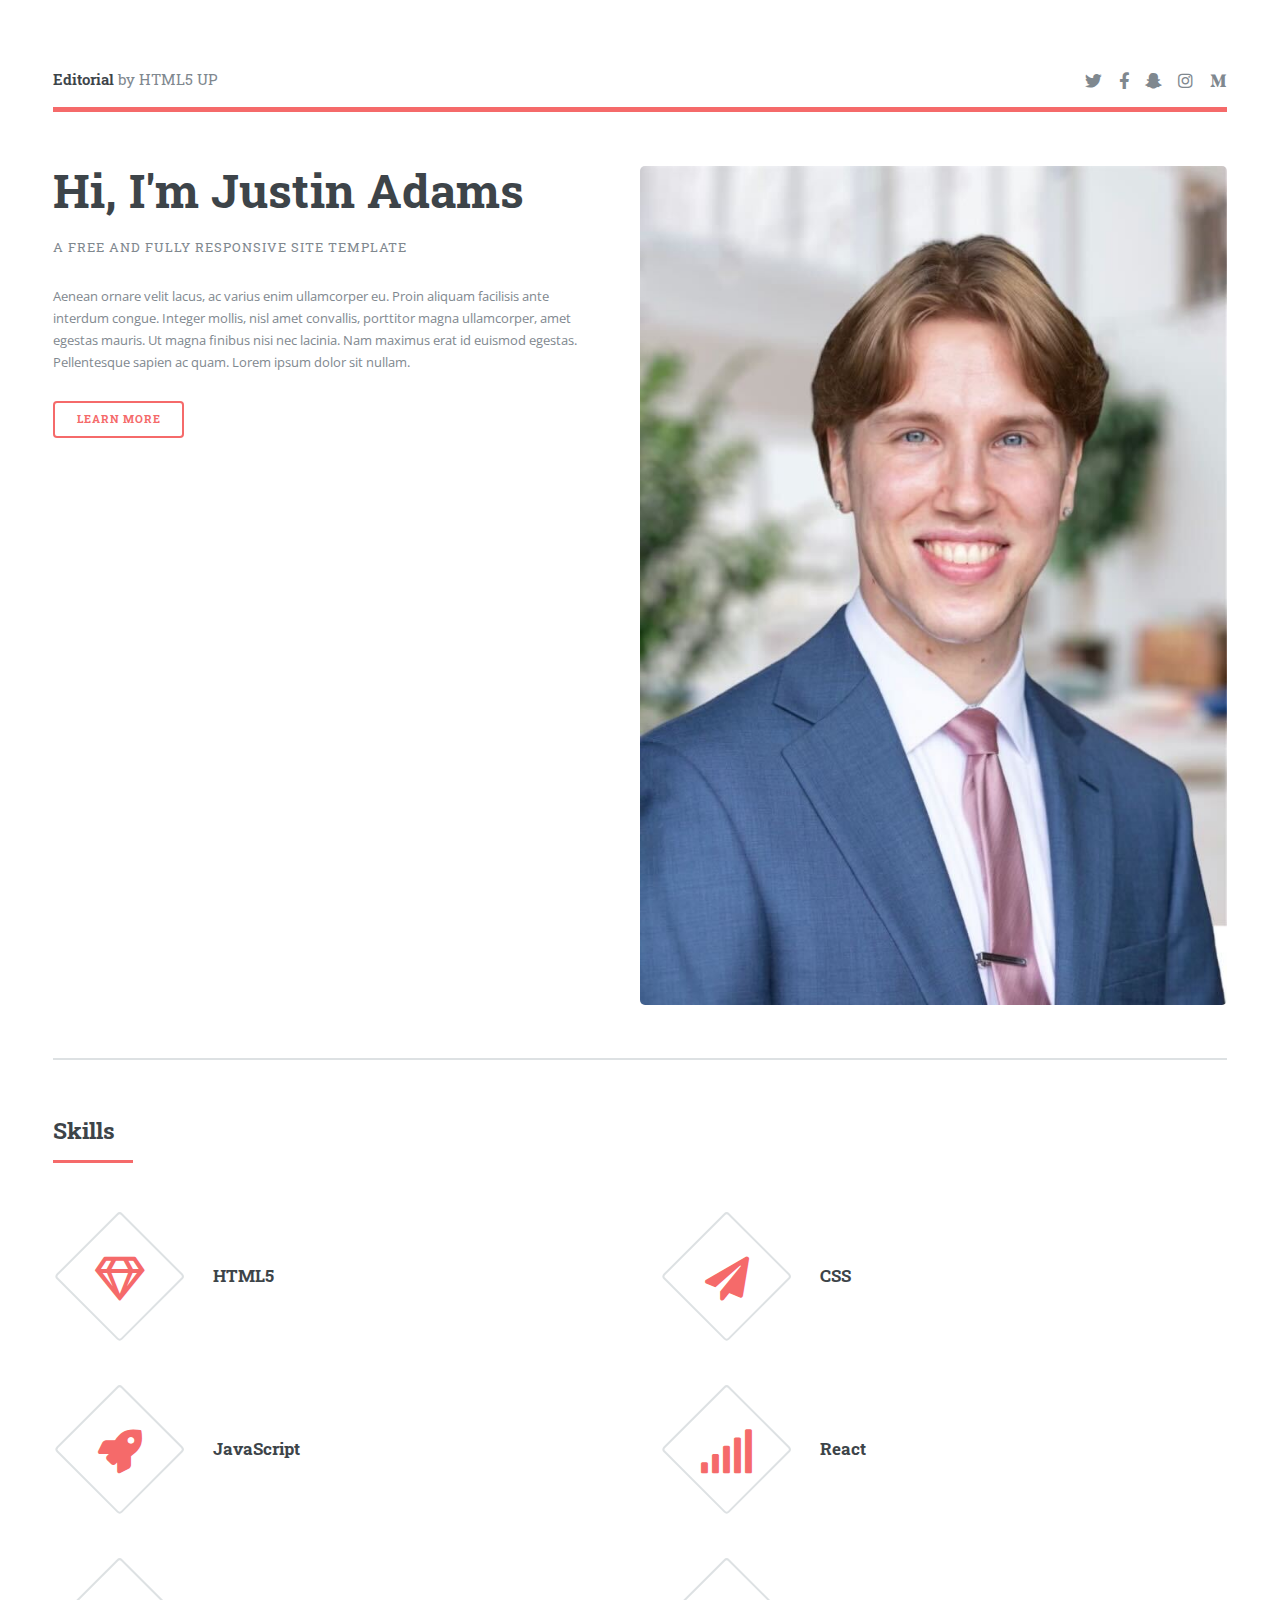
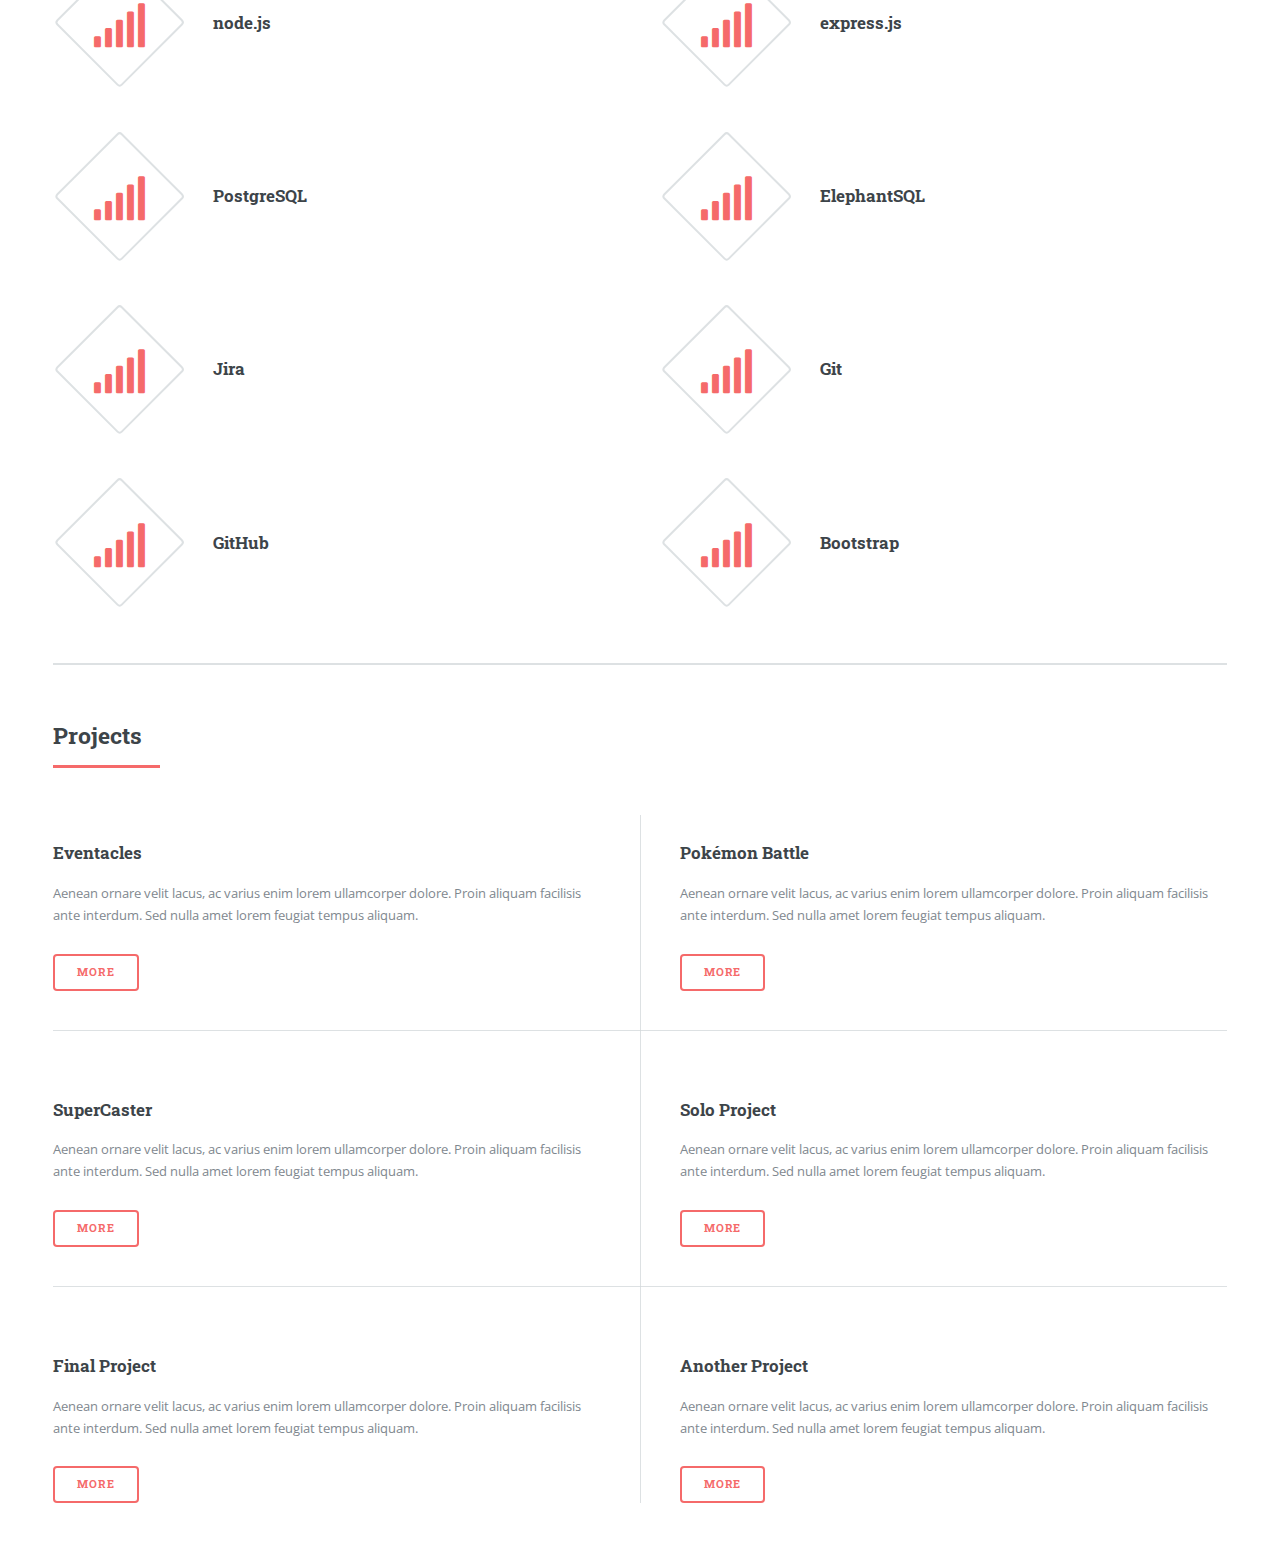
==== index.html @ b5b1ce2f "index location" ====
<!DOCTYPE HTML>
<!--
	Editorial by HTML5 UP
	html5up.net | @ajlkn
	Free for personal and commercial use under the CCA 3.0 license (html5up.net/license)
-->
<html>
	<head>
		<title>Editorial by HTML5 UP</title>
		<meta charset="utf-8" />
		<meta name="viewport" content="width=device-width, initial-scale=1, user-scalable=no" />
		<link rel="stylesheet" href="./html5up-editorial/assets/css/main.css" />
	</head>
	<body class="is-preload">

		<!-- Wrapper -->
			<div id="wrapper">

				<!-- Main -->
					<div id="main">
						<div class="inner">

							<!-- Header -->
								<header id="header">
									<a href="index.html" class="logo"><strong>Editorial</strong> by HTML5 UP</a>
									<ul class="icons">
										<li><a href="#" class="icon brands fa-twitter"><span class="label">Twitter</span></a></li>
										<li><a href="#" class="icon brands fa-facebook-f"><span class="label">Facebook</span></a></li>
										<li><a href="#" class="icon brands fa-snapchat-ghost"><span class="label">Snapchat</span></a></li>
										<li><a href="#" class="icon brands fa-instagram"><span class="label">Instagram</span></a></li>
										<li><a href="#" class="icon brands fa-medium-m"><span class="label">Medium</span></a></li>
									</ul>
								</header>

							<!-- Banner -->
								<section id="banner">
									<div class="content">
										<header>
											<h1>Hi, I'm Justin Adams<br />
											</h1>
											<p>A free and fully responsive site template</p>
										</header>
										<p>Aenean ornare velit lacus, ac varius enim ullamcorper eu. Proin aliquam facilisis ante interdum congue. Integer mollis, nisl amet convallis, porttitor magna ullamcorper, amet egestas mauris. Ut magna finibus nisi nec lacinia. Nam maximus erat id euismod egestas. Pellentesque sapien ac quam. Lorem ipsum dolor sit nullam.</p>
										<ul class="actions">
											<li><a href="#" class="button big">Learn More</a></li>
										</ul>
									</div>
									<span class="image object">
										<img class="profilePhoto" src="./html5up-editorial/images/profilePhoto.jpeg" alt="" />
									</span>
								</section>

							<!-- Section -->
								<section>
									<header class="major">
										<h2>Skills</h2>
									</header>
									<div class="features">
										<article>
											<span class="icon fa-gem"></span>
											<div class="content">
												<h3>HTML5</h3>
											</div>
										</article>
										<article>
											<span class="icon solid fa-paper-plane"></span>
											<div class="content">
												<h3>CSS</h3>
											</div>
										</article>
										<article>
											<span class="icon solid fa-rocket"></span>
											<div class="content">
												<h3>JavaScript</h3>
											</div>
										</article>
										<article>
											<span class="icon solid fa-signal"></span>
											<div class="content">
												<h3>React</h3>
											</div>
										</article>
										<article>
											<span class="icon solid fa-signal"></span>
											<div class="content">
												<h3>node.js</h3>
											</div>
										</article>
										<article>
											<span class="icon solid fa-signal"></span>
											<div class="content">
												<h3>express.js</h3>
											</div>
										</article>
										<article>
											<span class="icon solid fa-signal"></span>
											<div class="content">
												<h3>PostgreSQL</h3>
											</div>
										</article>
										<article>
											<span class="icon solid fa-signal"></span>
											<div class="content">
												<h3>ElephantSQL</h3>
											</div>
										</article>
										<article>
											<span class="icon solid fa-signal"></span>
											<div class="content">
												<h3>Jira</h3>
											</div>
										</article>
										<article>
											<span class="icon solid fa-signal"></span>
											<div class="content">
												<h3>Git</h3>
											</div>
										</article>
										<article>
											<span class="icon solid fa-signal"></span>
											<div class="content">
												<h3>GitHub</h3>
											</div>
										</article>
										<article>
											<span class="icon solid fa-signal"></span>
											<div class="content">
												<h3>Bootstrap</h3>
											</div>
										</article>
									</div>
								</section>

							<!-- Section -->
								<section>
									<header class="major">
										<h2>Projects</h2>
									</header>
									<div class="posts">
										<article>
											<a href="#" class="image"><img src="./images/eventacles.jpeg" alt="" /></a>
											<h3>Eventacles</h3>
											<p>Aenean ornare velit lacus, ac varius enim lorem ullamcorper dolore. Proin aliquam facilisis ante interdum. Sed nulla amet lorem feugiat tempus aliquam.</p>
											<ul class="actions">
												<li><a href="#" class="button">More</a></li>
											</ul>
										</article>
										<article>
											<a href="#" class="image"><img src="./images/pokemon.jpeg" alt="" /></a>
											<h3>Pokémon Battle</h3>
											<p>Aenean ornare velit lacus, ac varius enim lorem ullamcorper dolore. Proin aliquam facilisis ante interdum. Sed nulla amet lorem feugiat tempus aliquam.</p>
											<ul class="actions">
												<li><a href="#" class="button">More</a></li>
											</ul>
										</article>
										<article>
											<a href="#" class="image"><img src="./images/supercaster.jpeg" alt="" /></a>
											<h3>SuperCaster</h3>
											<p>Aenean ornare velit lacus, ac varius enim lorem ullamcorper dolore. Proin aliquam facilisis ante interdum. Sed nulla amet lorem feugiat tempus aliquam.</p>
											<ul class="actions">
												<li><a href="#" class="button">More</a></li>
											</ul>
										</article>
										<article>
											<a href="#" class="image"><img src="images/pic04.jpg" alt="" /></a>
											<h3>Solo Project</h3>
											<p>Aenean ornare velit lacus, ac varius enim lorem ullamcorper dolore. Proin aliquam facilisis ante interdum. Sed nulla amet lorem feugiat tempus aliquam.</p>
											<ul class="actions">
												<li><a href="#" class="button">More</a></li>
											</ul>
										</article>
										<article>
											<a href="#" class="image"><img src="images/pic05.jpg" alt="" /></a>
											<h3>Final Project</h3>
											<p>Aenean ornare velit lacus, ac varius enim lorem ullamcorper dolore. Proin aliquam facilisis ante interdum. Sed nulla amet lorem feugiat tempus aliquam.</p>
											<ul class="actions">
												<li><a href="#" class="button">More</a></li>
											</ul>
										</article>
										<article>
											<a href="#" class="image"><img src="images/pic06.jpg" alt="" /></a>
											<h3>Another Project</h3>
											<p>Aenean ornare velit lacus, ac varius enim lorem ullamcorper dolore. Proin aliquam facilisis ante interdum. Sed nulla amet lorem feugiat tempus aliquam.</p>
											<ul class="actions">
												<li><a href="#" class="button">More</a></li>
											</ul>
										</article>
									</div>
								</section>

						</div>
					</div>

				<!-- Sidebar -->
					<div id="sidebar">
						<div class="inner">

							<!-- Search -->
								<section id="search" class="alt">
									<form method="post" action="#">
										<input type="text" name="query" id="query" placeholder="Search" />
									</form>
								</section>

							<!-- Menu -->
								<nav id="menu">
									<header class="major">
										<h2>Menu</h2>
									</header>
									<ul>
										<li><a href="index.html">Homepage</a></li>
										<li><a href="generic.html">Generic</a></li>
										<li><a href="elements.html">Elements</a></li>
										<li>
											<span class="opener">Submenu</span>
											<ul>
												<li><a href="#">Lorem Dolor</a></li>
												<li><a href="#">Ipsum Adipiscing</a></li>
												<li><a href="#">Tempus Magna</a></li>
												<li><a href="#">Feugiat Veroeros</a></li>
											</ul>
										</li>
										<li><a href="#">Etiam Dolore</a></li>
										<li><a href="#">Adipiscing</a></li>
										<li>
											<span class="opener">Another Submenu</span>
											<ul>
												<li><a href="#">Lorem Dolor</a></li>
												<li><a href="#">Ipsum Adipiscing</a></li>
												<li><a href="#">Tempus Magna</a></li>
												<li><a href="#">Feugiat Veroeros</a></li>
											</ul>
										</li>
										<li><a href="#">Maximus Erat</a></li>
										<li><a href="#">Sapien Mauris</a></li>
										<li><a href="#">Amet Lacinia</a></li>
									</ul>
								</nav>

							<!-- Section -->
								<section>
									<header class="major">
										<h2>Ante interdum</h2>
									</header>
									<div class="mini-posts">
										<article>
											<a href="#" class="image"><img src="images/pic07.jpg" alt="" /></a>
											<p>Aenean ornare velit lacus, ac varius enim lorem ullamcorper dolore aliquam.</p>
										</article>
										<article>
											<a href="#" class="image"><img src="images/pic08.jpg" alt="" /></a>
											<p>Aenean ornare velit lacus, ac varius enim lorem ullamcorper dolore aliquam.</p>
										</article>
										<article>
											<a href="#" class="image"><img src="images/pic09.jpg" alt="" /></a>
											<p>Aenean ornare velit lacus, ac varius enim lorem ullamcorper dolore aliquam.</p>
										</article>
									</div>
									<ul class="actions">
										<li><a href="#" class="button">More</a></li>
									</ul>
								</section>

							<!-- Section -->
								<section>
									<header class="major">
										<h2>Get in touch</h2>
									</header>
									<p>Sed varius enim lorem ullamcorper dolore aliquam aenean ornare velit lacus, ac varius enim lorem ullamcorper dolore. Proin sed aliquam facilisis ante interdum. Sed nulla amet lorem feugiat tempus aliquam.</p>
									<ul class="contact">
										<li class="icon solid fa-envelope"><a href="#">information@untitled.tld</a></li>
										<li class="icon solid fa-phone">(000) 000-0000</li>
										<li class="icon solid fa-home">1234 Somewhere Road #8254<br />
										Nashville, TN 00000-0000</li>
									</ul>
								</section>

							<!-- Footer -->
								<footer id="footer">
									<p class="copyright">&copy; Untitled. All rights reserved. Demo Images: <a href="https://unsplash.com">Unsplash</a>. Design: <a href="https://html5up.net">HTML5 UP</a>.</p>
								</footer>

						</div>
					</div>

			</div>

		<!-- Scripts -->
			<script src="assets/js/jquery.min.js"></script>
			<script src="assets/js/browser.min.js"></script>
			<script src="assets/js/breakpoints.min.js"></script>
			<script src="assets/js/util.js"></script>
			<script src="assets/js/main.js"></script>

	</body>
</html>
---- html5up-editorial/assets/css/main.css ----
@import url(fontawesome-all.min.css);
@import url("https://fonts.googleapis.com/css?family=Open+Sans:400,600,400italic,600italic|Roboto+Slab:400,700");
/*
	Editorial by HTML5 UP
	html5up.net | @ajlkn
	Free for personal and commercial use under the CCA 3.0 license (html5up.net/license)
*/
html, body, div, span, applet, object,
iframe, h1, h2, h3, h4, h5, h6, p, blockquote,
pre, a, abbr, acronym, address, big, cite,
code, del, dfn, em, img, ins, kbd, q, s, samp,
small, strike, strong, sub, sup, tt, var, b,
u, i, center, dl, dt, dd, ol, ul, li, fieldset,
form, label, legend, table, caption, tbody,
tfoot, thead, tr, th, td, article, aside,
canvas, details, embed, figure, figcaption,
footer, header, hgroup, menu, nav, output, ruby,
section, summary, time, mark, audio, video {
  margin: 0;
  padding: 0;
  border: 0;
  font-size: 100%;
  font: inherit;
  vertical-align: baseline; }
  

article, aside, details, figcaption, figure,
footer, header, hgroup, menu, nav, section {
  display: block; }

body {
  line-height: 1; }

ol, ul {
  list-style: none; }

blockquote, q {
  quotes: none; }
  blockquote:before, blockquote:after, q:before, q:after {
    content: '';
    content: none; }

table {
  border-collapse: collapse;
  border-spacing: 0; }

body {
  -webkit-text-size-adjust: none; }

mark {
  background-color: transparent;
  color: inherit; }

input::-moz-focus-inner {
  border: 0;
  padding: 0; }

input, select, textarea {
  -moz-appearance: none;
  -webkit-appearance: none;
  -ms-appearance: none;
  appearance: none; }

/* Basic */
@-ms-viewport {
  width: device-width; }

body {
  -ms-overflow-style: scrollbar; }

@media screen and (max-width: 480px) {
  html, body {
    min-width: 320px; } }

html {
  box-sizing: border-box; }

*, *:before, *:after {
  box-sizing: inherit; }


body {
  background: #ffffff; }
  body.is-preload *, body.is-preload *:before, body.is-preload *:after, body.is-resizing *, body.is-resizing *:before, body.is-resizing *:after {
    -moz-animation: none !important;
    -webkit-animation: none !important;
    -ms-animation: none !important;
    animation: none !important;
    -moz-transition: none !important;
    -webkit-transition: none !important;
    -ms-transition: none !important;
    transition: none !important; }

/* Type */
body, input, select, textarea {
  color: #7f888f;
  font-family: "Open Sans", sans-serif;
  font-size: 13pt;
  font-weight: 400;
  line-height: 1.65; }
  @media screen and (max-width: 1680px) {
    body, input, select, textarea {
      font-size: 11pt; } }
  @media screen and (max-width: 1280px) {
    body, input, select, textarea {
      font-size: 10pt; } }
  @media screen and (max-width: 360px) {
    body, input, select, textarea {
      font-size: 9pt; } }

a {
  -moz-transition: color 0.2s ease-in-out, border-bottom-color 0.2s ease-in-out;
  -webkit-transition: color 0.2s ease-in-out, border-bottom-color 0.2s ease-in-out;
  -ms-transition: color 0.2s ease-in-out, border-bottom-color 0.2s ease-in-out;
  transition: color 0.2s ease-in-out, border-bottom-color 0.2s ease-in-out;
  border-bottom: dotted 1px;
  color: #f56a6a;
  text-decoration: none; }
  a:hover {
    border-bottom-color: #f56a6a;
    color: #f56a6a !important; }
    a:hover strong {
      color: inherit; }

strong, b {
  color: #3d4449;
  font-weight: 600; }

em, i {
  font-style: italic; }

p {
  margin: 0 0 2em 0; }

h1, h2, h3, h4, h5, h6 {
  color: #3d4449;
  font-family: "Roboto Slab", serif;
  font-weight: 700;
  line-height: 1.5;
  margin: 0 0 1em 0; }
  h1 a, h2 a, h3 a, h4 a, h5 a, h6 a {
    color: inherit;
    text-decoration: none;
    border-bottom: 0; }

h1 {
  font-size: 4em;
  margin: 0 0 0.5em 0;
  line-height: 1.3; }

h2 {
  font-size: 1.75em; }

h3 {
  font-size: 1.25em; }

h4 {
  font-size: 1.1em; }

h5 {
  font-size: 0.9em; }

h6 {
  font-size: 0.7em; }

@media screen and (max-width: 1680px) {
  h1 {
    font-size: 3.5em; } }

@media screen and (max-width: 980px) {
  h1 {
    font-size: 3.25em; } }

@media screen and (max-width: 736px) {
  h1 {
    font-size: 2em;
    line-height: 1.4; }
  h2 {
    font-size: 1.5em; } }

sub {
  font-size: 0.8em;
  position: relative;
  top: 0.5em; }

sup {
  font-size: 0.8em;
  position: relative;
  top: -0.5em; }

blockquote {
  border-left: solid 3px rgba(210, 215, 217, 0.75);
  font-style: italic;
  margin: 0 0 2em 0;
  padding: 0.5em 0 0.5em 2em; }

code {
  background: rgba(230, 235, 237, 0.25);
  border-radius: 0.375em;
  border: solid 1px rgba(210, 215, 217, 0.75);
  font-family: "Courier New", monospace;
  font-size: 0.9em;
  margin: 0 0.25em;
  padding: 0.25em 0.65em; }

pre {
  -webkit-overflow-scrolling: touch;
  font-family: "Courier New", monospace;
  font-size: 0.9em;
  margin: 0 0 2em 0; }
  pre code {
    display: block;
    line-height: 1.75;
    padding: 1em 1.5em;
    overflow-x: auto; }

hr {
  border: 0;
  border-bottom: solid 1px rgba(210, 215, 217, 0.75);
  margin: 2em 0; }
  hr.major {
    margin: 3em 0; }

.align-left {
  text-align: left; }

.align-center {
  text-align: center; }

.align-right {
  text-align: right; }

/* Row */
.row {
  display: flex;
  flex-wrap: wrap;
  box-sizing: border-box;
  align-items: stretch; }
  .row > * {
    box-sizing: border-box; }
  .row.gtr-uniform > * > :last-child {
    margin-bottom: 0; }
  .row.aln-left {
    justify-content: flex-start; }
  .row.aln-center {
    justify-content: center; }
  .row.aln-right {
    justify-content: flex-end; }
  .row.aln-top {
    align-items: flex-start; }
  .row.aln-middle {
    align-items: center; }
  .row.aln-bottom {
    align-items: flex-end; }
  .row > .imp {
    order: -1; }
  .row > .col-1 {
    width: 8.33333%; }
  .row > .off-1 {
    margin-left: 8.33333%; }
  .row > .col-2 {
    width: 16.66667%; }
  .row > .off-2 {
    margin-left: 16.66667%; }
  .row > .col-3 {
    width: 25%; }
  .row > .off-3 {
    margin-left: 25%; }
  .row > .col-4 {
    width: 33.33333%; }
  .row > .off-4 {
    margin-left: 33.33333%; }
  .row > .col-5 {
    width: 41.66667%; }
  .row > .off-5 {
    margin-left: 41.66667%; }
  .row > .col-6 {
    width: 50%; }
  .row > .off-6 {
    margin-left: 50%; }
  .row > .col-7 {
    width: 58.33333%; }
  .row > .off-7 {
    margin-left: 58.33333%; }
  .row > .col-8 {
    width: 66.66667%; }
  .row > .off-8 {
    margin-left: 66.66667%; }
  .row > .col-9 {
    width: 75%; }
  .row > .off-9 {
    margin-left: 75%; }
  .row > .col-10 {
    width: 83.33333%; }
  .row > .off-10 {
    margin-left: 83.33333%; }
  .row > .col-11 {
    width: 91.66667%; }
  .row > .off-11 {
    margin-left: 91.66667%; }
  .row > .col-12 {
    width: 100%; }
  .row > .off-12 {
    margin-left: 100%; }
  .row.gtr-0 {
    margin-top: 0;
    margin-left: 0em; }
    .row.gtr-0 > * {
      padding: 0 0 0 0em; }
    .row.gtr-0.gtr-uniform {
      margin-top: 0em; }
      .row.gtr-0.gtr-uniform > * {
        padding-top: 0em; }
  .row.gtr-25 {
    margin-top: 0;
    margin-left: -0.375em; }
    .row.gtr-25 > * {
      padding: 0 0 0 0.375em; }
    .row.gtr-25.gtr-uniform {
      margin-top: -0.375em; }
      .row.gtr-25.gtr-uniform > * {
        padding-top: 0.375em; }
  .row.gtr-50 {
    margin-top: 0;
    margin-left: -0.75em; }
    .row.gtr-50 > * {
      padding: 0 0 0 0.75em; }
    .row.gtr-50.gtr-uniform {
      margin-top: -0.75em; }
      .row.gtr-50.gtr-uniform > * {
        padding-top: 0.75em; }
  .row {
    margin-top: 0;
    margin-left: -1.5em; }
    .row > * {
      padding: 0 0 0 1.5em; }
    .row.gtr-uniform {
      margin-top: -1.5em; }
      .row.gtr-uniform > * {
        padding-top: 1.5em; }
  .row.gtr-150 {
    margin-top: 0;
    margin-left: -2.25em; }
    .row.gtr-150 > * {
      padding: 0 0 0 2.25em; }
    .row.gtr-150.gtr-uniform {
      margin-top: -2.25em; }
      .row.gtr-150.gtr-uniform > * {
        padding-top: 2.25em; }
  .row.gtr-200 {
    margin-top: 0;
    margin-left: -3em; }
    .row.gtr-200 > * {
      padding: 0 0 0 3em; }
    .row.gtr-200.gtr-uniform {
      margin-top: -3em; }
      .row.gtr-200.gtr-uniform > * {
        padding-top: 3em; }
  @media screen and (max-width: 1680px) {
    .row {
      display: flex;
      flex-wrap: wrap;
      box-sizing: border-box;
      align-items: stretch; }
      .row > * {
        box-sizing: border-box; }
      .row.gtr-uniform > * > :last-child {
        margin-bottom: 0; }
      .row.aln-left {
        justify-content: flex-start; }
      .row.aln-center {
        justify-content: center; }
      .row.aln-right {
        justify-content: flex-end; }
      .row.aln-top {
        align-items: flex-start; }
      .row.aln-middle {
        align-items: center; }
      .row.aln-bottom {
        align-items: flex-end; }
      .row > .imp-xlarge {
        order: -1; }
      .row > .col-1-xlarge {
        width: 8.33333%; }
      .row > .off-1-xlarge {
        margin-left: 8.33333%; }
      .row > .col-2-xlarge {
        width: 16.66667%; }
      .row > .off-2-xlarge {
        margin-left: 16.66667%; }
      .row > .col-3-xlarge {
        width: 25%; }
      .row > .off-3-xlarge {
        margin-left: 25%; }
      .row > .col-4-xlarge {
        width: 33.33333%; }
      .row > .off-4-xlarge {
        margin-left: 33.33333%; }
      .row > .col-5-xlarge {
        width: 41.66667%; }
      .row > .off-5-xlarge {
        margin-left: 41.66667%; }
      .row > .col-6-xlarge {
        width: 50%; }
      .row > .off-6-xlarge {
        margin-left: 50%; }
      .row > .col-7-xlarge {
        width: 58.33333%; }
      .row > .off-7-xlarge {
        margin-left: 58.33333%; }
      .row > .col-8-xlarge {
        width: 66.66667%; }
      .row > .off-8-xlarge {
        margin-left: 66.66667%; }
      .row > .col-9-xlarge {
        width: 75%; }
      .row > .off-9-xlarge {
        margin-left: 75%; }
      .row > .col-10-xlarge {
        width: 83.33333%; }
      .row > .off-10-xlarge {
        margin-left: 83.33333%; }
      .row > .col-11-xlarge {
        width: 91.66667%; }
      .row > .off-11-xlarge {
        margin-left: 91.66667%; }
      .row > .col-12-xlarge {
        width: 100%; }
      .row > .off-12-xlarge {
        margin-left: 100%; }
      .row.gtr-0 {
        margin-top: 0;
        margin-left: 0em; }
        .row.gtr-0 > * {
          padding: 0 0 0 0em; }
        .row.gtr-0.gtr-uniform {
          margin-top: 0em; }
          .row.gtr-0.gtr-uniform > * {
            padding-top: 0em; }
      .row.gtr-25 {
        margin-top: 0;
        margin-left: -0.375em; }
        .row.gtr-25 > * {
          padding: 0 0 0 0.375em; }
        .row.gtr-25.gtr-uniform {
          margin-top: -0.375em; }
          .row.gtr-25.gtr-uniform > * {
            padding-top: 0.375em; }
      .row.gtr-50 {
        margin-top: 0;
        margin-left: -0.75em; }
        .row.gtr-50 > * {
          padding: 0 0 0 0.75em; }
        .row.gtr-50.gtr-uniform {
          margin-top: -0.75em; }
          .row.gtr-50.gtr-uniform > * {
            padding-top: 0.75em; }
      .row {
        margin-top: 0;
        margin-left: -1.5em; }
        .row > * {
          padding: 0 0 0 1.5em; }
        .row.gtr-uniform {
          margin-top: -1.5em; }
          .row.gtr-uniform > * {
            padding-top: 1.5em; }
      .row.gtr-150 {
        margin-top: 0;
        margin-left: -2.25em; }
        .row.gtr-150 > * {
          padding: 0 0 0 2.25em; }
        .row.gtr-150.gtr-uniform {
          margin-top: -2.25em; }
          .row.gtr-150.gtr-uniform > * {
            padding-top: 2.25em; }
      .row.gtr-200 {
        margin-top: 0;
        margin-left: -3em; }
        .row.gtr-200 > * {
          padding: 0 0 0 3em; }
        .row.gtr-200.gtr-uniform {
          margin-top: -3em; }
          .row.gtr-200.gtr-uniform > * {
            padding-top: 3em; } }
  @media screen and (max-width: 1280px) {
    .row {
      display: flex;
      flex-wrap: wrap;
      box-sizing: border-box;
      align-items: stretch; }
      .row > * {
        box-sizing: border-box; }
      .row.gtr-uniform > * > :last-child {
        margin-bottom: 0; }
      .row.aln-left {
        justify-content: flex-start; }
      .row.aln-center {
        justify-content: center; }
      .row.aln-right {
        justify-content: flex-end; }
      .row.aln-top {
        align-items: flex-start; }
      .row.aln-middle {
        align-items: center; }
      .row.aln-bottom {
        align-items: flex-end; }
      .row > .imp-large {
        order: -1; }
      .row > .col-1-large {
        width: 8.33333%; }
      .row > .off-1-large {
        margin-left: 8.33333%; }
      .row > .col-2-large {
        width: 16.66667%; }
      .row > .off-2-large {
        margin-left: 16.66667%; }
      .row > .col-3-large {
        width: 25%; }
      .row > .off-3-large {
        margin-left: 25%; }
      .row > .col-4-large {
        width: 33.33333%; }
      .row > .off-4-large {
        margin-left: 33.33333%; }
      .row > .col-5-large {
        width: 41.66667%; }
      .row > .off-5-large {
        margin-left: 41.66667%; }
      .row > .col-6-large {
        width: 50%; }
      .row > .off-6-large {
        margin-left: 50%; }
      .row > .col-7-large {
        width: 58.33333%; }
      .row > .off-7-large {
        margin-left: 58.33333%; }
      .row > .col-8-large {
        width: 66.66667%; }
      .row > .off-8-large {
        margin-left: 66.66667%; }
      .row > .col-9-large {
        width: 75%; }
      .row > .off-9-large {
        margin-left: 75%; }
      .row > .col-10-large {
        width: 83.33333%; }
      .row > .off-10-large {
        margin-left: 83.33333%; }
      .row > .col-11-large {
        width: 91.66667%; }
      .row > .off-11-large {
        margin-left: 91.66667%; }
      .row > .col-12-large {
        width: 100%; }
      .row > .off-12-large {
        margin-left: 100%; }
      .row.gtr-0 {
        margin-top: 0;
        margin-left: 0em; }
        .row.gtr-0 > * {
          padding: 0 0 0 0em; }
        .row.gtr-0.gtr-uniform {
          margin-top: 0em; }
          .row.gtr-0.gtr-uniform > * {
            padding-top: 0em; }
      .row.gtr-25 {
        margin-top: 0;
        margin-left: -0.375em; }
        .row.gtr-25 > * {
          padding: 0 0 0 0.375em; }
        .row.gtr-25.gtr-uniform {
          margin-top: -0.375em; }
          .row.gtr-25.gtr-uniform > * {
            padding-top: 0.375em; }
      .row.gtr-50 {
        margin-top: 0;
        margin-left: -0.75em; }
        .row.gtr-50 > * {
          padding: 0 0 0 0.75em; }
        .row.gtr-50.gtr-uniform {
          margin-top: -0.75em; }
          .row.gtr-50.gtr-uniform > * {
            padding-top: 0.75em; }
      .row {
        margin-top: 0;
        margin-left: -1.5em; }
        .row > * {
          padding: 0 0 0 1.5em; }
        .row.gtr-uniform {
          margin-top: -1.5em; }
          .row.gtr-uniform > * {
            padding-top: 1.5em; }
      .row.gtr-150 {
        margin-top: 0;
        margin-left: -2.25em; }
        .row.gtr-150 > * {
          padding: 0 0 0 2.25em; }
        .row.gtr-150.gtr-uniform {
          margin-top: -2.25em; }
          .row.gtr-150.gtr-uniform > * {
            padding-top: 2.25em; }
      .row.gtr-200 {
        margin-top: 0;
        margin-left: -3em; }
        .row.gtr-200 > * {
          padding: 0 0 0 3em; }
        .row.gtr-200.gtr-uniform {
          margin-top: -3em; }
          .row.gtr-200.gtr-uniform > * {
            padding-top: 3em; } }
  @media screen and (max-width: 980px) {
    .row {
      display: flex;
      flex-wrap: wrap;
      box-sizing: border-box;
      align-items: stretch; }
      .row > * {
        box-sizing: border-box; }
      .row.gtr-uniform > * > :last-child {
        margin-bottom: 0; }
      .row.aln-left {
        justify-content: flex-start; }
      .row.aln-center {
        justify-content: center; }
      .row.aln-right {
        justify-content: flex-end; }
      .row.aln-top {
        align-items: flex-start; }
      .row.aln-middle {
        align-items: center; }
      .row.aln-bottom {
        align-items: flex-end; }
      .row > .imp-medium {
        order: -1; }
      .row > .col-1-medium {
        width: 8.33333%; }
      .row > .off-1-medium {
        margin-left: 8.33333%; }
      .row > .col-2-medium {
        width: 16.66667%; }
      .row > .off-2-medium {
        margin-left: 16.66667%; }
      .row > .col-3-medium {
        width: 25%; }
      .row > .off-3-medium {
        margin-left: 25%; }
      .row > .col-4-medium {
        width: 33.33333%; }
      .row > .off-4-medium {
        margin-left: 33.33333%; }
      .row > .col-5-medium {
        width: 41.66667%; }
      .row > .off-5-medium {
        margin-left: 41.66667%; }
      .row > .col-6-medium {
        width: 50%; }
      .row > .off-6-medium {
        margin-left: 50%; }
      .row > .col-7-medium {
        width: 58.33333%; }
      .row > .off-7-medium {
        margin-left: 58.33333%; }
      .row > .col-8-medium {
        width: 66.66667%; }
      .row > .off-8-medium {
        margin-left: 66.66667%; }
      .row > .col-9-medium {
        width: 75%; }
      .row > .off-9-medium {
        margin-left: 75%; }
      .row > .col-10-medium {
        width: 83.33333%; }
      .row > .off-10-medium {
        margin-left: 83.33333%; }
      .row > .col-11-medium {
        width: 91.66667%; }
      .row > .off-11-medium {
        margin-left: 91.66667%; }
      .row > .col-12-medium {
        width: 100%; }
      .row > .off-12-medium {
        margin-left: 100%; }
      .row.gtr-0 {
        margin-top: 0;
        margin-left: 0em; }
        .row.gtr-0 > * {
          padding: 0 0 0 0em; }
        .row.gtr-0.gtr-uniform {
          margin-top: 0em; }
          .row.gtr-0.gtr-uniform > * {
            padding-top: 0em; }
      .row.gtr-25 {
        margin-top: 0;
        margin-left: -0.375em; }
        .row.gtr-25 > * {
          padding: 0 0 0 0.375em; }
        .row.gtr-25.gtr-uniform {
          margin-top: -0.375em; }
          .row.gtr-25.gtr-uniform > * {
            padding-top: 0.375em; }
      .row.gtr-50 {
        margin-top: 0;
        margin-left: -0.75em; }
        .row.gtr-50 > * {
          padding: 0 0 0 0.75em; }
        .row.gtr-50.gtr-uniform {
          margin-top: -0.75em; }
          .row.gtr-50.gtr-uniform > * {
            padding-top: 0.75em; }
      .row {
        margin-top: 0;
        margin-left: -1.5em; }
        .row > * {
          padding: 0 0 0 1.5em; }
        .row.gtr-uniform {
          margin-top: -1.5em; }
          .row.gtr-uniform > * {
            padding-top: 1.5em; }
      .row.gtr-150 {
        margin-top: 0;
        margin-left: -2.25em; }
        .row.gtr-150 > * {
          padding: 0 0 0 2.25em; }
        .row.gtr-150.gtr-uniform {
          margin-top: -2.25em; }
          .row.gtr-150.gtr-uniform > * {
            padding-top: 2.25em; }
      .row.gtr-200 {
        margin-top: 0;
        margin-left: -3em; }
        .row.gtr-200 > * {
          padding: 0 0 0 3em; }
        .row.gtr-200.gtr-uniform {
          margin-top: -3em; }
          .row.gtr-200.gtr-uniform > * {
            padding-top: 3em; } }
  @media screen and (max-width: 736px) {
    .row {
      display: flex;
      flex-wrap: wrap;
      box-sizing: border-box;
      align-items: stretch; }
      .row > * {
        box-sizing: border-box; }
      .row.gtr-uniform > * > :last-child {
        margin-bottom: 0; }
      .row.aln-left {
        justify-content: flex-start; }
      .row.aln-center {
        justify-content: center; }
      .row.aln-right {
        justify-content: flex-end; }
      .row.aln-top {
        align-items: flex-start; }
      .row.aln-middle {
        align-items: center; }
      .row.aln-bottom {
        align-items: flex-end; }
      .row > .imp-small {
        order: -1; }
      .row > .col-1-small {
        width: 8.33333%; }
      .row > .off-1-small {
        margin-left: 8.33333%; }
      .row > .col-2-small {
        width: 16.66667%; }
      .row > .off-2-small {
        margin-left: 16.66667%; }
      .row > .col-3-small {
        width: 25%; }
      .row > .off-3-small {
        margin-left: 25%; }
      .row > .col-4-small {
        width: 33.33333%; }
      .row > .off-4-small {
        margin-left: 33.33333%; }
      .row > .col-5-small {
        width: 41.66667%; }
      .row > .off-5-small {
        margin-left: 41.66667%; }
      .row > .col-6-small {
        width: 50%; }
      .row > .off-6-small {
        margin-left: 50%; }
      .row > .col-7-small {
        width: 58.33333%; }
      .row > .off-7-small {
        margin-left: 58.33333%; }
      .row > .col-8-small {
        width: 66.66667%; }
      .row > .off-8-small {
        margin-left: 66.66667%; }
      .row > .col-9-small {
        width: 75%; }
      .row > .off-9-small {
        margin-left: 75%; }
      .row > .col-10-small {
        width: 83.33333%; }
      .row > .off-10-small {
        margin-left: 83.33333%; }
      .row > .col-11-small {
        width: 91.66667%; }
      .row > .off-11-small {
        margin-left: 91.66667%; }
      .row > .col-12-small {
        width: 100%; }
      .row > .off-12-small {
        margin-left: 100%; }
      .row.gtr-0 {
        margin-top: 0;
        margin-left: 0em; }
        .row.gtr-0 > * {
          padding: 0 0 0 0em; }
        .row.gtr-0.gtr-uniform {
          margin-top: 0em; }
          .row.gtr-0.gtr-uniform > * {
            padding-top: 0em; }
      .row.gtr-25 {
        margin-top: 0;
        margin-left: -0.375em; }
        .row.gtr-25 > * {
          padding: 0 0 0 0.375em; }
        .row.gtr-25.gtr-uniform {
          margin-top: -0.375em; }
          .row.gtr-25.gtr-uniform > * {
            padding-top: 0.375em; }
      .row.gtr-50 {
        margin-top: 0;
        margin-left: -0.75em; }
        .row.gtr-50 > * {
          padding: 0 0 0 0.75em; }
        .row.gtr-50.gtr-uniform {
          margin-top: -0.75em; }
          .row.gtr-50.gtr-uniform > * {
            padding-top: 0.75em; }
      .row {
        margin-top: 0;
        margin-left: -1.5em; }
        .row > * {
          padding: 0 0 0 1.5em; }
        .row.gtr-uniform {
          margin-top: -1.5em; }
          .row.gtr-uniform > * {
            padding-top: 1.5em; }
      .row.gtr-150 {
        margin-top: 0;
        margin-left: -2.25em; }
        .row.gtr-150 > * {
          padding: 0 0 0 2.25em; }
        .row.gtr-150.gtr-uniform {
          margin-top: -2.25em; }
          .row.gtr-150.gtr-uniform > * {
            padding-top: 2.25em; }
      .row.gtr-200 {
        margin-top: 0;
        margin-left: -3em; }
        .row.gtr-200 > * {
          padding: 0 0 0 3em; }
        .row.gtr-200.gtr-uniform {
          margin-top: -3em; }
          .row.gtr-200.gtr-uniform > * {
            padding-top: 3em; } }
  @media screen and (max-width: 480px) {
    .row {
      display: flex;
      flex-wrap: wrap;
      box-sizing: border-box;
      align-items: stretch; }
      .row > * {
        box-sizing: border-box; }
      .row.gtr-uniform > * > :last-child {
        margin-bottom: 0; }
      .row.aln-left {
        justify-content: flex-start; }
      .row.aln-center {
        justify-content: center; }
      .row.aln-right {
        justify-content: flex-end; }
      .row.aln-top {
        align-items: flex-start; }
      .row.aln-middle {
        align-items: center; }
      .row.aln-bottom {
        align-items: flex-end; }
      .row > .imp-xsmall {
        order: -1; }
      .row > .col-1-xsmall {
        width: 8.33333%; }
      .row > .off-1-xsmall {
        margin-left: 8.33333%; }
      .row > .col-2-xsmall {
        width: 16.66667%; }
      .row > .off-2-xsmall {
        margin-left: 16.66667%; }
      .row > .col-3-xsmall {
        width: 25%; }
      .row > .off-3-xsmall {
        margin-left: 25%; }
      .row > .col-4-xsmall {
        width: 33.33333%; }
      .row > .off-4-xsmall {
        margin-left: 33.33333%; }
      .row > .col-5-xsmall {
        width: 41.66667%; }
      .row > .off-5-xsmall {
        margin-left: 41.66667%; }
      .row > .col-6-xsmall {
        width: 50%; }
      .row > .off-6-xsmall {
        margin-left: 50%; }
      .row > .col-7-xsmall {
        width: 58.33333%; }
      .row > .off-7-xsmall {
        margin-left: 58.33333%; }
      .row > .col-8-xsmall {
        width: 66.66667%; }
      .row > .off-8-xsmall {
        margin-left: 66.66667%; }
      .row > .col-9-xsmall {
        width: 75%; }
      .row > .off-9-xsmall {
        margin-left: 75%; }
      .row > .col-10-xsmall {
        width: 83.33333%; }
      .row > .off-10-xsmall {
        margin-left: 83.33333%; }
      .row > .col-11-xsmall {
        width: 91.66667%; }
      .row > .off-11-xsmall {
        margin-left: 91.66667%; }
      .row > .col-12-xsmall {
        width: 100%; }
      .row > .off-12-xsmall {
        margin-left: 100%; }
      .row.gtr-0 {
        margin-top: 0;
        margin-left: 0em; }
        .row.gtr-0 > * {
          padding: 0 0 0 0em; }
        .row.gtr-0.gtr-uniform {
          margin-top: 0em; }
          .row.gtr-0.gtr-uniform > * {
            padding-top: 0em; }
      .row.gtr-25 {
        margin-top: 0;
        margin-left: -0.375em; }
        .row.gtr-25 > * {
          padding: 0 0 0 0.375em; }
        .row.gtr-25.gtr-uniform {
          margin-top: -0.375em; }
          .row.gtr-25.gtr-uniform > * {
            padding-top: 0.375em; }
      .row.gtr-50 {
        margin-top: 0;
        margin-left: -0.75em; }
        .row.gtr-50 > * {
          padding: 0 0 0 0.75em; }
        .row.gtr-50.gtr-uniform {
          margin-top: -0.75em; }
          .row.gtr-50.gtr-uniform > * {
            padding-top: 0.75em; }
      .row {
        margin-top: 0;
        margin-left: -1.5em; }
        .row > * {
          padding: 0 0 0 1.5em; }
        .row.gtr-uniform {
          margin-top: -1.5em; }
          .row.gtr-uniform > * {
            padding-top: 1.5em; }
      .row.gtr-150 {
        margin-top: 0;
        margin-left: -2.25em; }
        .row.gtr-150 > * {
          padding: 0 0 0 2.25em; }
        .row.gtr-150.gtr-uniform {
          margin-top: -2.25em; }
          .row.gtr-150.gtr-uniform > * {
            padding-top: 2.25em; }
      .row.gtr-200 {
        margin-top: 0;
        margin-left: -3em; }
        .row.gtr-200 > * {
          padding: 0 0 0 3em; }
        .row.gtr-200.gtr-uniform {
          margin-top: -3em; }
          .row.gtr-200.gtr-uniform > * {
            padding-top: 3em; } }

/* Section/Article */
section.special, article.special {
  text-align: center; }

header p {
  font-family: "Roboto Slab", serif;
  font-size: 1em;
  font-weight: 400;
  letter-spacing: 0.075em;
  margin-top: -0.5em;
  text-transform: uppercase; }

header.major > :last-child {
  border-bottom: solid 3px #f56a6a;
  display: inline-block;
  margin: 0 0 2em 0;
  padding: 0 0.75em 0.5em 0; }

header.main > :last-child {
  margin: 0 0 1em 0; }

/* Form */
form {
  margin: 0 0 2em 0; }

label {
  color: #3d4449;
  display: block;
  font-size: 0.9em;
  font-weight: 600;
  margin: 0 0 1em 0; }

input[type="text"],
input[type="password"],
input[type="email"],
input[type="tel"],
input[type="search"],
input[type="url"],
select,
textarea {
  -moz-appearance: none;
  -webkit-appearance: none;
  -ms-appearance: none;
  appearance: none;
  background: #ffffff;
  border-radius: 0.375em;
  border: none;
  border: solid 1px rgba(210, 215, 217, 0.75);
  color: inherit;
  display: block;
  outline: 0;
  padding: 0 1em;
  text-decoration: none;
  width: 100%; }
  input[type="text"]:invalid,
  input[type="password"]:invalid,
  input[type="email"]:invalid,
  input[type="tel"]:invalid,
  input[type="search"]:invalid,
  input[type="url"]:invalid,
  select:invalid,
  textarea:invalid {
    box-shadow: none; }
  input[type="text"]:focus,
  input[type="password"]:focus,
  input[type="email"]:focus,
  input[type="tel"]:focus,
  input[type="search"]:focus,
  input[type="url"]:focus,
  select:focus,
  textarea:focus {
    border-color: #f56a6a;
    box-shadow: 0 0 0 1px #f56a6a; }

select {
  background-image: url("data:image/svg+xml;charset=utf8,%3Csvg xmlns='http://www.w3.org/2000/svg' width='40' height='40' preserveAspectRatio='none' viewBox='0 0 40 40'%3E%3Cpath d='M9.4,12.3l10.4,10.4l10.4-10.4c0.2-0.2,0.5-0.4,0.9-0.4c0.3,0,0.6,0.1,0.9,0.4l3.3,3.3c0.2,0.2,0.4,0.5,0.4,0.9 c0,0.4-0.1,0.6-0.4,0.9L20.7,31.9c-0.2,0.2-0.5,0.4-0.9,0.4c-0.3,0-0.6-0.1-0.9-0.4L4.3,17.3c-0.2-0.2-0.4-0.5-0.4-0.9 c0-0.4,0.1-0.6,0.4-0.9l3.3-3.3c0.2-0.2,0.5-0.4,0.9-0.4S9.1,12.1,9.4,12.3z' fill='rgba(210, 215, 217, 0.75)' /%3E%3C/svg%3E");
  background-size: 1.25em;
  background-repeat: no-repeat;
  background-position: calc(100% - 1em) center;
  height: 2.75em;
  padding-right: 2.75em;
  text-overflow: ellipsis; }
  select option {
    color: #3d4449;
    background: #ffffff; }
  select:focus::-ms-value {
    background-color: transparent; }
  select::-ms-expand {
    display: none; }

input[type="text"],
input[type="password"],
input[type="email"],
input[type="tel"],
input[type="search"],
input[type="url"],
select {
  height: 2.75em; }

textarea {
  padding: 0.75em 1em; }

input[type="checkbox"],
input[type="radio"] {
  -moz-appearance: none;
  -webkit-appearance: none;
  -ms-appearance: none;
  appearance: none;
  display: block;
  float: left;
  margin-right: -2em;
  opacity: 0;
  width: 1em;
  z-index: -1; }
  input[type="checkbox"] + label,
  input[type="radio"] + label {
    text-decoration: none;
    color: #7f888f;
    cursor: pointer;
    display: inline-block;
    font-size: 1em;
    font-weight: 400;
    padding-left: 2.4em;
    padding-right: 0.75em;
    position: relative; }
    input[type="checkbox"] + label:before,
    input[type="radio"] + label:before {
      -moz-osx-font-smoothing: grayscale;
      -webkit-font-smoothing: antialiased;
      display: inline-block;
      font-style: normal;
      font-variant: normal;
      text-rendering: auto;
      line-height: 1;
      text-transform: none !important;
      font-family: 'Font Awesome 5 Free';
      font-weight: 900; }
    input[type="checkbox"] + label:before,
    input[type="radio"] + label:before {
      background: #ffffff;
      border-radius: 0.375em;
      border: solid 1px rgba(210, 215, 217, 0.75);
      content: '';
      display: inline-block;
      font-size: 0.8em;
      height: 2.0625em;
      left: 0;
      line-height: 2.0625em;
      position: absolute;
      text-align: center;
      top: 0;
      width: 2.0625em; }
  input[type="checkbox"]:checked + label:before,
  input[type="radio"]:checked + label:before {
    background: #3d4449;
    border-color: #3d4449;
    color: #ffffff;
    content: '\f00c'; }
  input[type="checkbox"]:focus + label:before,
  input[type="radio"]:focus + label:before {
    border-color: #f56a6a;
    box-shadow: 0 0 0 1px #f56a6a; }

input[type="checkbox"] + label:before {
  border-radius: 0.375em; }

input[type="radio"] + label:before {
  border-radius: 100%; }

::-webkit-input-placeholder {
  color: #9fa3a6 !important;
  opacity: 1.0; }

:-moz-placeholder {
  color: #9fa3a6 !important;
  opacity: 1.0; }

::-moz-placeholder {
  color: #9fa3a6 !important;
  opacity: 1.0; }

:-ms-input-placeholder {
  color: #9fa3a6 !important;
  opacity: 1.0; }

/* Box */
.box {
  border-radius: 0.375em;
  border: solid 1px rgba(210, 215, 217, 0.75);
  margin-bottom: 2em;
  padding: 1.5em; }
  .box > :last-child,
  .box > :last-child > :last-child,
  .box > :last-child > :last-child > :last-child {
    margin-bottom: 0; }
  .box.alt {
    border: 0;
    border-radius: 0;
    padding: 0; }

/* Icon */
.icon {
  text-decoration: none;
  border-bottom: none;
  position: relative; }
  .icon:before {
    -moz-osx-font-smoothing: grayscale;
    -webkit-font-smoothing: antialiased;
    display: inline-block;
    font-style: normal;
    font-variant: normal;
    text-rendering: auto;
    line-height: 1;
    text-transform: none !important;
    font-family: 'Font Awesome 5 Free';
    font-weight: 400; }
  .icon > .label {
    display: none; }
  .icon:before {
    line-height: inherit; }
  .icon.solid:before {
    font-weight: 900; }
  .icon.brands:before {
    font-family: 'Font Awesome 5 Brands'; }

/* Image */
.image {
  border-radius: 0.375em;
  border: 0;
  display: inline-block;
  position: relative; }
  .image img {
    border-radius: 0.375em;
    display: block; }
  .image.left, .image.right {
    max-width: 40%; }
    .image.left img, .image.right img {
      width: 100%; }
  .image.left {
    float: left;
    padding: 0 1.5em 1em 0;
    top: 0.25em; }
  .image.right {
    float: right;
    padding: 0 0 1em 1.5em;
    top: 0.25em; }
  .image.fit {
    display: block;
    margin: 0 0 2em 0;
    width: 100%; }
    .image.fit img {
      width: 100%; }
  .image.main {
    display: block;
    margin: 0 0 3em 0;
    width: 100%; }
    .image.main img {
      width: 100%; }

a.image {
  overflow: hidden; }
  a.image img {
    -moz-transition: -moz-transform 0.2s ease;
    -webkit-transition: -webkit-transform 0.2s ease;
    -ms-transition: -ms-transform 0.2s ease;
    transition: transform 0.2s ease; }
  a.image:hover img {
    -moz-transform: scale(1.075);
    -webkit-transform: scale(1.075);
    -ms-transform: scale(1.075);
    transform: scale(1.075); }

/* List */
ol {
  list-style: decimal;
  margin: 0 0 2em 0;
  padding-left: 1.25em; }
  ol li {
    padding-left: 0.25em; }

ul {
  list-style: disc;
  margin: 0 0 2em 0;
  padding-left: 1em; }
  ul li {
    padding-left: 0.5em; }
  ul.alt {
    list-style: none;
    padding-left: 0; }
    ul.alt li {
      border-top: solid 1px rgba(210, 215, 217, 0.75);
      padding: 0.5em 0; }
      ul.alt li:first-child {
        border-top: 0;
        padding-top: 0; }

dl {
  margin: 0 0 2em 0; }
  dl dt {
    display: block;
    font-weight: 600;
    margin: 0 0 1em 0; }
  dl dd {
    margin-left: 2em; }

/* Actions */
ul.actions {
  display: -moz-flex;
  display: -webkit-flex;
  display: -ms-flex;
  display: flex;
  cursor: default;
  list-style: none;
  margin-left: -1em;
  padding-left: 0; }
  ul.actions li {
    padding: 0 0 0 1em;
    vertical-align: middle; }
  ul.actions.special {
    -moz-justify-content: center;
    -webkit-justify-content: center;
    -ms-justify-content: center;
    justify-content: center;
    width: 100%;
    margin-left: 0; }
    ul.actions.special li:first-child {
      padding-left: 0; }
  ul.actions.stacked {
    -moz-flex-direction: column;
    -webkit-flex-direction: column;
    -ms-flex-direction: column;
    flex-direction: column;
    margin-left: 0; }
    ul.actions.stacked li {
      padding: 1.3em 0 0 0; }
      ul.actions.stacked li:first-child {
        padding-top: 0; }
  ul.actions.fit {
    width: calc(100% + 1em); }
    ul.actions.fit li {
      -moz-flex-grow: 1;
      -webkit-flex-grow: 1;
      -ms-flex-grow: 1;
      flex-grow: 1;
      -moz-flex-shrink: 1;
      -webkit-flex-shrink: 1;
      -ms-flex-shrink: 1;
      flex-shrink: 1;
      width: 100%; }
      ul.actions.fit li > * {
        width: 100%; }
    ul.actions.fit.stacked {
      width: 100%; }

/* Icons */
ul.icons {
  cursor: default;
  list-style: none;
  padding-left: 0; }
  ul.icons li {
    display: inline-block;
    padding: 0 1em 0 0; }
    ul.icons li:last-child {
      padding-right: 0; }
    ul.icons li .icon {
      color: inherit; }
      ul.icons li .icon:before {
        font-size: 1.25em; }

/* Contact */
ul.contact {
  list-style: none;
  padding: 0; }
  ul.contact li {
    text-decoration: none;
    border-top: solid 1px rgba(210, 215, 217, 0.75);
    margin: 1.5em 0 0 0;
    padding: 1.5em 0 0 3em;
    position: relative; }
    ul.contact li:before {
      -moz-osx-font-smoothing: grayscale;
      -webkit-font-smoothing: antialiased;
      display: inline-block;
      font-style: normal;
      font-variant: normal;
      text-rendering: auto;
      line-height: 1;
      text-transform: none !important;
      font-family: 'Font Awesome 5 Free';
      font-weight: 400; }
    ul.contact li:before {
      color: #f56a6a;
      display: inline-block;
      font-size: 1.5em;
      height: 1.125em;
      left: 0;
      line-height: 1.125em;
      position: absolute;
      text-align: center;
      top: 1em;
      width: 1.5em; }
    ul.contact li:first-child {
      border-top: 0;
      margin-top: 0;
      padding-top: 0; }
      ul.contact li:first-child:before {
        top: 0; }
    ul.contact li a {
      color: inherit; }

/* Pagination */
ul.pagination {
  cursor: default;
  list-style: none;
  padding-left: 0; }
  ul.pagination li {
    display: inline-block;
    padding-left: 0;
    vertical-align: middle; }
    ul.pagination li > .page {
      -moz-transition: background-color 0.2s ease-in-out, color 0.2s ease-in-out;
      -webkit-transition: background-color 0.2s ease-in-out, color 0.2s ease-in-out;
      -ms-transition: background-color 0.2s ease-in-out, color 0.2s ease-in-out;
      transition: background-color 0.2s ease-in-out, color 0.2s ease-in-out;
      border-bottom: 0;
      border-radius: 0.375em;
      display: inline-block;
      font-size: 0.8em;
      font-weight: 600;
      height: 2em;
      line-height: 2em;
      margin: 0 0.125em;
      min-width: 2em;
      padding: 0 0.5em;
      text-align: center; }
      ul.pagination li > .page.active {
        background-color: #f56a6a;
        color: #ffffff !important; }
        ul.pagination li > .page.active:hover {
          background-color: #f67878; }
        ul.pagination li > .page.active:active {
          background-color: #f45c5c; }
    ul.pagination li:first-child {
      padding-right: 0.75em; }
    ul.pagination li:last-child {
      padding-left: 0.75em; }
  @media screen and (max-width: 480px) {
    ul.pagination li:nth-child(n+2):nth-last-child(n+2) {
      display: none; }
    ul.pagination li:first-child {
      padding-right: 0; } }

/* Table */
.table-wrapper {
  -webkit-overflow-scrolling: touch;
  overflow-x: auto; }

table {
  margin: 0 0 2em 0;
  width: 100%; }
  table tbody tr {
    border: solid 1px rgba(210, 215, 217, 0.75);
    border-left: 0;
    border-right: 0; }
    table tbody tr:nth-child(2n + 1) {
      background-color: rgba(230, 235, 237, 0.25); }
  table td {
    padding: 0.75em 0.75em; }
  table th {
    color: #3d4449;
    font-size: 0.9em;
    font-weight: 600;
    padding: 0 0.75em 0.75em 0.75em;
    text-align: left; }
  table thead {
    border-bottom: solid 2px rgba(210, 215, 217, 0.75); }
  table tfoot {
    border-top: solid 2px rgba(210, 215, 217, 0.75); }
  table.alt {
    border-collapse: separate; }
    table.alt tbody tr td {
      border: solid 1px rgba(210, 215, 217, 0.75);
      border-left-width: 0;
      border-top-width: 0; }
      table.alt tbody tr td:first-child {
        border-left-width: 1px; }
    table.alt tbody tr:first-child td {
      border-top-width: 1px; }
    table.alt thead {
      border-bottom: 0; }
    table.alt tfoot {
      border-top: 0; }

/* Button */
input[type="submit"],
input[type="reset"],
input[type="button"],
button,
.button {
  -moz-appearance: none;
  -webkit-appearance: none;
  -ms-appearance: none;
  appearance: none;
  -moz-transition: background-color 0.2s ease-in-out, color 0.2s ease-in-out;
  -webkit-transition: background-color 0.2s ease-in-out, color 0.2s ease-in-out;
  -ms-transition: background-color 0.2s ease-in-out, color 0.2s ease-in-out;
  transition: background-color 0.2s ease-in-out, color 0.2s ease-in-out;
  background-color: transparent;
  border-radius: 0.375em;
  border: 0;
  box-shadow: inset 0 0 0 2px #f56a6a;
  color: #f56a6a !important;
  cursor: pointer;
  display: inline-block;
  font-family: "Roboto Slab", serif;
  font-size: 0.8em;
  font-weight: 700;
  height: 3.5em;
  letter-spacing: 0.075em;
  line-height: 3.5em;
  padding: 0 2.25em;
  text-align: center;
  text-decoration: none;
  text-transform: uppercase;
  white-space: nowrap; }
  input[type="submit"]:hover,
  input[type="reset"]:hover,
  input[type="button"]:hover,
  button:hover,
  .button:hover {
    background-color: rgba(245, 106, 106, 0.05); }
  input[type="submit"]:active,
  input[type="reset"]:active,
  input[type="button"]:active,
  button:active,
  .button:active {
    background-color: rgba(245, 106, 106, 0.15); }
  input[type="submit"].icon:before,
  input[type="reset"].icon:before,
  input[type="button"].icon:before,
  button.icon:before,
  .button.icon:before {
    margin-right: 0.5em; }
  input[type="submit"].fit,
  input[type="reset"].fit,
  input[type="button"].fit,
  button.fit,
  .button.fit {
    width: 100%; }
  input[type="submit"].small,
  input[type="reset"].small,
  input[type="button"].small,
  button.small,
  .button.small {
    font-size: 0.6em; }
  input[type="submit"].large,
  input[type="reset"].large,
  input[type="button"].large,
  button.large,
  .button.large {
    font-size: 1em;
    height: 3.65em;
    line-height: 3.65em; }
  input[type="submit"].primary,
  input[type="reset"].primary,
  input[type="button"].primary,
  button.primary,
  .button.primary {
    background-color: #f56a6a;
    box-shadow: none;
    color: #ffffff !important; }
    input[type="submit"].primary:hover,
    input[type="reset"].primary:hover,
    input[type="button"].primary:hover,
    button.primary:hover,
    .button.primary:hover {
      background-color: #f67878; }
    input[type="submit"].primary:active,
    input[type="reset"].primary:active,
    input[type="button"].primary:active,
    button.primary:active,
    .button.primary:active {
      background-color: #f45c5c; }
  input[type="submit"].disabled, input[type="submit"]:disabled,
  input[type="reset"].disabled,
  input[type="reset"]:disabled,
  input[type="button"].disabled,
  input[type="button"]:disabled,
  button.disabled,
  button:disabled,
  .button.disabled,
  .button:disabled {
    pointer-events: none;
    opacity: 0.25; }

/* Mini Posts */
.mini-posts article {
  border-top: solid 1px rgba(210, 215, 217, 0.75);
  margin-top: 2em;
  padding-top: 2em; }
  .mini-posts article .image {
    display: block;
    margin: 0 0 1.5em 0; }
    .mini-posts article .image img {
      display: block;
      width: 100%; }
  .mini-posts article:first-child {
    border-top: 0;
    margin-top: 0;
    padding-top: 0; }

/* Features */
.features {
  display: -moz-flex;
  display: -webkit-flex;
  display: -ms-flex;
  display: flex;
  -moz-flex-wrap: wrap;
  -webkit-flex-wrap: wrap;
  -ms-flex-wrap: wrap;
  flex-wrap: wrap;
  margin: 0 0 2em -3em;
  width: calc(100% + 3em); }
  .features article {
    -moz-align-items: center;
    -webkit-align-items: center;
    -ms-align-items: center;
    align-items: center;
    display: -moz-flex;
    display: -webkit-flex;
    display: -ms-flex;
    display: flex;
    margin: 0 0 3em 3em;
    position: relative;
    width: calc(50% - 3em); }
    .features article:nth-child(2n - 1) {
      margin-right: 1.5em; }
    .features article:nth-child(2n) {
      margin-left: 1.5em; }
    .features article:nth-last-child(1), .features article:nth-last-child(2) {
      margin-bottom: 0; }
    .features article .icon {
      -moz-flex-grow: 0;
      -webkit-flex-grow: 0;
      -ms-flex-grow: 0;
      flex-grow: 0;
      -moz-flex-shrink: 0;
      -webkit-flex-shrink: 0;
      -ms-flex-shrink: 0;
      flex-shrink: 0;
      display: block;
      height: 10em;
      line-height: 10em;
      margin: 0 2em 0 0;
      text-align: center;
      width: 10em; }
      .features article .icon:before {
        color: #f56a6a;
        font-size: 2.75rem;
        position: relative;
        top: 0.05em; }
      .features article .icon:after {
        -moz-transform: rotate(45deg);
        -webkit-transform: rotate(45deg);
        -ms-transform: rotate(45deg);
        transform: rotate(45deg);
        border-radius: 0.25rem;
        border: solid 2px rgba(210, 215, 217, 0.75);
        content: '';
        display: block;
        height: 7em;
        left: 50%;
        margin: -3.5em 0 0 -3.5em;
        position: absolute;
        top: 50%;
        width: 7em; }
    .features article .content {
      -moz-flex-grow: 1;
      -webkit-flex-grow: 1;
      -ms-flex-grow: 1;
      flex-grow: 1;
      -moz-flex-shrink: 1;
      -webkit-flex-shrink: 1;
      -ms-flex-shrink: 1;
      flex-shrink: 1;
      width: 100%; }
      .features article .content > :last-child {
        margin-bottom: 0; }
  @media screen and (max-width: 980px) {
    .features {
      margin: 0 0 2em 0;
      width: 100%; }
      .features article {
        margin: 0 0 3em 0;
        width: 100%; }
        .features article:nth-child(2n - 1) {
          margin-right: 0; }
        .features article:nth-child(2n) {
          margin-left: 0; }
        .features article:nth-last-child(1), .features article:nth-last-child(2) {
          margin-bottom: 3em; }
        .features article:last-child {
          margin-bottom: 0; }
        .features article .icon {
          height: 8em;
          line-height: 8em;
          width: 8em; }
          .features article .icon:before {
            font-size: 2.25rem; }
          .features article .icon:after {
            height: 6em;
            margin: -3em 0 0 -3em;
            width: 6em; } }
  @media screen and (max-width: 480px) {
    .features article {
      -moz-flex-direction: column;
      -webkit-flex-direction: column;
      -ms-flex-direction: column;
      flex-direction: column;
      -moz-align-items: -moz-flex-start;
      -webkit-align-items: -webkit-flex-start;
      -ms-align-items: -ms-flex-start;
      align-items: flex-start; }
      .features article .icon {
        height: 6em;
        line-height: 6em;
        margin: 0 0 1.5em 0;
        width: 6em; }
        .features article .icon:before {
          font-size: 1.5rem; }
        .features article .icon:after {
          height: 4em;
          margin: -2em 0 0 -2em;
          width: 4em; } }
  @media screen and (max-width: 480px) {
    .features article .icon:before {
      font-size: 1.25rem; } }

/* Posts */
.posts {
  display: -moz-flex;
  display: -webkit-flex;
  display: -ms-flex;
  display: flex;
  -moz-flex-wrap: wrap;
  -webkit-flex-wrap: wrap;
  -ms-flex-wrap: wrap;
  flex-wrap: wrap;
  margin: 0 0 2em -6em;
  width: calc(100% + 6em); }
  .posts article {
    -moz-flex-grow: 0;
    -webkit-flex-grow: 0;
    -ms-flex-grow: 0;
    flex-grow: 0;
    -moz-flex-shrink: 1;
    -webkit-flex-shrink: 1;
    -ms-flex-shrink: 1;
    flex-shrink: 1;
    margin: 0 0 6em 6em;
    position: relative;
    width: calc(33.33333% - 6em); }
    .posts article:before {
      background: rgba(210, 215, 217, 0.75);
      content: '';
      display: block;
      height: calc(100% + 6em);
      left: -3em;
      position: absolute;
      top: 0;
      width: 1px; }
    .posts article:after {
      background: rgba(210, 215, 217, 0.75);
      bottom: -3em;
      content: '';
      display: block;
      height: 1px;
      position: absolute;
      right: 0;
      width: calc(100% + 6em); }
    .posts article > :last-child {
      margin-bottom: 0; }
    .posts article .image {
      display: block;
      margin: 0 0 2em 0; }
      .posts article .image img {
        display: block;
        width: 100%; }
  @media screen and (min-width: 1681px) {
    .posts article:nth-child(3n + 1):before {
      display: none; }
    .posts article:nth-child(3n + 1):after {
      width: 100%; }
    .posts article:nth-last-child(1), .posts article:nth-last-child(2), .posts article:nth-last-child(3) {
      margin-bottom: 0; }
      .posts article:nth-last-child(1):before, .posts article:nth-last-child(2):before, .posts article:nth-last-child(3):before {
        height: 100%; }
      .posts article:nth-last-child(1):after, .posts article:nth-last-child(2):after, .posts article:nth-last-child(3):after {
        display: none; } }
  @media screen and (max-width: 1680px) {
    .posts article {
      width: calc(50% - 6em); }
      .posts article:nth-last-child(3) {
        margin-bottom: 6em; } }
  @media screen and (min-width: 481px) and (max-width: 1680px) {
    .posts article:nth-child(2n + 1):before {
      display: none; }
    .posts article:nth-child(2n + 1):after {
      width: 100%; }
    .posts article:nth-last-child(1), .posts article:nth-last-child(2) {
      margin-bottom: 0; }
      .posts article:nth-last-child(1):before, .posts article:nth-last-child(2):before {
        height: 100%; }
      .posts article:nth-last-child(1):after, .posts article:nth-last-child(2):after {
        display: none; } }
  @media screen and (max-width: 736px) {
    .posts {
      margin: 0 0 2em -4.5em;
      width: calc(100% + 4.5em); }
      .posts article {
        margin: 0 0 4.5em 4.5em;
        width: calc(50% - 4.5em); }
        .posts article:before {
          height: calc(100% + 4.5em);
          left: -2.25em; }
        .posts article:after {
          bottom: -2.25em;
          width: calc(100% + 4.5em); }
        .posts article:nth-last-child(3) {
          margin-bottom: 4.5em; } }
  @media screen and (max-width: 480px) {
    .posts {
      margin: 0 0 2em 0;
      width: 100%; }
      .posts article {
        margin: 0 0 4.5em 0;
        width: 100%; }
        .posts article:before {
          display: none; }
        .posts article:after {
          width: 100%; }
        .posts article:last-child {
          margin-bottom: 0; }
          .posts article:last-child:after {
            display: none; } }

/* Wrapper */
#wrapper {
  display: -moz-flex;
  display: -webkit-flex;
  display: -ms-flex;
  display: flex;
  -moz-flex-direction: row-reverse;
  -webkit-flex-direction: row-reverse;
  -ms-flex-direction: row-reverse;
  flex-direction: row-reverse;
  min-height: 100vh; }

/* Main */
#main {
  -moz-flex-grow: 1;
  -webkit-flex-grow: 1;
  -ms-flex-grow: 1;
  flex-grow: 1;
  -moz-flex-shrink: 1;
  -webkit-flex-shrink: 1;
  -ms-flex-shrink: 1;
  flex-shrink: 1;
  width: 100%; }
  #main > .inner {
    padding: 0 6em 0.1em 6em ;
    margin: 0 auto;
    max-width: 110em; }
    #main > .inner > section {
      padding: 6em 0 4em 0 ;
      border-top: solid 2px rgba(210, 215, 217, 0.75); }
      #main > .inner > section:first-of-type {
        border-top: 0 !important; }
  @media screen and (max-width: 1680px) {
    #main > .inner {
      padding: 0 5em 0.1em 5em ; }
      #main > .inner > section {
        padding: 5em 0 3em 0 ; } }
  @media screen and (max-width: 1280px) {
    #main > .inner {
      padding: 0 4em 0.1em 4em ; }
      #main > .inner > section {
        padding: 4em 0 2em 0 ; } }
  @media screen and (max-width: 736px) {
    #main > .inner {
      padding: 0 2em 0.1em 2em ; }
      #main > .inner > section {
        padding: 3em 0 1em 0 ; } }

/* Sidebar */
#search form {
  text-decoration: none;
  position: relative; }
  #search form:before {
    -moz-osx-font-smoothing: grayscale;
    -webkit-font-smoothing: antialiased;
    display: inline-block;
    font-style: normal;
    font-variant: normal;
    text-rendering: auto;
    line-height: 1;
    text-transform: none !important;
    font-family: 'Font Awesome 5 Free';
    font-weight: 900; }
  #search form:before {
    -moz-transform: scaleX(-1);
    -webkit-transform: scaleX(-1);
    -ms-transform: scaleX(-1);
    transform: scaleX(-1);
    color: #7f888f;
    content: '\f002';
    cursor: default;
    display: block;
    font-size: 1.5em;
    height: 2em;
    line-height: 2em;
    opacity: 0.325;
    position: absolute;
    right: 0;
    text-align: center;
    top: 0;
    width: 2em; }
  #search form input[type="text"] {
    padding-right: 2.75em; }

#sidebar {
  -moz-flex-grow: 0;
  -webkit-flex-grow: 0;
  -ms-flex-grow: 0;
  flex-grow: 0;
  -moz-flex-shrink: 0;
  -webkit-flex-shrink: 0;
  -ms-flex-shrink: 0;
  flex-shrink: 0;
  -moz-transition: margin-left 0.5s ease, box-shadow 0.5s ease;
  -webkit-transition: margin-left 0.5s ease, box-shadow 0.5s ease;
  -ms-transition: margin-left 0.5s ease, box-shadow 0.5s ease;
  transition: margin-left 0.5s ease, box-shadow 0.5s ease;
  background-color: #f5f6f7;
  font-size: 0.9em;
  position: relative;
  width: 26em; }
  #sidebar h2 {
    font-size: 1.38889em; }
  #sidebar > .inner {
    padding: 2.22222em 2.22222em 2.44444em 2.22222em ;
    position: relative;
    width: 26em; }
    #sidebar > .inner > * {
      border-bottom: solid 2px rgba(210, 215, 217, 0.75);
      margin: 0 0 3.5em 0;
      padding: 0 0 3.5em 0; }
      #sidebar > .inner > * > :last-child {
        margin-bottom: 0; }
      #sidebar > .inner > *:last-child {
        border-bottom: 0;
        margin-bottom: 0;
        padding-bottom: 0; }
    #sidebar > .inner > .alt {
      background-color: #eff1f2;
      border-bottom: 0;
      margin: -2.22222em 0 4.44444em -2.22222em;
      padding: 2.22222em;
      width: calc(100% + 4.44444em); }
  #sidebar .toggle {
    text-decoration: none;
    -moz-transition: left 0.5s ease;
    -webkit-transition: left 0.5s ease;
    -ms-transition: left 0.5s ease;
    transition: left 0.5s ease;
    -webkit-tap-highlight-color: rgba(255, 255, 255, 0);
    border: 0;
    display: block;
    height: 7.5em;
    left: 26em;
    line-height: 7.5em;
    outline: 0;
    overflow: hidden;
    position: absolute;
    text-align: center;
    text-indent: -15em;
    white-space: nowrap;
    top: 0;
    width: 6em;
    z-index: 10000; }
    #sidebar .toggle:before {
      -moz-osx-font-smoothing: grayscale;
      -webkit-font-smoothing: antialiased;
      display: inline-block;
      font-style: normal;
      font-variant: normal;
      text-rendering: auto;
      line-height: 1;
      text-transform: none !important;
      font-family: 'Font Awesome 5 Free';
      font-weight: 900; }
    #sidebar .toggle:before {
      content: '\f0c9';
      font-size: 2rem;
      height: inherit;
      left: 0;
      line-height: inherit;
      position: absolute;
      text-indent: 0;
      top: 0;
      width: inherit; }
  #sidebar.inactive {
    margin-left: -26em; }
  @media screen and (max-width: 1680px) {
    #sidebar {
      width: 24em; }
      #sidebar > .inner {
        padding: 1.66667em 1.66667em 1.33333em 1.66667em ;
        width: 24em; }
        #sidebar > .inner > .alt {
          margin: -1.66667em 0 3.33333em -1.66667em;
          padding: 1.66667em;
          width: calc(100% + 3.33333em); }
      #sidebar .toggle {
        height: 6.25em;
        left: 24em;
        line-height: 6.25em;
        text-indent: 5em;
        width: 5em; }
        #sidebar .toggle:before {
          font-size: 1.5rem; }
      #sidebar.inactive {
        margin-left: -24em; } }
  @media screen and (max-width: 1280px) {
    #sidebar {
      box-shadow: 0 0 5em 0 rgba(0, 0, 0, 0.175);
      height: 100%;
      left: 0;
      position: fixed;
      top: 0;
      z-index: 10000; }
      #sidebar.inactive {
        box-shadow: none; }
      #sidebar > .inner {
        -webkit-overflow-scrolling: touch;
        height: 100%;
        left: 0;
        overflow-x: hidden;
        overflow-y: auto;
        position: absolute;
        top: 0; }
        #sidebar > .inner:after {
          content: '';
          display: block;
          height: 4em;
          width: 100%; }
      #sidebar .toggle {
        text-indent: 6em;
        width: 6em; }
        #sidebar .toggle:before {
          font-size: 1.5rem;
          margin-left: -0.4375em; }
      body.is-preload #sidebar {
        display: none; } }
  @media screen and (max-width: 736px) {
    #sidebar .toggle {
      text-indent: 7.25em;
      width: 7.25em; }
      #sidebar .toggle:before {
        color: #7f888f;
        margin-left: -0.0625em;
        margin-top: -0.25em;
        font-size: 1.1rem;
        z-index: 1; }
      #sidebar .toggle:after {
        background: rgba(222, 225, 226, 0.75);
        border-radius: 0.375em;
        content: '';
        height: 3.5em;
        left: 1em;
        position: absolute;
        top: 1em;
        width: 5em; } }

/* Header */
#header {
  display: -moz-flex;
  display: -webkit-flex;
  display: -ms-flex;
  display: flex;
  border-bottom: solid 5px #f56a6a;
  padding: 6em 0 1em 0;
  position: relative; }
  #header > * {
    -moz-flex: 1;
    -webkit-flex: 1;
    -ms-flex: 1;
    flex: 1;
    margin-bottom: 0; }
  #header .logo {
    border-bottom: 0;
    color: inherit;
    font-family: "Roboto Slab", serif;
    font-size: 1.125em; }
  #header .icons {
    text-align: right; }
  @media screen and (max-width: 1680px) {
    #header {
      padding-top: 5em; } }
  @media screen and (max-width: 736px) {
    #header {
      padding-top: 6.5em; }
      #header .logo {
        font-size: 1.25em;
        margin: 0; }
      #header .icons {
        height: 5em;
        line-height: 5em;
        position: absolute;
        right: -0.5em;
        top: 0; } }

/* Banner */
#banner {
  padding: 6em 0 4em 0 ;
  display: -moz-flex;
  display: -webkit-flex;
  display: -ms-flex;
  display: flex; }
  #banner h1 {
    margin-top: -0.125em; }
  #banner .content {
    -moz-flex-grow: 1;
    -webkit-flex-grow: 1;
    -ms-flex-grow: 1;
    flex-grow: 1;
    -moz-flex-shrink: 1;
    -webkit-flex-shrink: 1;
    -ms-flex-shrink: 1;
    flex-shrink: 1;
    width: 50%; }
  #banner .image {
    -moz-flex-grow: 0;
    -webkit-flex-grow: 0;
    -ms-flex-grow: 0;
    flex-grow: 0;
    -moz-flex-shrink: 0;
    -webkit-flex-shrink: 0;
    -ms-flex-shrink: 0;
    flex-shrink: 0;
    display: block;
    margin: 0 0 2em 4em;
    width: 50%; }
    #banner .image img {
      height: 100%;
      -moz-object-fit: cover;
      -webkit-object-fit: cover;
      -ms-object-fit: cover;
      object-fit: cover;
      -moz-object-position: center;
      -webkit-object-position: center;
      -ms-object-position: center;
      object-position: center;
      width: 100%; }
  @media screen and (orientation: portrait) {
    #banner {
      -moz-flex-direction: column-reverse;
      -webkit-flex-direction: column-reverse;
      -ms-flex-direction: column-reverse;
      flex-direction: column-reverse; }
      #banner h1 br {
        display: none; }
      #banner .content {
        -moz-flex-grow: 0;
        -webkit-flex-grow: 0;
        -ms-flex-grow: 0;
        flex-grow: 0;
        -moz-flex-shrink: 0;
        -webkit-flex-shrink: 0;
        -ms-flex-shrink: 0;
        flex-shrink: 0;
        width: 100%; }
      #banner .image {
        -moz-flex-grow: 0;
        -webkit-flex-grow: 0;
        -ms-flex-grow: 0;
        flex-grow: 0;
        -moz-flex-shrink: 0;
        -webkit-flex-shrink: 0;
        -ms-flex-shrink: 0;
        flex-shrink: 0;
        margin: 0 0 4em 0;
        height: 25em;
        max-height: 50vh;
        min-height: 18em;
        width: 100%; } }
  @media screen and (orientation: portrait) and (max-width: 480px) {
    #banner .image {
      max-height: 35vh; } }

/* Footer */
#footer .copyright {
  color: #9fa3a6;
  font-size: 0.9em; }
  #footer .copyright a {
    color: inherit; }

/* Menu */
#menu ul {
  -moz-user-select: none;
  -webkit-user-select: none;
  -ms-user-select: none;
  user-select: none;
  color: #3d4449;
  font-family: "Roboto Slab", serif;
  font-weight: 400;
  letter-spacing: 0.075em;
  list-style: none;
  margin-bottom: 0;
  padding: 0;
  text-transform: uppercase; }
  #menu ul a, #menu ul span {
    border-bottom: 0;
    color: inherit;
    cursor: pointer;
    display: block;
    font-size: 0.9em;
    padding: 0.625em 0; }
    #menu ul a:hover, #menu ul span:hover {
      color: #f56a6a; }
    #menu ul a.opener, #menu ul span.opener {
      -moz-transition: color 0.2s ease-in-out;
      -webkit-transition: color 0.2s ease-in-out;
      -ms-transition: color 0.2s ease-in-out;
      transition: color 0.2s ease-in-out;
      text-decoration: none;
      -webkit-tap-highlight-color: rgba(255, 255, 255, 0);
      position: relative; }
      #menu ul a.opener:before, #menu ul span.opener:before {
        -moz-osx-font-smoothing: grayscale;
        -webkit-font-smoothing: antialiased;
        display: inline-block;
        font-style: normal;
        font-variant: normal;
        text-rendering: auto;
        line-height: 1;
        text-transform: none !important;
        font-family: 'Font Awesome 5 Free';
        font-weight: 900; }
      #menu ul a.opener:before, #menu ul span.opener:before {
        -moz-transition: color 0.2s ease-in-out, -moz-transform 0.2s ease-in-out;
        -webkit-transition: color 0.2s ease-in-out, -webkit-transform 0.2s ease-in-out;
        -ms-transition: color 0.2s ease-in-out, -ms-transform 0.2s ease-in-out;
        transition: color 0.2s ease-in-out, transform 0.2s ease-in-out;
        color: #9fa3a6;
        content: '\f078';
        position: absolute;
        right: 0; }
      #menu ul a.opener:hover:before, #menu ul span.opener:hover:before {
        color: #f56a6a; }
      #menu ul a.opener.active + ul, #menu ul span.opener.active + ul {
        display: block; }
      #menu ul a.opener.active:before, #menu ul span.opener.active:before {
        -moz-transform: rotate(-180deg);
        -webkit-transform: rotate(-180deg);
        -ms-transform: rotate(-180deg);
        transform: rotate(-180deg); }

#menu > ul > li {
  border-top: solid 1px rgba(210, 215, 217, 0.75);
  margin: 0.5em 0 0 0;
  padding: 0.5em 0 0 0; }
  #menu > ul > li > ul {
    color: #9fa3a6;
    display: none;
    margin: 0.5em 0 1.5em 0;
    padding-left: 1em; }
    #menu > ul > li > ul a, #menu > ul > li > ul span {
      font-size: 0.8em; }
    #menu > ul > li > ul > li {
      margin: 0.125em 0 0 0;
      padding: 0.125em 0 0 0; }
  #menu > ul > li:first-child {
    border-top: 0;
    margin-top: 0;
    padding-top: 0; }
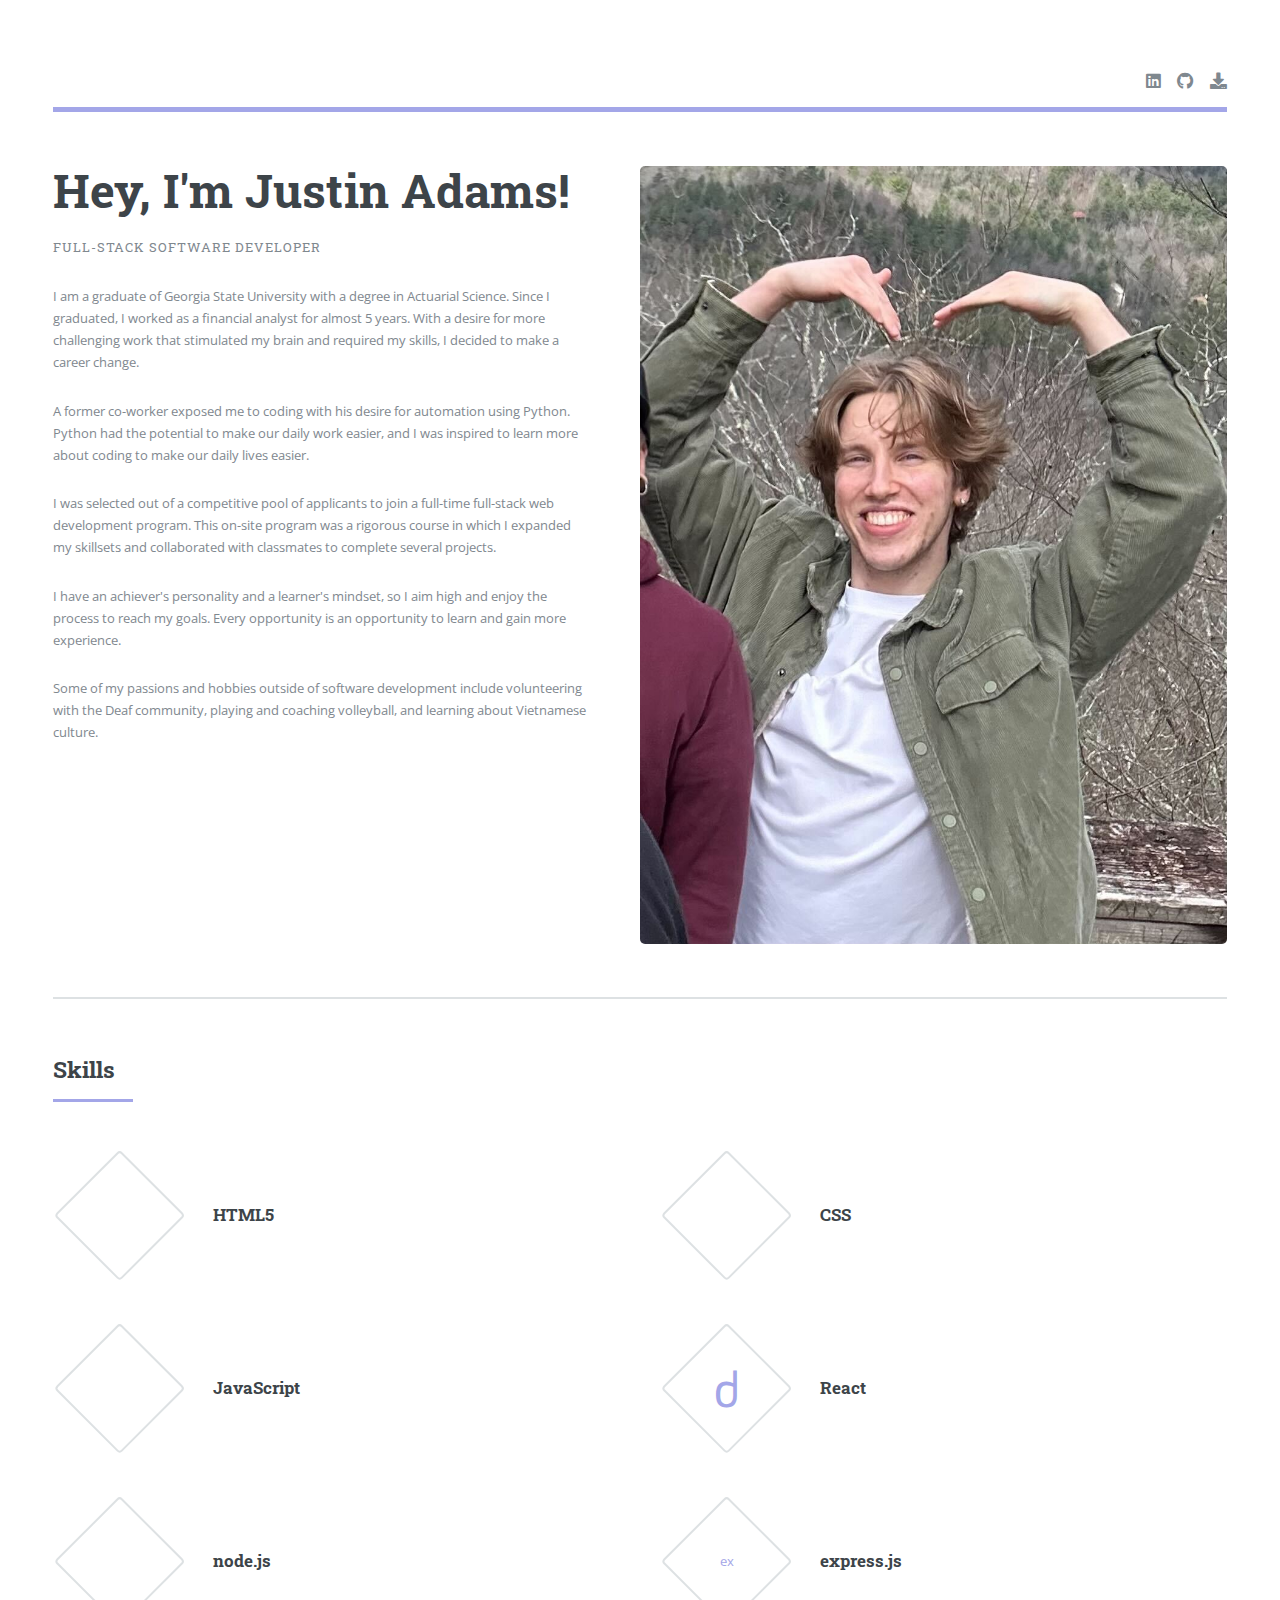
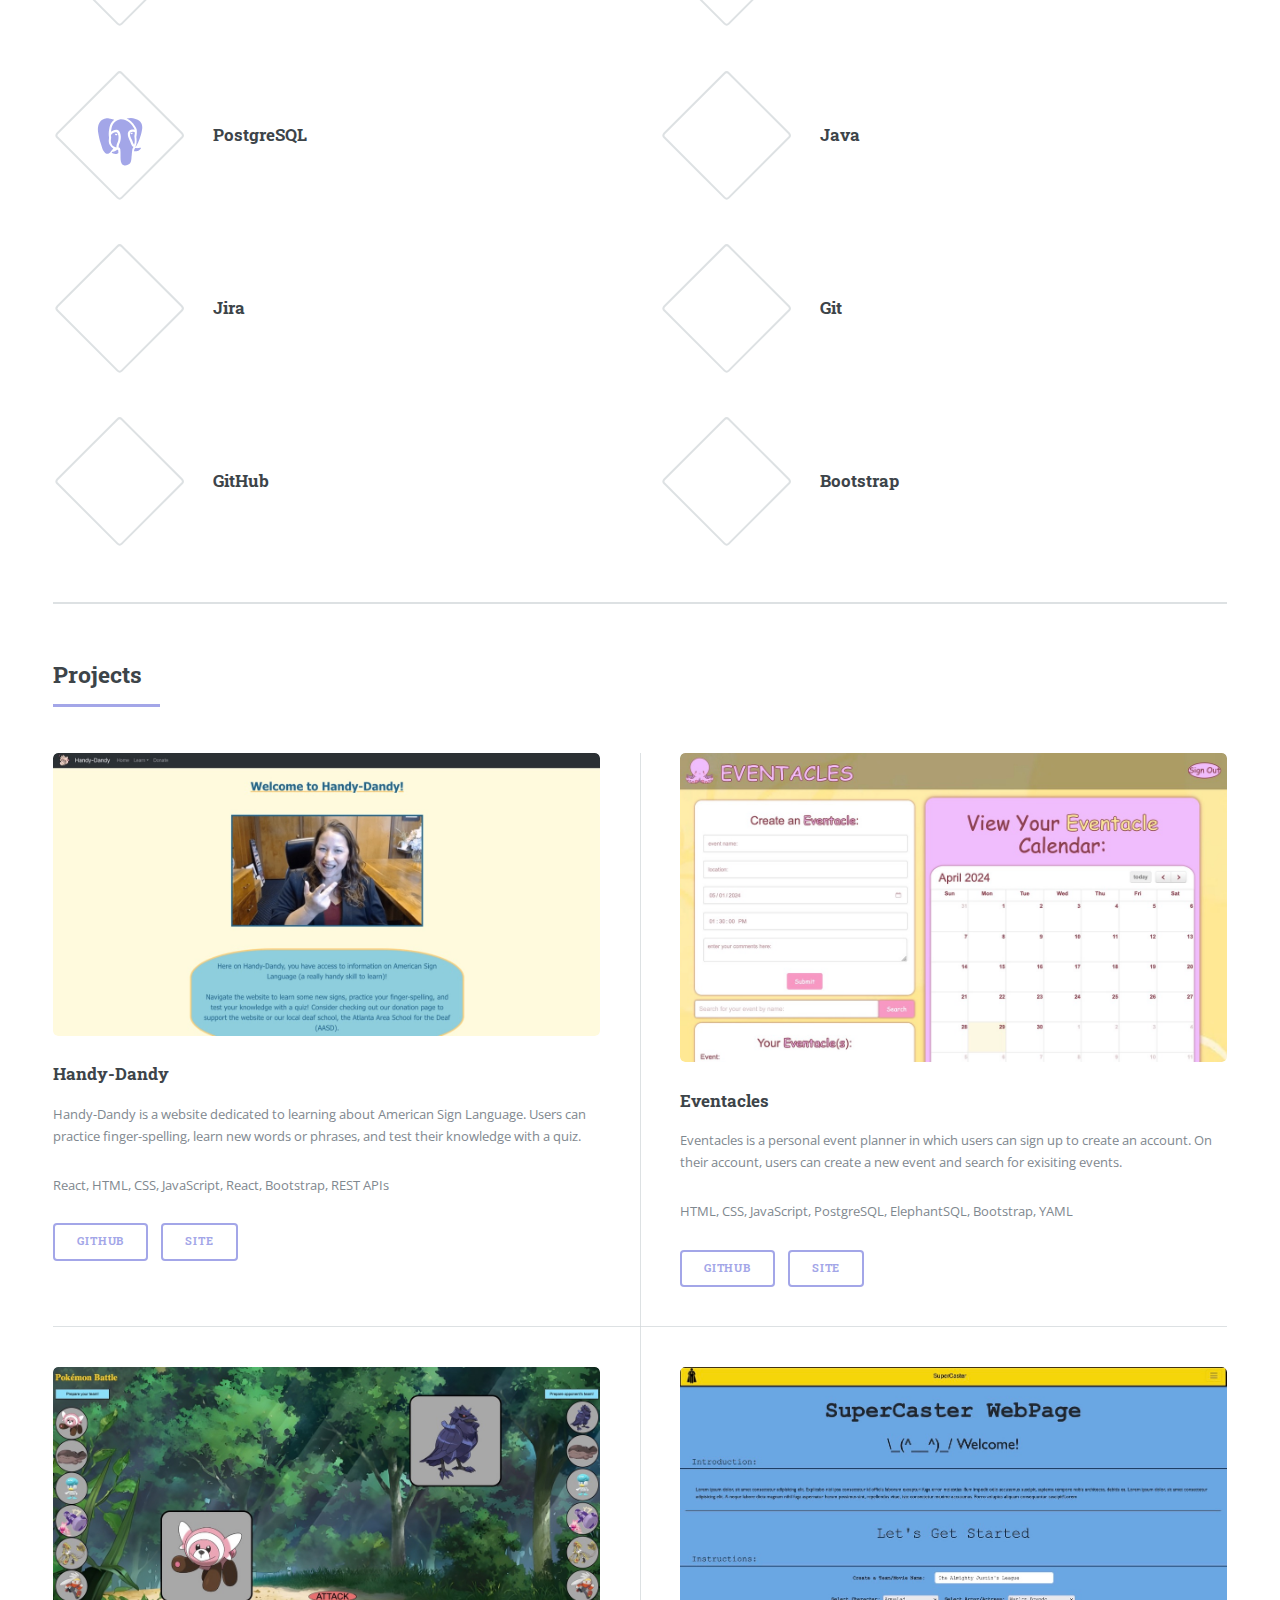
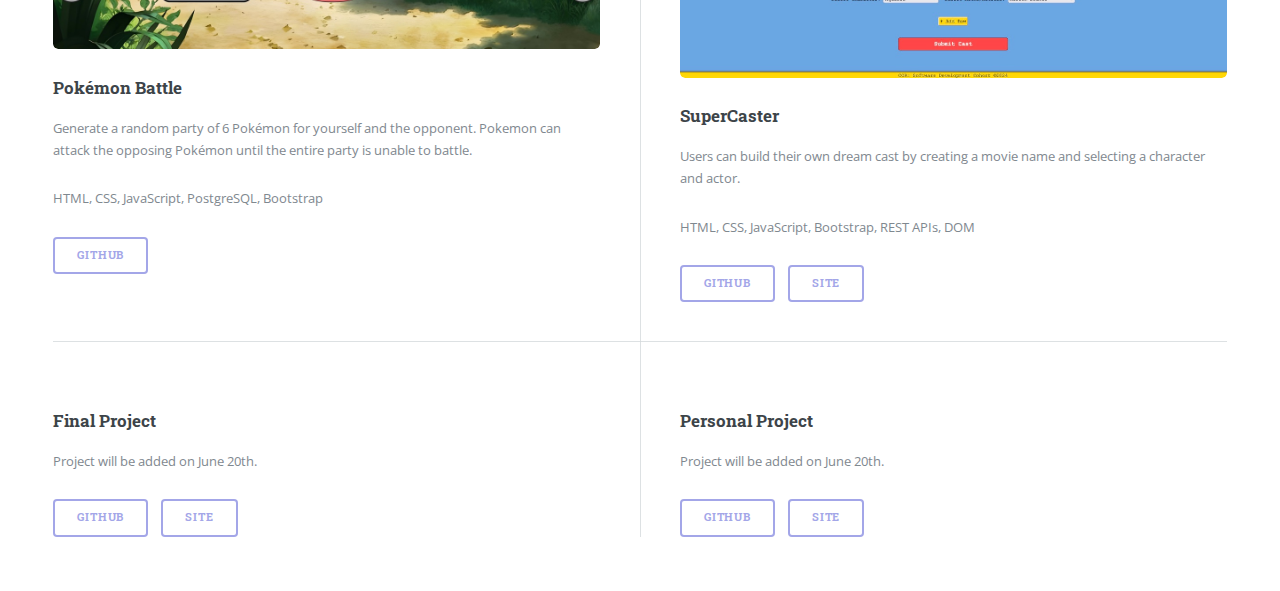
==== commit 9d4b9856: "portfolio tentative" ====
--- a/index.html
+++ b/index.html
@@ -10,6 +10,8 @@
 		<meta charset="utf-8" />
 		<meta name="viewport" content="width=device-width, initial-scale=1, user-scalable=no" />
 		<link rel="stylesheet" href="./html5up-editorial/assets/css/main.css" />
+		
+		<script src="https://kit.fontawesome.com/40a7b19699.js" crossorigin="anonymous"></script>
 	</head>
 	<body class="is-preload">
 
@@ -22,13 +24,14 @@
 
 							<!-- Header -->
 								<header id="header">
-									<a href="index.html" class="logo"><strong>Editorial</strong> by HTML5 UP</a>
+									<!-- <a href="index.html" class="logo"><strong>Editorial</strong> by HTML5 UP</a> -->
 									<ul class="icons">
-										<li><a href="#" class="icon brands fa-twitter"><span class="label">Twitter</span></a></li>
-										<li><a href="#" class="icon brands fa-facebook-f"><span class="label">Facebook</span></a></li>
-										<li><a href="#" class="icon brands fa-snapchat-ghost"><span class="label">Snapchat</span></a></li>
-										<li><a href="#" class="icon brands fa-instagram"><span class="label">Instagram</span></a></li>
-										<li><a href="#" class="icon brands fa-medium-m"><span class="label">Medium</span></a></li>
+										
+										<li><a href="https://www.linkedin.com/in/justinlayneadams/" class="icon brands fa-linkedin"><span class="label">LinkedIn</span></a></li>
+										<li><a href="https://github.com/itsGoodJuJu" class="icon brands fa-github"><span class="label">Github</span></a></li>
+										<li><a href="./html5up-editorial/assets/pdfs/resume.pdf" class="download icon solid fa-download"><span class="label">Resumé</span></a></li>
+										<!-- <li><a href="#" class="icon brands fa-snapchat-ghost"><span class="label">Snapchat</span></a></li> -->
+										<!-- <li><a href="#" class="icon brands fa-instagram"><span class="label">Instagram</span></a></li> -->
 									</ul>
 								</header>
 
@@ -36,17 +39,21 @@
 								<section id="banner">
 									<div class="content">
 										<header>
-											<h1>Hi, I'm Justin Adams<br />
+											<h1>Hey, I'm Justin Adams!<br />
 											</h1>
-											<p>A free and fully responsive site template</p>
+											<p>Full-Stack Software Developer</p>
 										</header>
-										<p>Aenean ornare velit lacus, ac varius enim ullamcorper eu. Proin aliquam facilisis ante interdum congue. Integer mollis, nisl amet convallis, porttitor magna ullamcorper, amet egestas mauris. Ut magna finibus nisi nec lacinia. Nam maximus erat id euismod egestas. Pellentesque sapien ac quam. Lorem ipsum dolor sit nullam.</p>
-										<ul class="actions">
+										<p>I am a graduate of Georgia State University with a degree in Actuarial Science. Since I graduated, I worked as a financial analyst for almost 5 years. With a desire for more challenging work that stimulated my brain and required my skills, I decided to make a career change. </p>
+										<p>A former co-worker exposed me to coding with his desire for automation using Python. Python had the potential to make our daily work easier, and I was inspired to learn more about coding to make our daily lives easier. </p>
+										<p>I was selected out of a competitive pool of applicants to join a full-time full-stack web development program. This on-site program was a rigorous course in which I expanded my skillsets and collaborated with classmates to complete several projects.</p>
+										<p>I have an achiever's personality and a learner's mindset, so I aim high and enjoy the process to reach my goals. Every opportunity is an opportunity to learn and gain more experience. </p>
+										<p>Some of my passions and hobbies outside of software development include volunteering with the Deaf community, playing and coaching volleyball, and learning about Vietnamese culture. </p>
+										<!-- <ul class="actions">
 											<li><a href="#" class="button big">Learn More</a></li>
-										</ul>
+										</ul> -->
 									</div>
 									<span class="image object">
-										<img class="profilePhoto" src="./html5up-editorial/images/profilePhoto.jpeg" alt="" />
+										<img class="profilePhoto" src="./html5up-editorial/images/me.jpeg" alt="" />
 									</span>
 								</section>
 
@@ -57,73 +64,89 @@
 									</header>
 									<div class="features">
 										<article>
-											<span class="icon fa-gem"></span>
+											<span class="icon fa-brands fa-html5"></span>
+											<!-- <i class="fa-brands fa-html5"></i> -->
+											
 											<div class="content">
 												<h3>HTML5</h3>
 											</div>
 										</article>
 										<article>
-											<span class="icon solid fa-paper-plane"></span>
+											<span class="icon fa-brands fa-css3-alt"></span>
+											<!-- <i class="fa-brands fa-css3-alt"></i> -->
 											<div class="content">
 												<h3>CSS</h3>
 											</div>
 										</article>
 										<article>
-											<span class="icon solid fa-rocket"></span>
+											<span class="icon fa-brands fa-js"></span>
+											<!-- <i class="fa-brands fa-js"></i> -->
 											<div class="content">
 												<h3>JavaScript</h3>
 											</div>
 										</article>
 										<article>
-											<span class="icon solid fa-signal"></span>
+											<span class="icon fa-brands fa-react"></span>
+											<!-- <i class="fa-brands fa-react"></i> -->
 											<div class="content">
 												<h3>React</h3>
 											</div>
 										</article>
 										<article>
-											<span class="icon solid fa-signal"></span>
+											<span class="icon fa-brands fa-node-js"></span>
+											<!-- <i class="fa-brands fa-node-js"></i> -->
 											<div class="content">
 												<h3>node.js</h3>
 											</div>
 										</article>
 										<article>
-											<span class="icon solid fa-signal"></span>
+											<span class="icon solid" style="color: #a3a6e8" width="2.75rem">ex</span>
 											<div class="content">
 												<h3>express.js</h3>
 											</div>
 										</article>
 										<article>
-											<span class="icon solid fa-signal"></span>
+											<span class="icon solid ">
+												<svg xmlns="http://www.w3.org/2000/svg" x="0px" y="0px" width="100" height="100" viewBox="0 0 256 256" style="padding-top: 35%">
+													<g fill="#a3a6e8" fill-rule="nonzero" stroke="none" stroke-width="1" stroke-linecap="butt" stroke-linejoin="miter" stroke-miterlimit="10" stroke-dasharray="" stroke-dashoffset="0" font-family="none" font-weight="none" font-size="none" text-anchor="none" style="mix-blend-mode: normal"><g transform="scale(5.12,5.12)"><path d="M35.19922,2.10156c-1.5,0 -2.80078,0.29688 -4,0.59766c2.10156,0.89844 3.40234,2 4.10156,2.5c1.60156,1.39844 2.5,2.80078 4.10156,5.10156c0.29688,0.5 0.79688,1.19922 1.09766,2.29688c0.30078,1 0.30078,1.80078 0.30078,2.60156c0,1.10156 -0.10156,2 -0.20312,2.89844c-0.09766,0.70313 -0.09766,1.00391 -0.19531,1.20313c0,0.10156 0,0.19922 -0.10156,0.39844c0,0.5 0,0.70313 0.10156,1.10156c0,0.39844 0.09766,0.80078 0.09766,1.5c0.10156,1.30078 0.10156,2.19922 -0.09766,3.29688v0.40234c-0.20312,0.89844 -0.40234,1.80078 -0.90234,2.59766c0.10156,0.20313 0.19922,0.30078 0.30078,0.5c0.5,-0.69922 0.89844,-1.39844 1.29688,-2.19531c1.20313,-2.20312 1.90234,-4.10156 2.40234,-5.5c0.89844,-2.60156 1.39844,-4.50391 1.69922,-5.90234c0.69922,-3 0.80078,-4.39844 0.5,-6c0,-0.5 -0.19922,-1.40234 -0.69922,-2.30078c-1.10156,-2 -2.80078,-2.89844 -4,-3.5c-0.80078,-0.39844 -2.90234,-1.5 -5.80078,-1.59766zM13.53516,2.54297c-1.15234,-0.02344 -2.55859,0.10547 -4.13672,0.85547c-0.5,0.20313 -2,0.90234 -3.19922,2.5c-0.80078,1 -1.39844,2.5 -1.69922,4.19922c-0.30078,1.5 -0.40234,3.30469 0.19922,6.70313c0.39844,2.39844 0.80078,4 1.60156,7.29688c0.10156,0.40234 0.69922,2.20313 2,6.20313l0.09766,0.19922c0.20313,0.69922 0.80078,2.19922 2.10156,3.69922c0.89844,1 1.69922,1.60156 2.40234,1.60156h0.19531c1.30078,0 2.20313,-1 3,-1.80078c0,-0.10156 1.90234,-2.39844 2.60156,-3.19922c-0.10156,-0.10156 -0.29687,-0.10156 -0.39844,-0.20312c-1.19922,-0.69922 -2.10156,-1.79687 -2.80078,-3c-1.19922,-2.19922 -1.10156,-4.39844 -0.90234,-5.5l0.10156,-1.69531c-0.39844,-2.70312 -0.29687,-5.30078 0.20313,-7.90234c0.39844,-2.19922 0.89844,-4.39844 2.69531,-6.69922c0.60156,-0.80078 1.30078,-1.5 2,-2c-1.59766,-0.69922 -3.29687,-1.10156 -5,-1.19922c-0.32422,-0.02734 -0.67969,-0.05078 -1.0625,-0.05859zM26.09766,3.39844c-0.5,0 -1,0 -1.5,0.10156c-2,0.39844 -3.89844,1.5 -5.39844,3.39844c-1.5,1.90234 -1.89844,3.69922 -2.29687,5.80078c-0.20312,0.80078 -0.20312,1.5 -0.30469,2.30078c0.60156,-0.5 1.40234,-1.10156 2.60156,-1.40234c0.69922,-0.19922 2.5,-0.79687 4,0.10156c0.5,0.30078 1.19922,0.90234 1.89844,2.60156c1.5,4.19922 0.00391,8.5 -0.19531,8.89844c-0.10156,0.39844 -0.30078,0.69922 -0.40234,0.89844c-0.19922,0.5 -0.39844,0.90234 -0.59766,1.70313c-0.10156,0.69922 -0.20312,1.30078 -0.20312,2c0.30078,0 0.60156,0.09766 0.89844,0.29688c0.5,0.5 0.60156,1.20313 0.70313,1.5c0.19922,1.60156 0.19922,3.60156 0.19922,5.60156c0,1.60156 0,3.10156 0.09766,4.10156c0.20313,2.30078 0.90234,3.89844 1.90234,4.69922c0.69922,0.60156 1.59766,0.59766 2.09766,0.69922h0.20313c1.5,0 3.89844,-1 4.79688,-2.39844c0.5,-0.80078 0.70313,-1.5 0.90234,-2.5c0.10156,-0.60156 0.09766,-0.89844 0.19922,-1.5c0,-0.30078 0.10156,-0.80078 0.10156,-1.39844c0,-0.5 0.09766,-1.10156 0.19922,-1.80469c0.10156,-1.69922 0.39844,-3.69531 0.5,-4.79687c0.10156,-1.30078 0.69922,-2.40234 1.19922,-3.10156c-0.69922,-0.10156 -1.39844,-0.69922 -1.79687,-1.69922c-0.60156,-1.10156 -0.70312,-1.40234 -0.80469,-1.90234c-0.09766,-0.39844 -0.29687,-0.89844 -1,-2.39844c-1.5,-3.39844 -1.69531,-4.39844 -1.69531,-5.19922c-0.10156,-1.10156 -0.20312,-2.59766 1,-3.59766c1.79688,-1.60156 4.09766,-1.5 5.29688,-1.10156v-0.20312c-0.19922,-0.79687 -0.59766,-1.39844 -0.89844,-1.79687c-1.5,-2.30078 -2.30078,-3.5 -3.70312,-4.69922c-0.59766,-0.5 -2.09766,-1.70312 -4.29687,-2.5c-1,-0.30078 -2.20312,-0.70312 -3.70312,-0.70312zM37.15234,15.125c-0.72656,-0.05078 -1.65234,0.07422 -2.45312,0.77734c-0.39844,0.39844 -0.39844,1.19922 -0.29687,1.89844c0,0.5 0.09766,1.19922 1.59766,4.60156c0.69922,1.59766 0.89844,2.09766 1,2.5c0.10156,0.39844 0.19922,0.59766 0.80078,1.69531c0.10156,0.20313 0.19922,0.40234 0.39844,0.60156c0.19922,-0.30078 0.30078,-0.80078 0.39844,-1.60156l0.10156,-0.29687c0.19922,-0.89844 0.10156,-1.60156 0.10156,-2.80078c0,-0.60156 -0.10156,-1 -0.10156,-1.30078c-0.10156,-0.5 -0.10156,-0.89844 -0.10156,-1.5c-0.19922,-0.30078 -0.19922,-0.39844 -0.09766,-0.60156c0,-0.19922 0.09766,-0.49609 0.19922,-1.09766c0.10156,-0.80078 0.20313,-1.5 0.20313,-2.30078c-0.20312,-0.10156 -0.30078,-0.19922 -0.5,-0.29687c0,0 -0.52734,-0.22656 -1.25,-0.27734zM21.51563,15.51953c-0.63672,-0.07422 -1.36719,0.13281 -1.81641,0.28125c-1.10156,0.30078 -1.79687,1 -2.29687,1.39844c-0.30078,0.30078 -0.60156,0.60156 -0.90234,1c0,0.69922 0.09766,1.40234 0.19922,2.10156v0.10156l-0.19922,2c-0.19922,0.89844 -0.30078,2.59766 0.69922,4.29688c0.5,1 1.20313,1.80078 2.10156,2.30078c0.60156,0.39844 1.39844,0.69922 2.29688,0.90234c0,-0.70312 0.10156,-1.50391 0.20313,-2.20312c0.19922,-1 0.39844,-1.5 0.69922,-2.10156c0.10156,-0.29687 0.19922,-0.49609 0.40234,-0.79687c0.09766,-0.30078 1.49609,-4.10156 0.19531,-7.60156c-0.29687,-0.80078 -0.59766,-1.30078 -1,-1.5c-0.17187,-0.10156 -0.375,-0.15625 -0.58203,-0.17969zM36.1875,16.08984c0.26172,-0.01562 0.51172,0.00781 0.61328,0.10938c0.30078,0.19922 -0.10156,0.69922 -0.20312,0.80078c-0.09766,0.10156 -0.29687,0.30078 -0.59766,0.40234c-0.39844,0.09766 -0.69922,-0.20312 -0.80078,-0.20312c-0.10156,-0.10156 -0.39844,-0.39844 -0.29687,-0.69922c0.09766,-0.19922 0.19922,-0.19922 0.59766,-0.30078c0.14844,-0.05078 0.42578,-0.09766 0.6875,-0.10937zM21.15625,16.91797c0.33594,-0.02344 0.61719,0.10547 0.84375,0.17969c0.30078,0.10156 0.59766,0.20313 0.59766,0.40234c0.10156,0.30078 -0.19531,0.5 -0.29687,0.59766c-0.30078,0.30078 -0.80078,0.30469 -0.80078,0.30469c-0.5,0 -0.80078,-0.30078 -1,-0.60156c-0.10156,-0.10156 -0.19922,-0.30078 -0.09766,-0.5c0.09766,-0.19922 0.29688,-0.30078 0.39844,-0.30078c0.125,-0.05078 0.24219,-0.07422 0.35547,-0.08203zM39.5,30c-0.5,0.69922 -1.19922,1.60156 -1.30078,2.80078c0,0.19922 0,0.30078 -0.10156,0.5c0.80078,0.19922 1.50391,0.19922 2.20313,0.10156c1.60156,-0.20312 2.69922,-1.00391 2.89844,-1.20312c0.69922,-0.5 1.60156,-1.5 1.39844,-1.89844c-0.09766,-0.19922 -0.39844,-0.10156 -2,0c-0.39844,0 -1.59766,0.30078 -2.39844,0.10156h-0.19922c-0.19922,-0.10156 -0.39844,-0.20312 -0.5,-0.40234zM22.09766,32c-0.19922,0.30078 -0.49609,0.5 -0.69531,0.69922c-0.80078,0.5 -1.80469,0.90234 -2.80469,1.10156c-0.89844,0.30078 -1.39844,0.30078 -1.39844,0.60156c-0.10156,0.39844 0.89844,0.89844 1.39844,1.09766c1.70313,0.69922 3.40234,0.30078 3.70313,0.19922c0.19922,-0.10156 0.69922,-0.30078 1.19922,-0.60156c0,-1.09766 -0.09766,-2.09766 -0.19922,-2.89844v-0.10156h-0.10156c-0.30078,0 -0.69922,0.00391 -1.10156,-0.09766z"></path></g></g>
+												</svg>
+											</span>
+											
 											<div class="content">
 												<h3>PostgreSQL</h3>
 											</div>
 										</article>
 										<article>
-											<span class="icon solid fa-signal"></span>
-											<div class="content">
-												<h3>ElephantSQL</h3>
-											</div>
-										</article>
-										<article>
-											<span class="icon solid fa-signal"></span>
+											<span class="icon fa-brands fa-java"></span>
+											<!-- <i class="skill fa-brands fa-java"></i> -->
+											<div class="content">
+												<h3>Java</h3>
+											</div>
+										</article>
+										<article>
+											<span class="icon fa-brands fa-jira"></span>
+											<!-- <i class="fa-brands fa-jira"></i> -->
 											<div class="content">
 												<h3>Jira</h3>
 											</div>
 										</article>
 										<article>
-											<span class="icon solid fa-signal"></span>
+											<span class="icon fa-brands fa-git"></span>
+											<!-- <i class="fa-brands fa-git"></i> -->
 											<div class="content">
 												<h3>Git</h3>
 											</div>
 										</article>
 										<article>
-											<span class="icon solid fa-signal"></span>
+											<span class="icon fa-brands fa-github"></span>
+											<!-- <i class="fa-brands fa-github"></i> -->
 											<div class="content">
 												<h3>GitHub</h3>
 											</div>
 										</article>
 										<article>
-											<span class="icon solid fa-signal"></span>
+											<span class="icon fa-brands fa-bootstrap"></span>
+											<!-- <i class="fa-brands fa-bootstrap"></i> -->
 											<div class="content">
 												<h3>Bootstrap</h3>
 											</div>
@@ -138,51 +161,65 @@
 									</header>
 									<div class="posts">
 										<article>
-											<a href="#" class="image"><img src="./images/eventacles.jpeg" alt="" /></a>
+											<a href="https://handy-dandy.vercel.app/home" class="image"><img src="./html5up-editorial/images/handy-dandy.jpeg" alt="" /></a>
+											<h3>Handy-Dandy</h3>
+											<p>Handy-Dandy is a website dedicated to learning about American Sign Language. Users can practice finger-spelling, learn new words or phrases, and test their knowledge with a quiz.</p>
+											<p>React, HTML, CSS, JavaScript, React, Bootstrap, REST APIs </p>
+											<ul class="actions">
+												<!-- <li><a href="#" class="button">More</a></li> -->
+												<li><a href="https://github.com/itsGoodJuJu/soloProject" class="button">GitHub</a></li>
+												<li><a href="https://solo-project-ewtrf2q28-justin-adams-projects-13fdbe88.vercel.app/home" class="button">Site</a></li>
+											</ul>
+										</article>
+										<article>
+											<a href="https://itsgoodjuju.github.io./" class="image"><img src="./html5up-editorial/images/eventacles.jpeg" alt="" /></a>
 											<h3>Eventacles</h3>
-											<p>Aenean ornare velit lacus, ac varius enim lorem ullamcorper dolore. Proin aliquam facilisis ante interdum. Sed nulla amet lorem feugiat tempus aliquam.</p>
-											<ul class="actions">
-												<li><a href="#" class="button">More</a></li>
-											</ul>
-										</article>
-										<article>
-											<a href="#" class="image"><img src="./images/pokemon.jpeg" alt="" /></a>
+											<p>Eventacles is a personal event planner in which users can sign up to create an account. On their account, users can create a new event and search for exisiting events.</p>
+											<p>HTML, CSS, JavaScript, PostgreSQL, ElephantSQL, Bootstrap, YAML</p>
+											<ul class="actions">
+												<!-- <li><a href="#" class="button">More</a></li> -->
+												<li><a href="https://github.com/itsGoodJuJu/projectTwo" class="button">GitHub</a></li>
+												<li><a href="https://itsgoodjuju.github.io./" class="button">Site</a></li>
+											</ul>
+										</article>
+										<article>
+											<a href="./html5up-editorial/images/pokemon.jpeg" class="image"><img src="./html5up-editorial/images/pokemon.jpeg" alt="" /></a>
 											<h3>Pokémon Battle</h3>
-											<p>Aenean ornare velit lacus, ac varius enim lorem ullamcorper dolore. Proin aliquam facilisis ante interdum. Sed nulla amet lorem feugiat tempus aliquam.</p>
-											<ul class="actions">
-												<li><a href="#" class="button">More</a></li>
-											</ul>
-										</article>
-										<article>
-											<a href="#" class="image"><img src="./images/supercaster.jpeg" alt="" /></a>
+											<p>Generate a random party of 6 Pokémon for yourself and the opponent. Pokemon can attack the opposing Pokémon until the entire party is unable to battle.</p>
+											<p>HTML, CSS, JavaScript, PostgreSQL, Bootstrap</p>
+											<ul class="actions">
+												<!-- <li><a href="#" class="button">More</a></li> -->
+												<li><a href="https://github.com/itsGoodJuJu/pokedexProject" class="button">GitHub</a></li>
+												<!-- <li><a href="#" class="button">Site</a></li> -->
+											</ul>
+										</article>
+										<article>
+											<a href="https://supercaster.vercel.app/" class="image"><img src="./html5up-editorial/images/supercaster.jpeg" alt="" /></a>
 											<h3>SuperCaster</h3>
-											<p>Aenean ornare velit lacus, ac varius enim lorem ullamcorper dolore. Proin aliquam facilisis ante interdum. Sed nulla amet lorem feugiat tempus aliquam.</p>
-											<ul class="actions">
-												<li><a href="#" class="button">More</a></li>
-											</ul>
-										</article>
-										<article>
-											<a href="#" class="image"><img src="images/pic04.jpg" alt="" /></a>
-											<h3>Solo Project</h3>
-											<p>Aenean ornare velit lacus, ac varius enim lorem ullamcorper dolore. Proin aliquam facilisis ante interdum. Sed nulla amet lorem feugiat tempus aliquam.</p>
-											<ul class="actions">
-												<li><a href="#" class="button">More</a></li>
+											<p>Users can build their own dream cast by creating a movie name and selecting a character and actor.</p>
+											<p>HTML, CSS, JavaScript, Bootstrap, REST APIs, DOM</p>
+											<ul class="actions">
+												<!-- <li><a href="#" class="button">More</a></li> -->
+												<li><a href="https://github.com/itsGoodJuJu/projectOne" class="button">GitHub</a></li>
+												<li><a href="https://supercaster.vercel.app/" class="button">Site</a></li>
 											</ul>
 										</article>
 										<article>
 											<a href="#" class="image"><img src="images/pic05.jpg" alt="" /></a>
 											<h3>Final Project</h3>
-											<p>Aenean ornare velit lacus, ac varius enim lorem ullamcorper dolore. Proin aliquam facilisis ante interdum. Sed nulla amet lorem feugiat tempus aliquam.</p>
-											<ul class="actions">
-												<li><a href="#" class="button">More</a></li>
+											<p>Project will be added on June 20th.</p>
+											<ul class="actions">
+												<li><a href="https://github.com/itsGoodJuJu/projectOne" class="button">GitHub</a></li>
+												<li><a href="#" class="button">Site</a></li>
 											</ul>
 										</article>
 										<article>
 											<a href="#" class="image"><img src="images/pic06.jpg" alt="" /></a>
-											<h3>Another Project</h3>
-											<p>Aenean ornare velit lacus, ac varius enim lorem ullamcorper dolore. Proin aliquam facilisis ante interdum. Sed nulla amet lorem feugiat tempus aliquam.</p>
-											<ul class="actions">
-												<li><a href="#" class="button">More</a></li>
+											<h3>Personal Project</h3>
+											<p>Project will be added on June 20th.</p>
+											<ul class="actions">
+												<li><a href="https://github.com/itsGoodJuJu/projectOne" class="button">GitHub</a></li>
+												<li><a href="#" class="button">Site</a></li>
 											</ul>
 										</article>
 									</div>
@@ -196,11 +233,11 @@
 						<div class="inner">
 
 							<!-- Search -->
-								<section id="search" class="alt">
+								<!-- <section id="search" class="alt">
 									<form method="post" action="#">
 										<input type="text" name="query" id="query" placeholder="Search" />
 									</form>
-								</section>
+								</section> -->
 
 							<!-- Menu -->
 								<nav id="menu">
@@ -208,21 +245,22 @@
 										<h2>Menu</h2>
 									</header>
 									<ul>
-										<li><a href="index.html">Homepage</a></li>
-										<li><a href="generic.html">Generic</a></li>
-										<li><a href="elements.html">Elements</a></li>
+										<li><a href="./index.html">Homepage</a></li>
+										<li><a href="./html5up-editorial/generic.html">About Me</a></li>
 										<li>
-											<span class="opener">Submenu</span>
-											<ul>
-												<li><a href="#">Lorem Dolor</a></li>
-												<li><a href="#">Ipsum Adipiscing</a></li>
-												<li><a href="#">Tempus Magna</a></li>
-												<li><a href="#">Feugiat Veroeros</a></li>
-											</ul>
+											<span class="opener">Projects</span>
+											<!-- <ul>
+												<li><a href="#">Handy-Dandy</a></li>
+												<li><a href="#">Eventacles</a></li>
+												<li><a href="#">SuperCaster</a></li>
+												<li><a href="#">Pokemon Battle</a></li>
+											</ul> -->
 										</li>
-										<li><a href="#">Etiam Dolore</a></li>
-										<li><a href="#">Adipiscing</a></li>
-										<li>
+										<!-- <li><a href="./html5up-editorial/elements.html">Contact</a></li> -->
+										
+										<!-- <li><a href="#">Etiam Dolore</a></li> -->
+										<!-- <li><a href="#">Adipiscing</a></li> -->
+										<!-- <li>
 											<span class="opener">Another Submenu</span>
 											<ul>
 												<li><a href="#">Lorem Dolor</a></li>
@@ -230,35 +268,36 @@
 												<li><a href="#">Tempus Magna</a></li>
 												<li><a href="#">Feugiat Veroeros</a></li>
 											</ul>
-										</li>
-										<li><a href="#">Maximus Erat</a></li>
+										</li> -->
+										<!-- <li><a href="#">Maximus Erat</a></li>
 										<li><a href="#">Sapien Mauris</a></li>
-										<li><a href="#">Amet Lacinia</a></li>
+										<li><a href="#">Amet Lacinia</a></li> -->
+										
 									</ul>
 								</nav>
 
 							<!-- Section -->
 								<section>
 									<header class="major">
-										<h2>Ante interdum</h2>
+										<h2>Interests</h2>
 									</header>
 									<div class="mini-posts">
 										<article>
-											<a href="#" class="image"><img src="images/pic07.jpg" alt="" /></a>
-											<p>Aenean ornare velit lacus, ac varius enim lorem ullamcorper dolore aliquam.</p>
-										</article>
-										<article>
-											<a href="#" class="image"><img src="images/pic08.jpg" alt="" /></a>
-											<p>Aenean ornare velit lacus, ac varius enim lorem ullamcorper dolore aliquam.</p>
-										</article>
-										<article>
-											<a href="#" class="image"><img src="images/pic09.jpg" alt="" /></a>
-											<p>Aenean ornare velit lacus, ac varius enim lorem ullamcorper dolore aliquam.</p>
+											<a href="#" class="image"><img src="./html5up-editorial/images/OD_AASD.jpeg" alt="" /></a>
+											<p>Improving Deaf education is a passion of mine. I led the fundraising efforts at OneDigital to raise $15,000 for the Atlanta Area School for the Deaf.</p>
+										</article>
+										<article>
+											<a href="#" class="image"><img src="./html5up-editorial/images/volleyTucker.jpeg" alt="" /></a>
+											<p>I have coached several teams in volleyball. Most recently, I coached Tucker High School's first boys' volleyball team. We finished 3rd place at the state tournament!</p>
+										</article>
+										<article>
+											<a href="#" class="image"><img src="./html5up-editorial/images/viet.jpeg" alt="" /></a>
+											<p>I was fortunate enough to travel through Vietnam for a month. I practiced my Vietnamese speaking skills and learned first-hand about the Vietnamese culture.</p>
 										</article>
 									</div>
-									<ul class="actions">
+									<!-- <ul class="actions">
 										<li><a href="#" class="button">More</a></li>
-									</ul>
+									</ul> -->
 								</section>
 
 							<!-- Section -->
@@ -266,20 +305,21 @@
 									<header class="major">
 										<h2>Get in touch</h2>
 									</header>
-									<p>Sed varius enim lorem ullamcorper dolore aliquam aenean ornare velit lacus, ac varius enim lorem ullamcorper dolore. Proin sed aliquam facilisis ante interdum. Sed nulla amet lorem feugiat tempus aliquam.</p>
+									<p>Contact me by email, and I will respond within the day!</p>
 									<ul class="contact">
-										<li class="icon solid fa-envelope"><a href="#">information@untitled.tld</a></li>
-										<li class="icon solid fa-phone">(000) 000-0000</li>
-										<li class="icon solid fa-home">1234 Somewhere Road #8254<br />
-										Nashville, TN 00000-0000</li>
+										<li class="icon solid fa-envelope"><a href="#">justinladams88@gmail.com</a></li>
+										<li class="icon solid fa-phone">(770) 823-5063</li>
+										<li class="icon solid fa-home">Atlanta, GA</li>
+										<li class="icon brands fa-linkedin"><a href="https://www.linkedin.com/in/justinlayneadams/">LinkedIn</a></li>
+										<li class="icon brands fa-github"><a href="https://github.com/itsGoodJuJu">GitHub</a></li>
+										<li class="icon solid fa-download"><a href="./html5up-editorial/assets/pdfs/resume.pdf">Resumé</a></li>
 									</ul>
 								</section>
 
 							<!-- Footer -->
 								<footer id="footer">
-									<p class="copyright">&copy; Untitled. All rights reserved. Demo Images: <a href="https://unsplash.com">Unsplash</a>. Design: <a href="https://html5up.net">HTML5 UP</a>.</p>
+									<p class="copyright">&copy; Design: <a href="https://html5up.net">HTML5 UP</a> and Justin Adams</p>
 								</footer>
-
 						</div>
 					</div>
 
@@ -292,5 +332,6 @@
 			<script src="assets/js/util.js"></script>
 			<script src="assets/js/main.js"></script>
 
+
 	</body>
 </html>--- a/html5up-editorial/assets/css/main.css
+++ b/html5up-editorial/assets/css/main.css
@@ -114,11 +114,11 @@
   -ms-transition: color 0.2s ease-in-out, border-bottom-color 0.2s ease-in-out;
   transition: color 0.2s ease-in-out, border-bottom-color 0.2s ease-in-out;
   border-bottom: dotted 1px;
-  color: #f56a6a;
+  color: #a3a6e8;
   text-decoration: none; }
   a:hover {
-    border-bottom-color: #f56a6a;
-    color: #f56a6a !important; }
+    border-bottom-color: #a3a6e8;
+    color: #a3a6e8 !important; }
     a:hover strong {
       color: inherit; }
 
@@ -1000,7 +1000,7 @@
   text-transform: uppercase; }
 
 header.major > :last-child {
-  border-bottom: solid 3px #f56a6a;
+  border-bottom: solid 3px #a3a6e8;
   display: inline-block;
   margin: 0 0 2em 0;
   padding: 0 0.75em 0.5em 0; }
@@ -1058,8 +1058,8 @@
   input[type="url"]:focus,
   select:focus,
   textarea:focus {
-    border-color: #f56a6a;
-    box-shadow: 0 0 0 1px #f56a6a; }
+    border-color: #a3a6e8;
+    box-shadow: 0 0 0 1px #a3a6e8; }
 
 select {
   background-image: url("data:image/svg+xml;charset=utf8,%3Csvg xmlns='http://www.w3.org/2000/svg' width='40' height='40' preserveAspectRatio='none' viewBox='0 0 40 40'%3E%3Cpath d='M9.4,12.3l10.4,10.4l10.4-10.4c0.2-0.2,0.5-0.4,0.9-0.4c0.3,0,0.6,0.1,0.9,0.4l3.3,3.3c0.2,0.2,0.4,0.5,0.4,0.9 c0,0.4-0.1,0.6-0.4,0.9L20.7,31.9c-0.2,0.2-0.5,0.4-0.9,0.4c-0.3,0-0.6-0.1-0.9-0.4L4.3,17.3c-0.2-0.2-0.4-0.5-0.4-0.9 c0-0.4,0.1-0.6,0.4-0.9l3.3-3.3c0.2-0.2,0.5-0.4,0.9-0.4S9.1,12.1,9.4,12.3z' fill='rgba(210, 215, 217, 0.75)' /%3E%3C/svg%3E");
@@ -1147,8 +1147,8 @@
     content: '\f00c'; }
   input[type="checkbox"]:focus + label:before,
   input[type="radio"]:focus + label:before {
-    border-color: #f56a6a;
-    box-shadow: 0 0 0 1px #f56a6a; }
+    border-color: #a3a6e8;
+    box-shadow: 0 0 0 1px #a3a6e8; }
 
 input[type="checkbox"] + label:before {
   border-radius: 0.375em; }
@@ -1201,16 +1201,22 @@
     text-rendering: auto;
     line-height: 1;
     text-transform: none !important;
-    font-family: 'Font Awesome 5 Free';
+    /* font-family: 'Font Awesome 5 Free'; */
     font-weight: 400; }
   .icon > .label {
-    display: none; }
+    display: none; 
+  }
   .icon:before {
-    line-height: inherit; }
+    line-height: inherit; 
+  }
   .icon.solid:before {
     font-weight: 900; }
   .icon.brands:before {
     font-family: 'Font Awesome 5 Brands'; }
+
+.download {
+  font-family: 'Font Awesome 5 Free';
+}
 
 /* Image */
 .image {
@@ -1352,7 +1358,8 @@
     ul.icons li:last-child {
       padding-right: 0; }
     ul.icons li .icon {
-      color: inherit; }
+      color: inherit; 
+    }
       ul.icons li .icon:before {
         font-size: 1.25em; }
 
@@ -1378,7 +1385,7 @@
       font-family: 'Font Awesome 5 Free';
       font-weight: 400; }
     ul.contact li:before {
-      color: #f56a6a;
+      color: #a3a6e8;
       display: inline-block;
       font-size: 1.5em;
       height: 1.125em;
@@ -1423,7 +1430,7 @@
       padding: 0 0.5em;
       text-align: center; }
       ul.pagination li > .page.active {
-        background-color: #f56a6a;
+        background-color: #a3a6e8;
         color: #ffffff !important; }
         ul.pagination li > .page.active:hover {
           background-color: #f67878; }
@@ -1497,8 +1504,8 @@
   background-color: transparent;
   border-radius: 0.375em;
   border: 0;
-  box-shadow: inset 0 0 0 2px #f56a6a;
-  color: #f56a6a !important;
+  box-shadow: inset 0 0 0 2px #a3a6e8;
+  color: #a3a6e8 !important;
   cursor: pointer;
   display: inline-block;
   font-family: "Roboto Slab", serif;
@@ -1555,7 +1562,7 @@
   input[type="button"].primary,
   button.primary,
   .button.primary {
-    background-color: #f56a6a;
+    background-color: #a3a6e8;
     box-shadow: none;
     color: #ffffff !important; }
     input[type="submit"].primary:hover,
@@ -1644,7 +1651,7 @@
       text-align: center;
       width: 10em; }
       .features article .icon:before {
-        color: #f56a6a;
+        color: #a3a6e8;
         font-size: 2.75rem;
         position: relative;
         top: 0.05em; }
@@ -2077,7 +2084,7 @@
   display: -webkit-flex;
   display: -ms-flex;
   display: flex;
-  border-bottom: solid 5px #f56a6a;
+  border-bottom: solid 5px #a3a6e8;
   padding: 6em 0 1em 0;
   position: relative; }
   #header > * {
@@ -2216,7 +2223,7 @@
     font-size: 0.9em;
     padding: 0.625em 0; }
     #menu ul a:hover, #menu ul span:hover {
-      color: #f56a6a; }
+      color: #a3a6e8; }
     #menu ul a.opener, #menu ul span.opener {
       -moz-transition: color 0.2s ease-in-out;
       -webkit-transition: color 0.2s ease-in-out;
@@ -2246,7 +2253,7 @@
         position: absolute;
         right: 0; }
       #menu ul a.opener:hover:before, #menu ul span.opener:hover:before {
-        color: #f56a6a; }
+        color: #a3a6e8; }
       #menu ul a.opener.active + ul, #menu ul span.opener.active + ul {
         display: block; }
       #menu ul a.opener.active:before, #menu ul span.opener.active:before {
@@ -2274,3 +2281,10 @@
     margin-top: 0;
     padding-top: 0; }
 
+
+.skill {
+  color: #a3a6e8;
+  /* line-height: 1; */
+  /* font-family: 'Font Awesome 5 Free'; */
+  font-weight: 400;
+}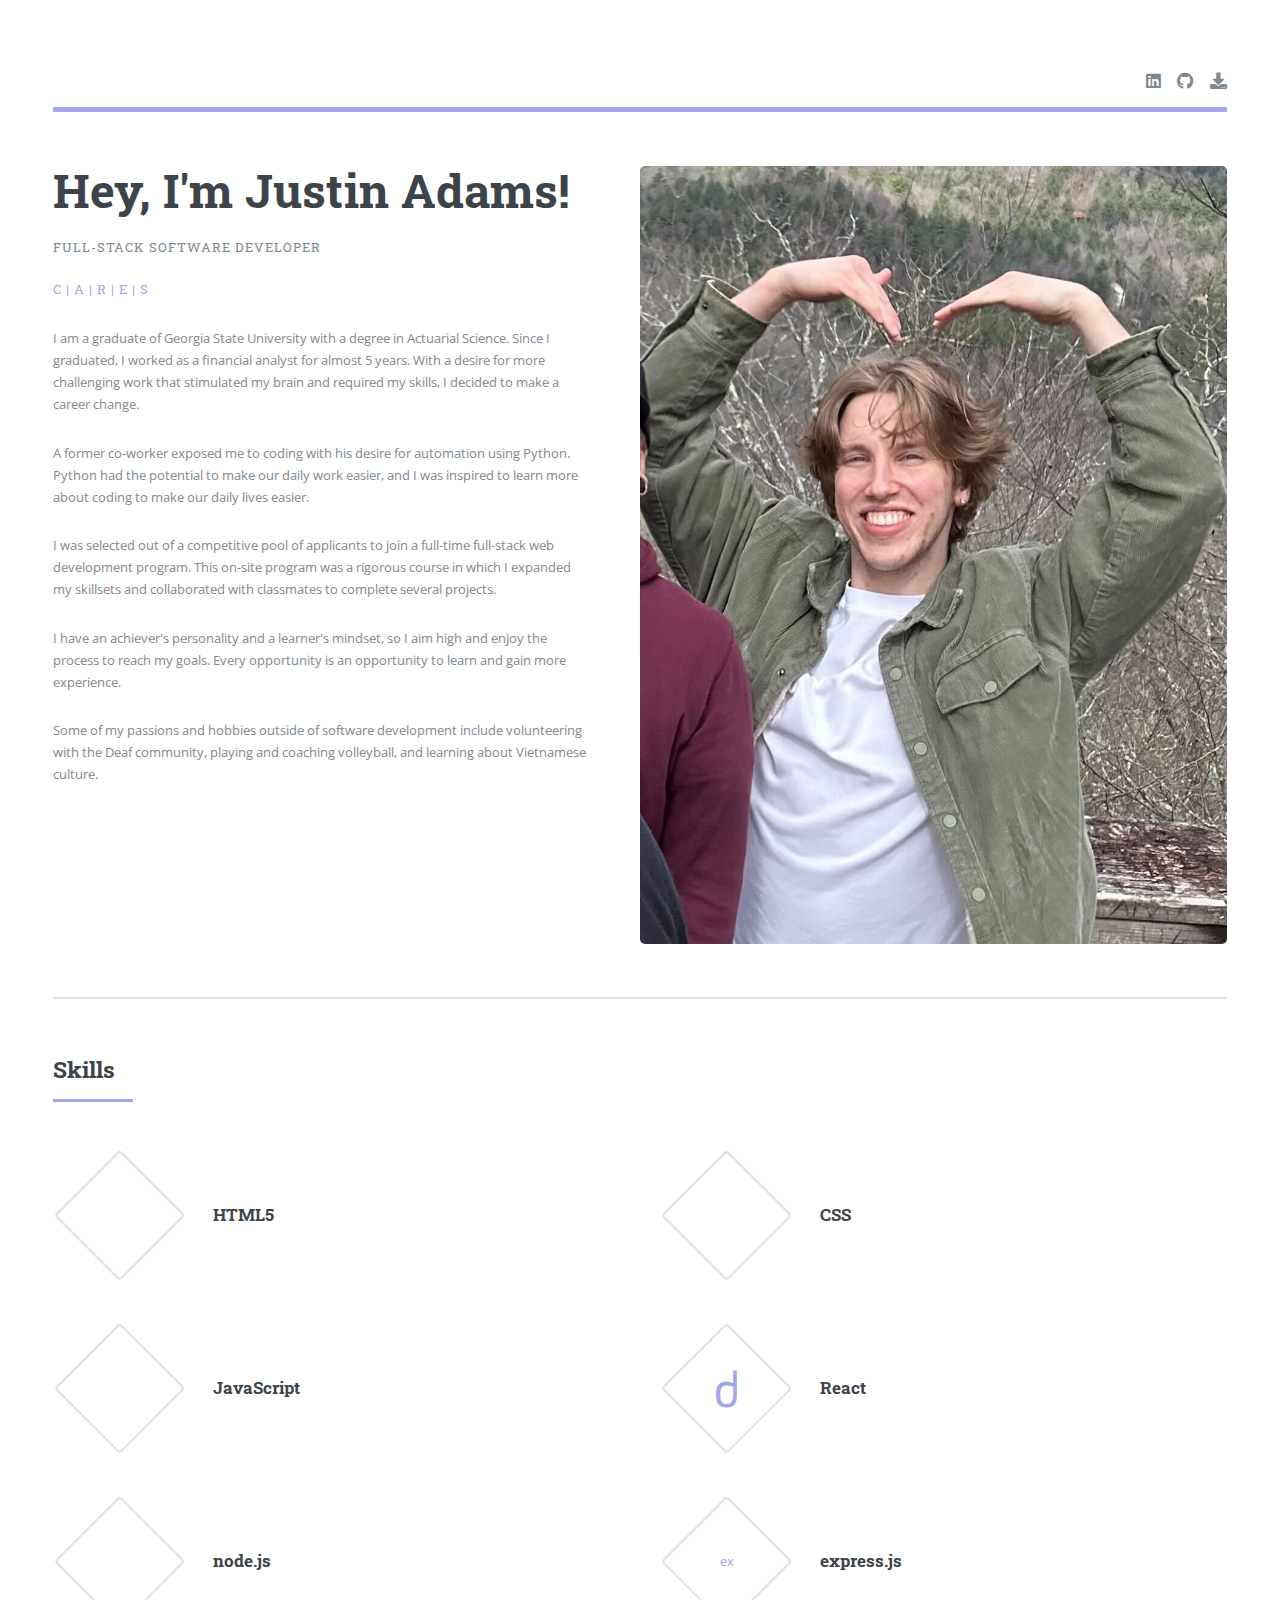
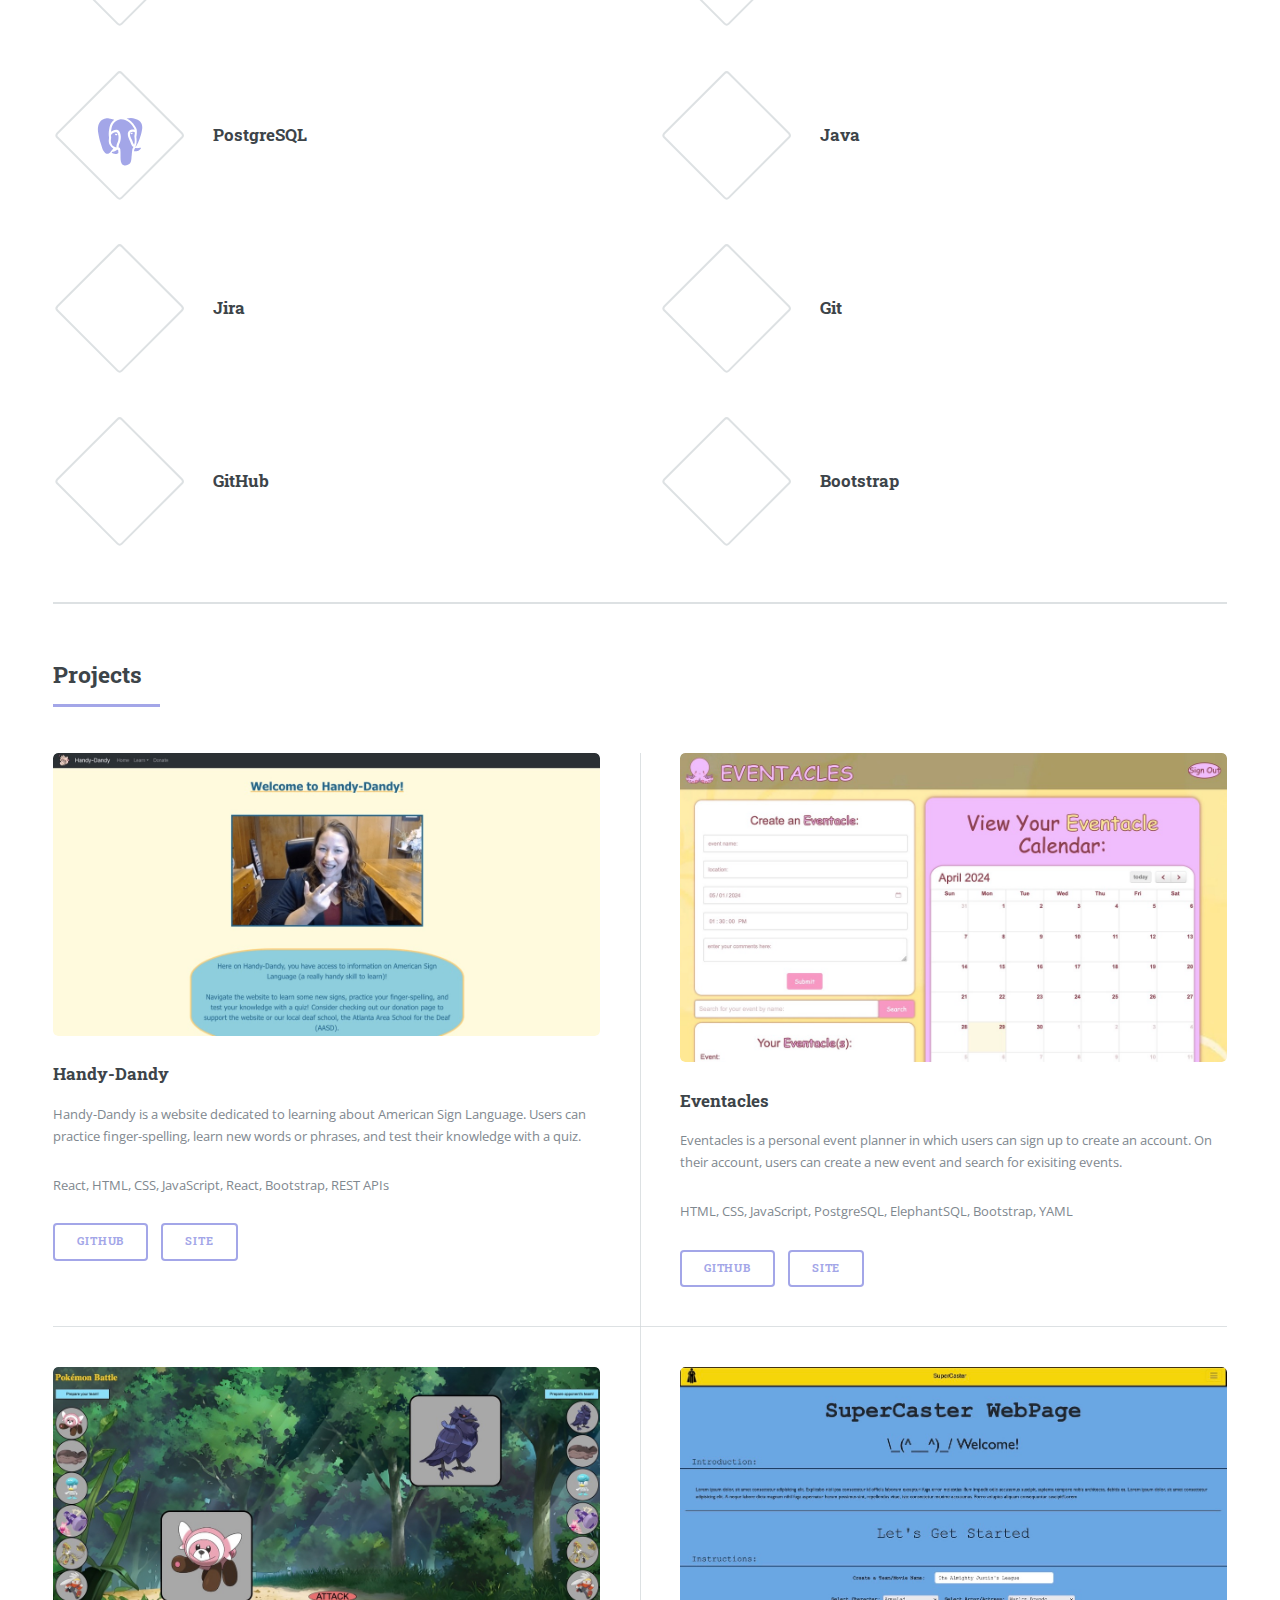
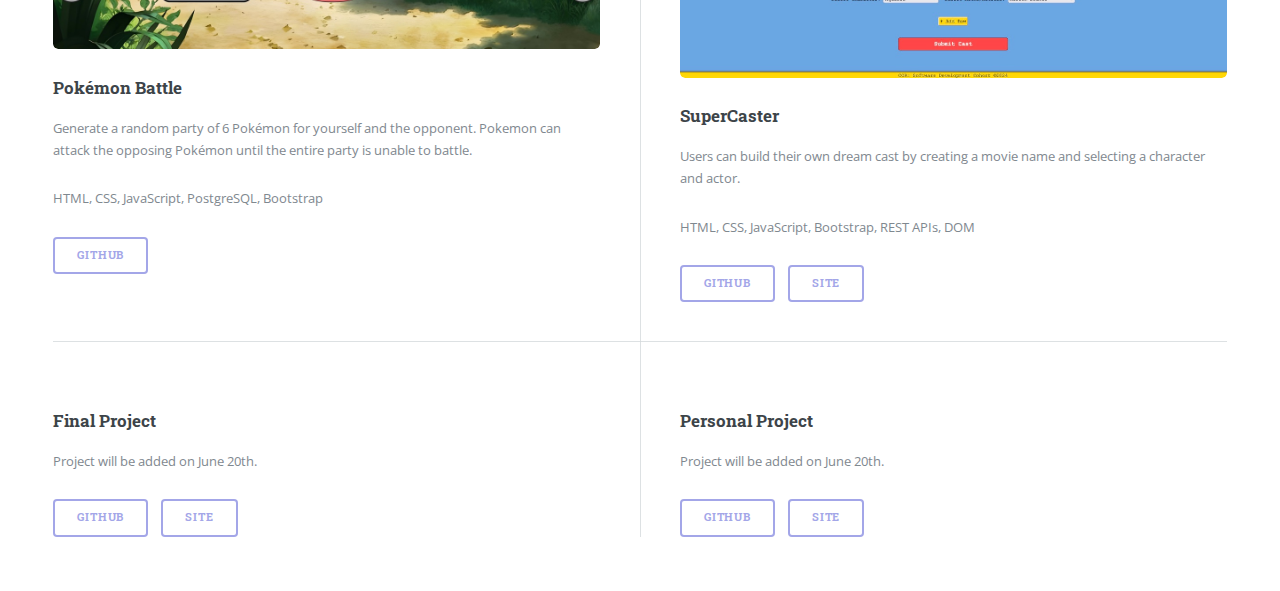
==== commit f22e3633: "menu removed" ====
--- a/index.html
+++ b/index.html
@@ -42,6 +42,8 @@
 											<h1>Hey, I'm Justin Adams!<br />
 											</h1>
 											<p>Full-Stack Software Developer</p>
+											<!-- <p>Consistent | Achiever | Responsible | Empathetic | Strategic</p> -->
+											<p style="color: #a3a6e8">C | A | R | E | S</p>
 										</header>
 										<p>I am a graduate of Georgia State University with a degree in Actuarial Science. Since I graduated, I worked as a financial analyst for almost 5 years. With a desire for more challenging work that stimulated my brain and required my skills, I decided to make a career change. </p>
 										<p>A former co-worker exposed me to coding with his desire for automation using Python. Python had the potential to make our daily work easier, and I was inspired to learn more about coding to make our daily lives easier. </p>
@@ -241,14 +243,14 @@
 
 							<!-- Menu -->
 								<nav id="menu">
-									<header class="major">
+									<!-- <header class="major">
 										<h2>Menu</h2>
 									</header>
 									<ul>
 										<li><a href="./index.html">Homepage</a></li>
 										<li><a href="./html5up-editorial/generic.html">About Me</a></li>
 										<li>
-											<span class="opener">Projects</span>
+											<span class="opener">Projects</span> -->
 											<!-- <ul>
 												<li><a href="#">Handy-Dandy</a></li>
 												<li><a href="#">Eventacles</a></li>
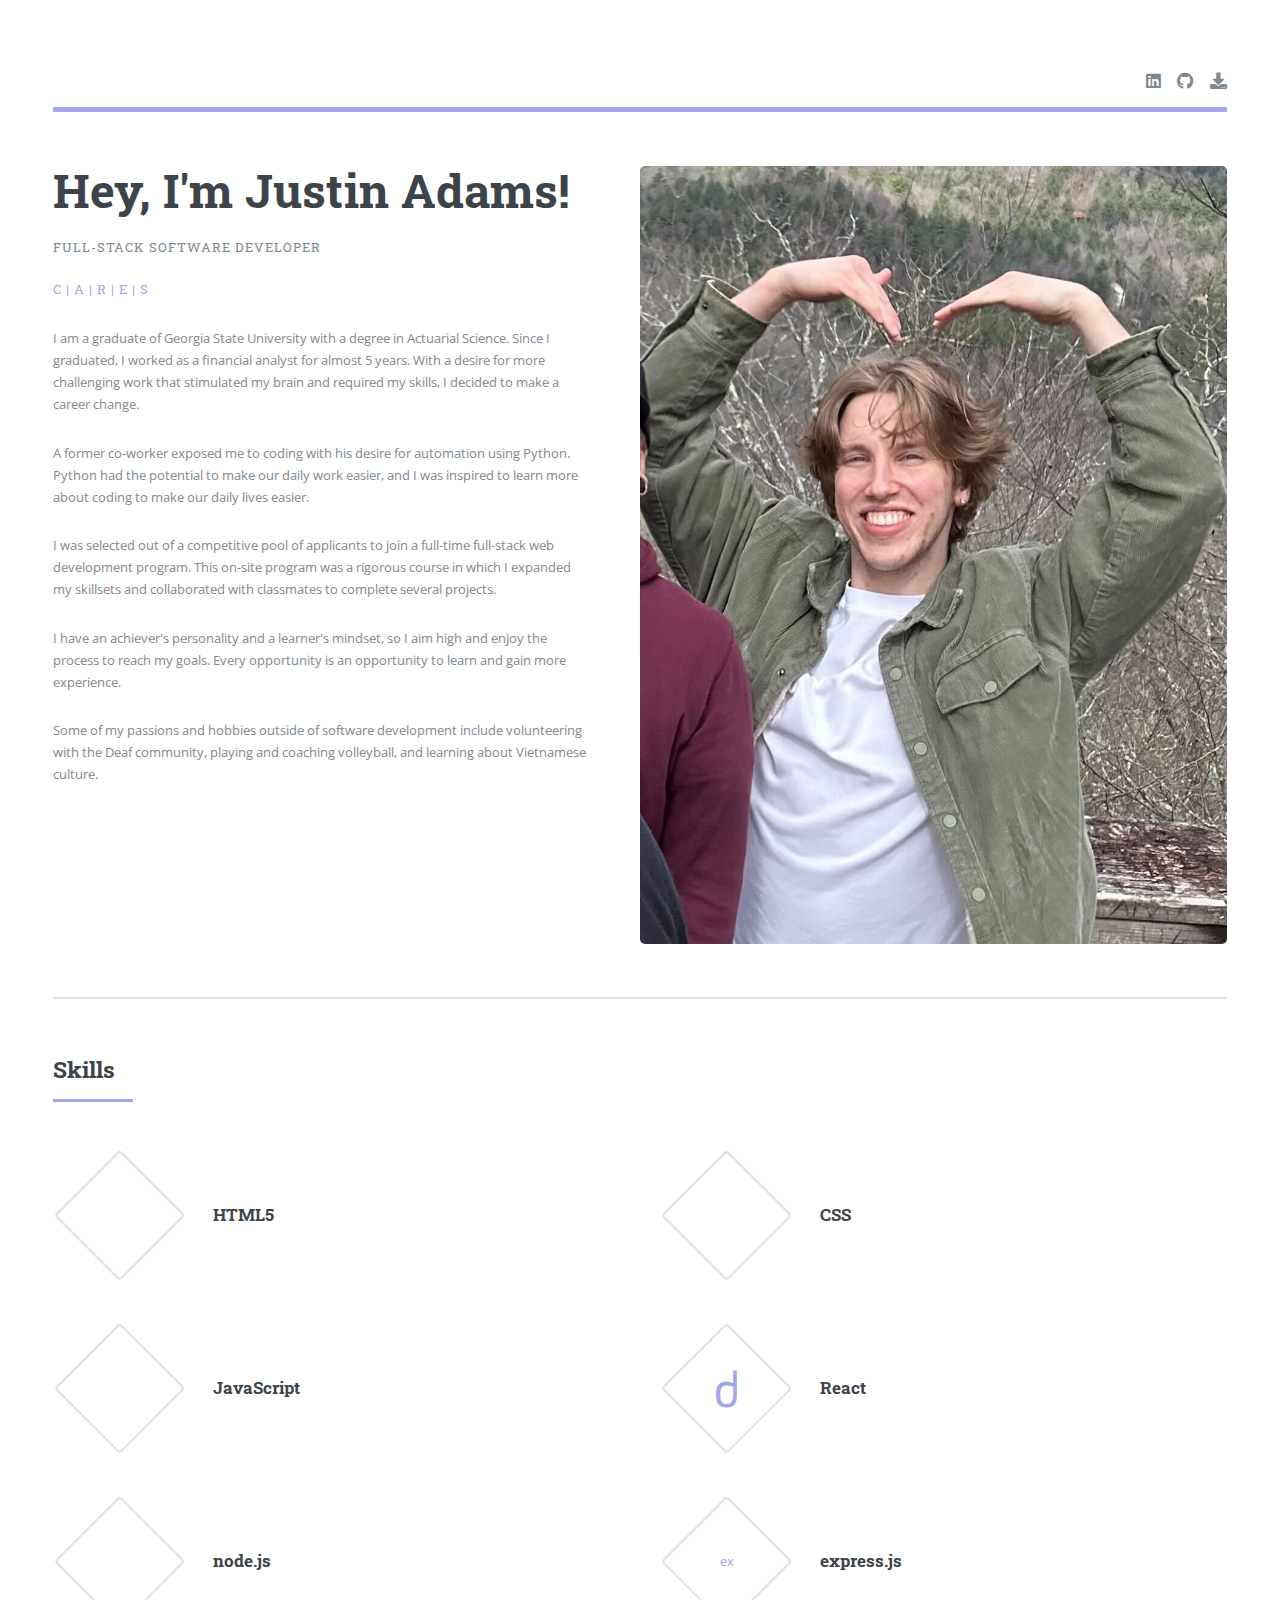
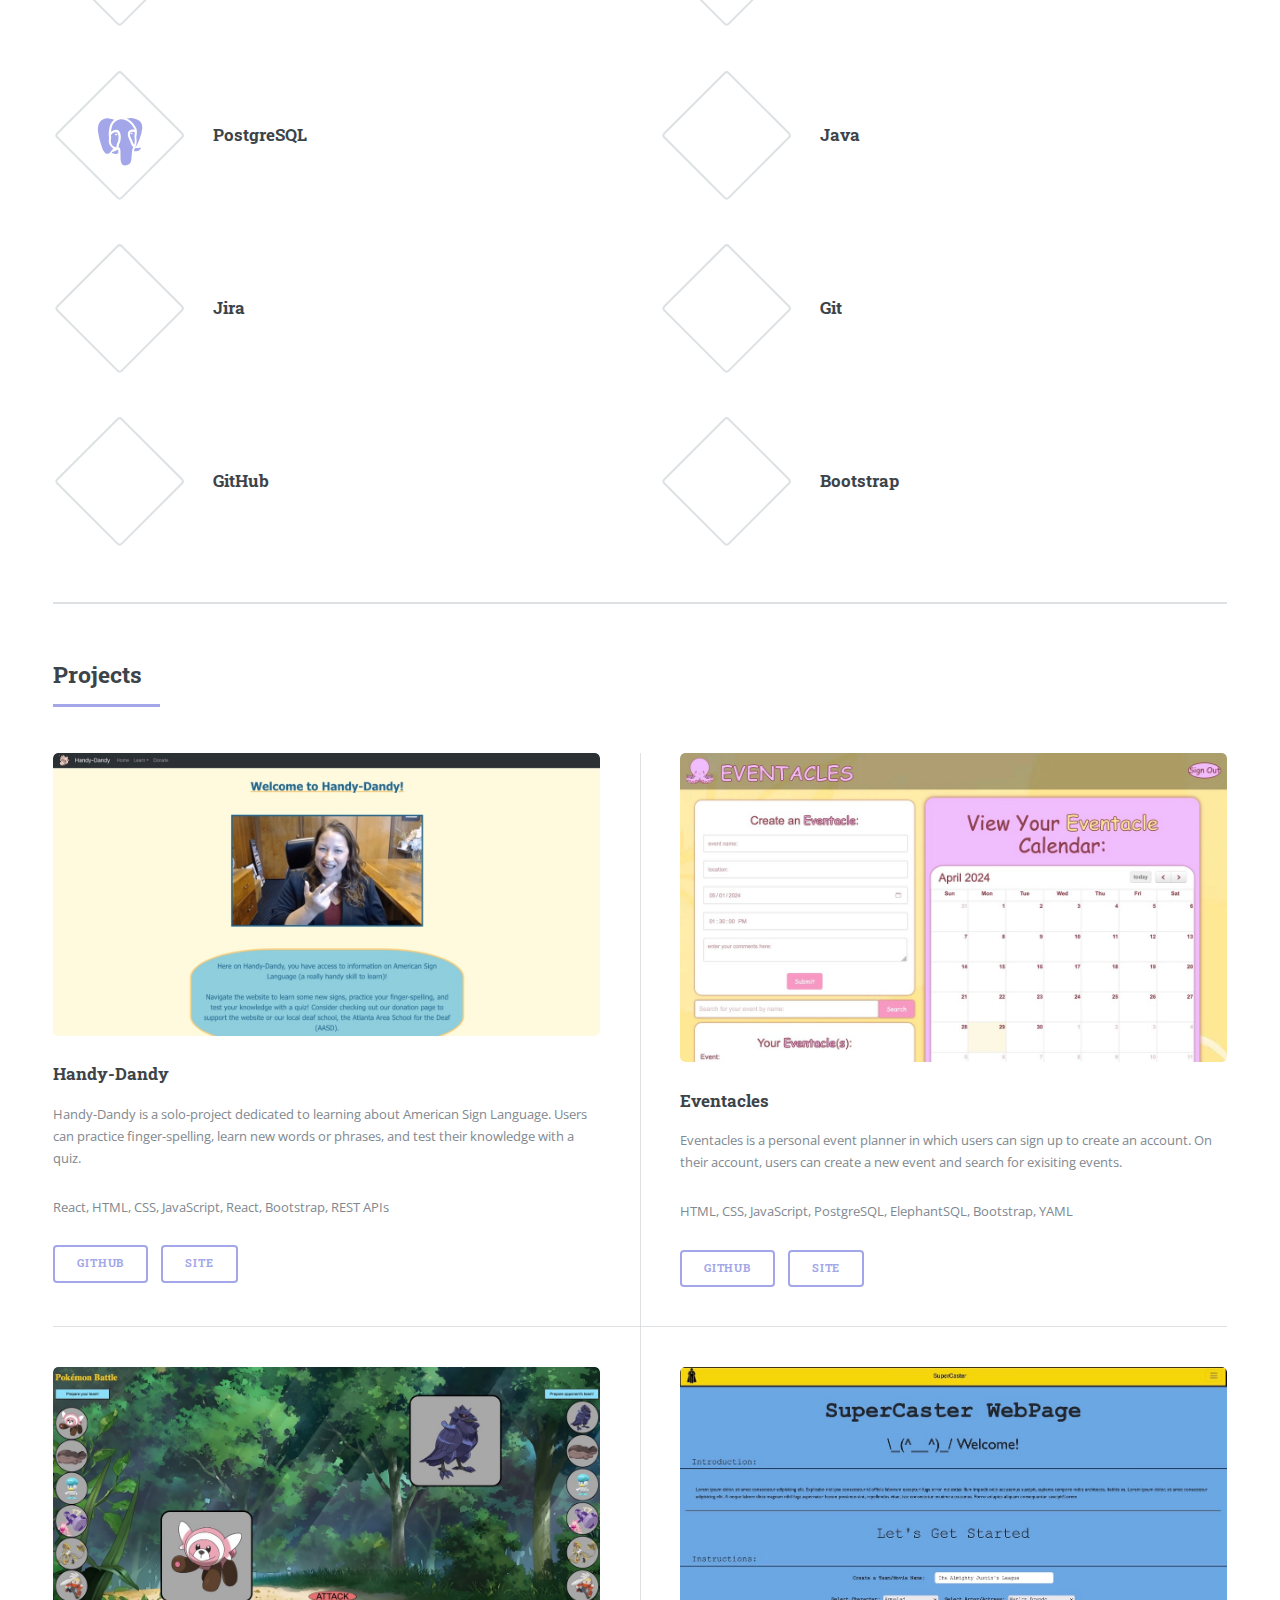
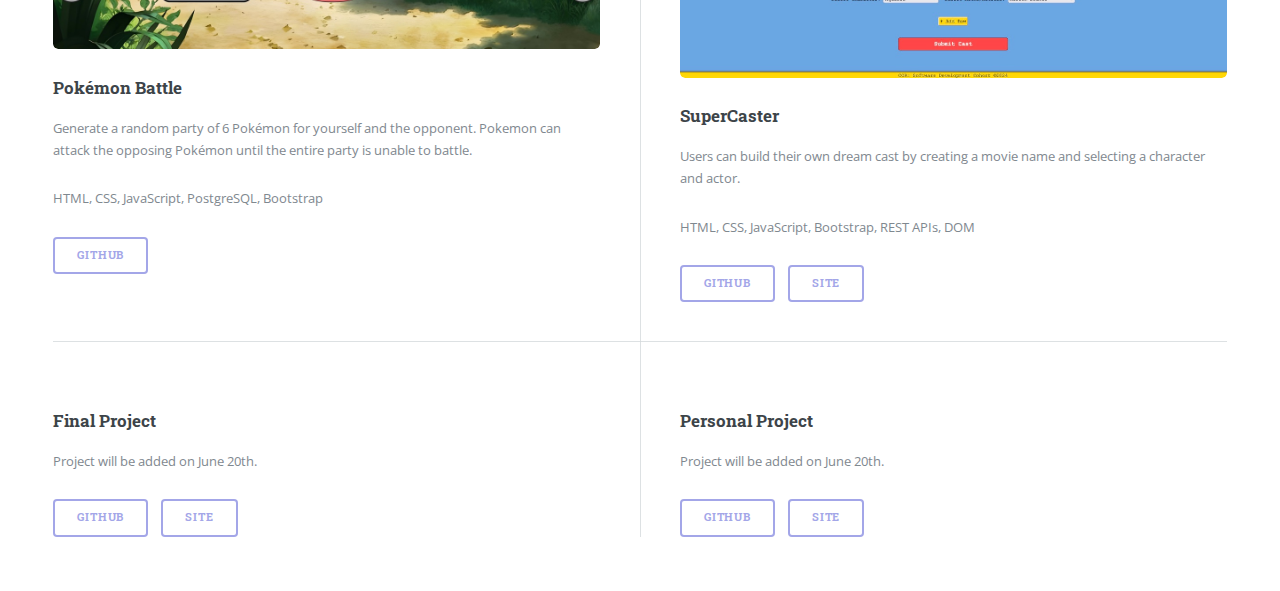
==== commit 35b0d877: "solo-project" ====
--- a/index.html
+++ b/index.html
@@ -165,7 +165,7 @@
 										<article>
 											<a href="https://handy-dandy.vercel.app/home" class="image"><img src="./html5up-editorial/images/handy-dandy.jpeg" alt="" /></a>
 											<h3>Handy-Dandy</h3>
-											<p>Handy-Dandy is a website dedicated to learning about American Sign Language. Users can practice finger-spelling, learn new words or phrases, and test their knowledge with a quiz.</p>
+											<p>Handy-Dandy is a solo-project dedicated to learning about American Sign Language. Users can practice finger-spelling, learn new words or phrases, and test their knowledge with a quiz.</p>
 											<p>React, HTML, CSS, JavaScript, React, Bootstrap, REST APIs </p>
 											<ul class="actions">
 												<!-- <li><a href="#" class="button">More</a></li> -->
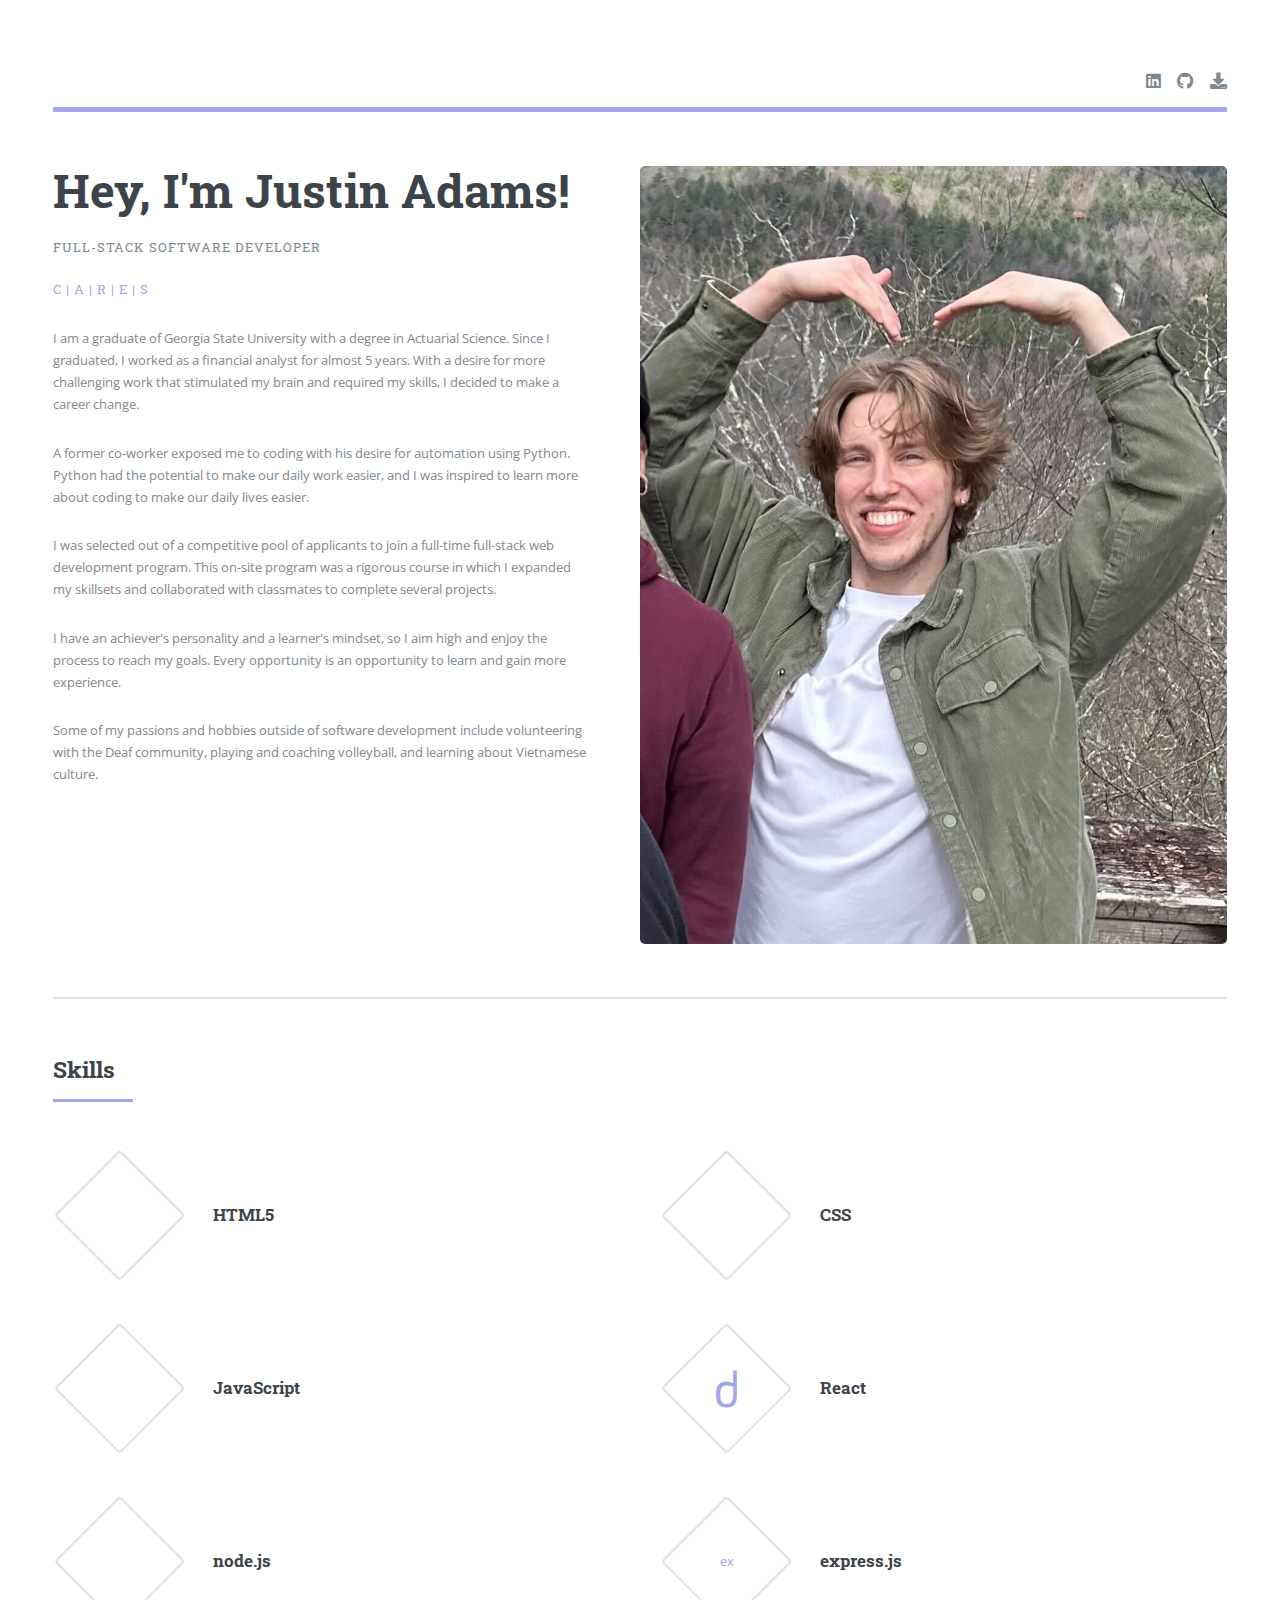
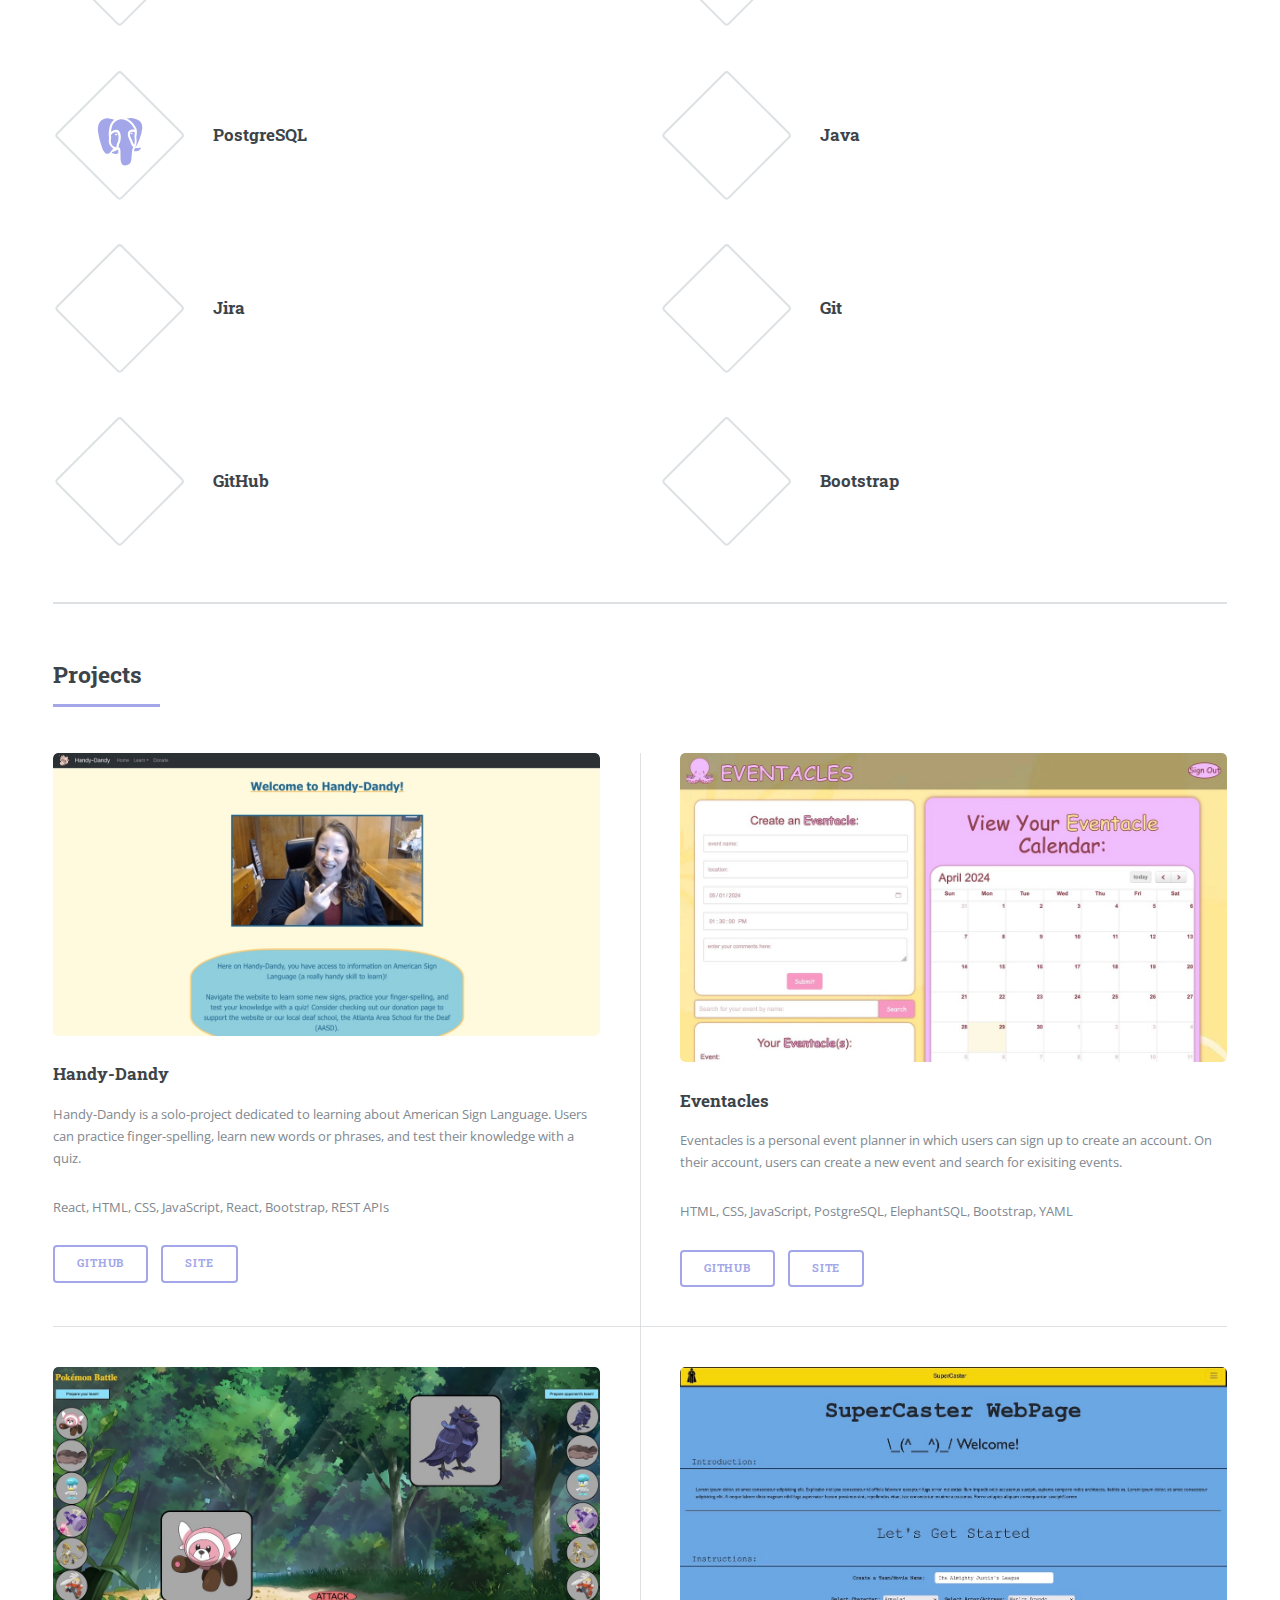
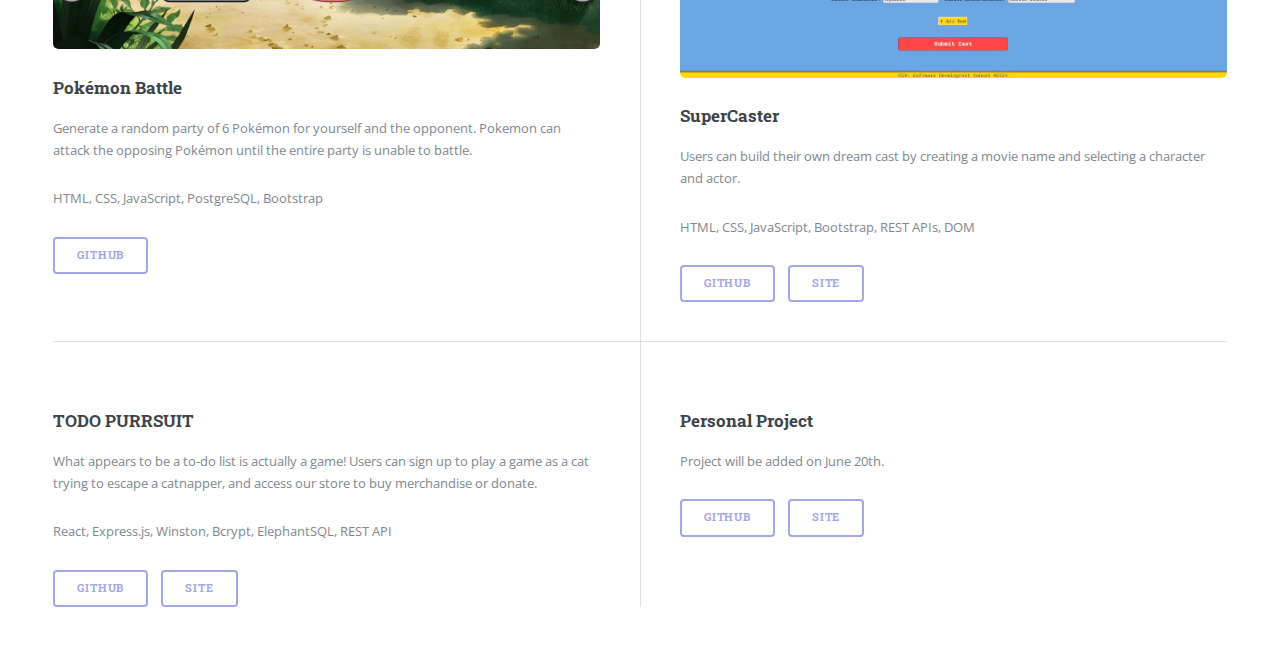
==== commit 86f1395a: "updated portfolio with final project" ====
--- a/index.html
+++ b/index.html
@@ -207,12 +207,13 @@
 											</ul>
 										</article>
 										<article>
-											<a href="#" class="image"><img src="images/pic05.jpg" alt="" /></a>
-											<h3>Final Project</h3>
-											<p>Project will be added on June 20th.</p>
-											<ul class="actions">
-												<li><a href="https://github.com/itsGoodJuJu/projectOne" class="button">GitHub</a></li>
-												<li><a href="#" class="button">Site</a></li>
+											<a href="https://final-project-six-indol.vercel.app/" class="image"><img src="./html5up-editorial/images/todopurrsuit.png" alt="" /></a>
+											<h3>TODO PURRSUIT</h3>
+											<p>What appears to be a to-do list is actually a game! Users can sign up to play a game as a cat trying to escape a catnapper, and access our store to buy merchandise or donate.</p>
+											<p>React, Express.js, Winston, Bcrypt, ElephantSQL, REST API </p>
+											<ul class="actions">
+												<li><a href="https://github.com/itsGoodJuJu/finalProject" class="button">GitHub</a></li>
+												<li><a href="https://final-project-six-indol.vercel.app/" class="button">Site</a></li>
 											</ul>
 										</article>
 										<article>
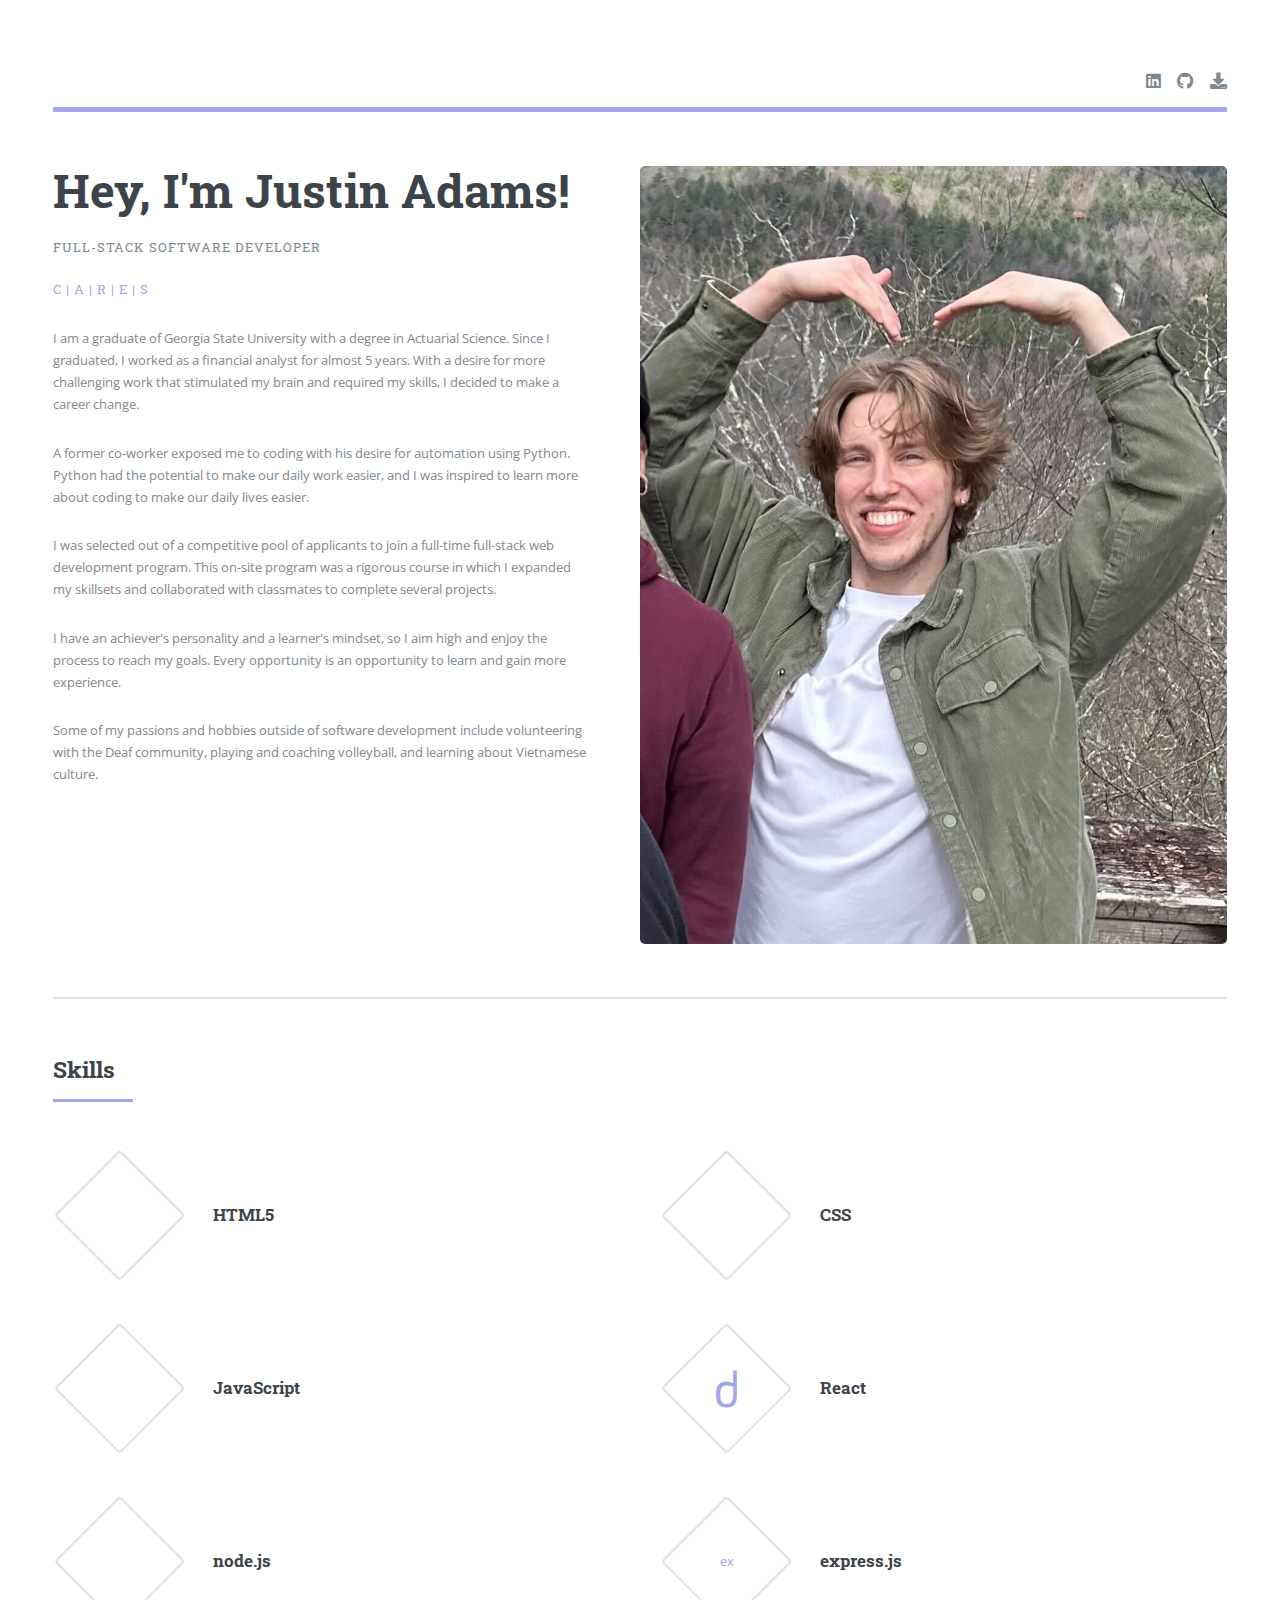
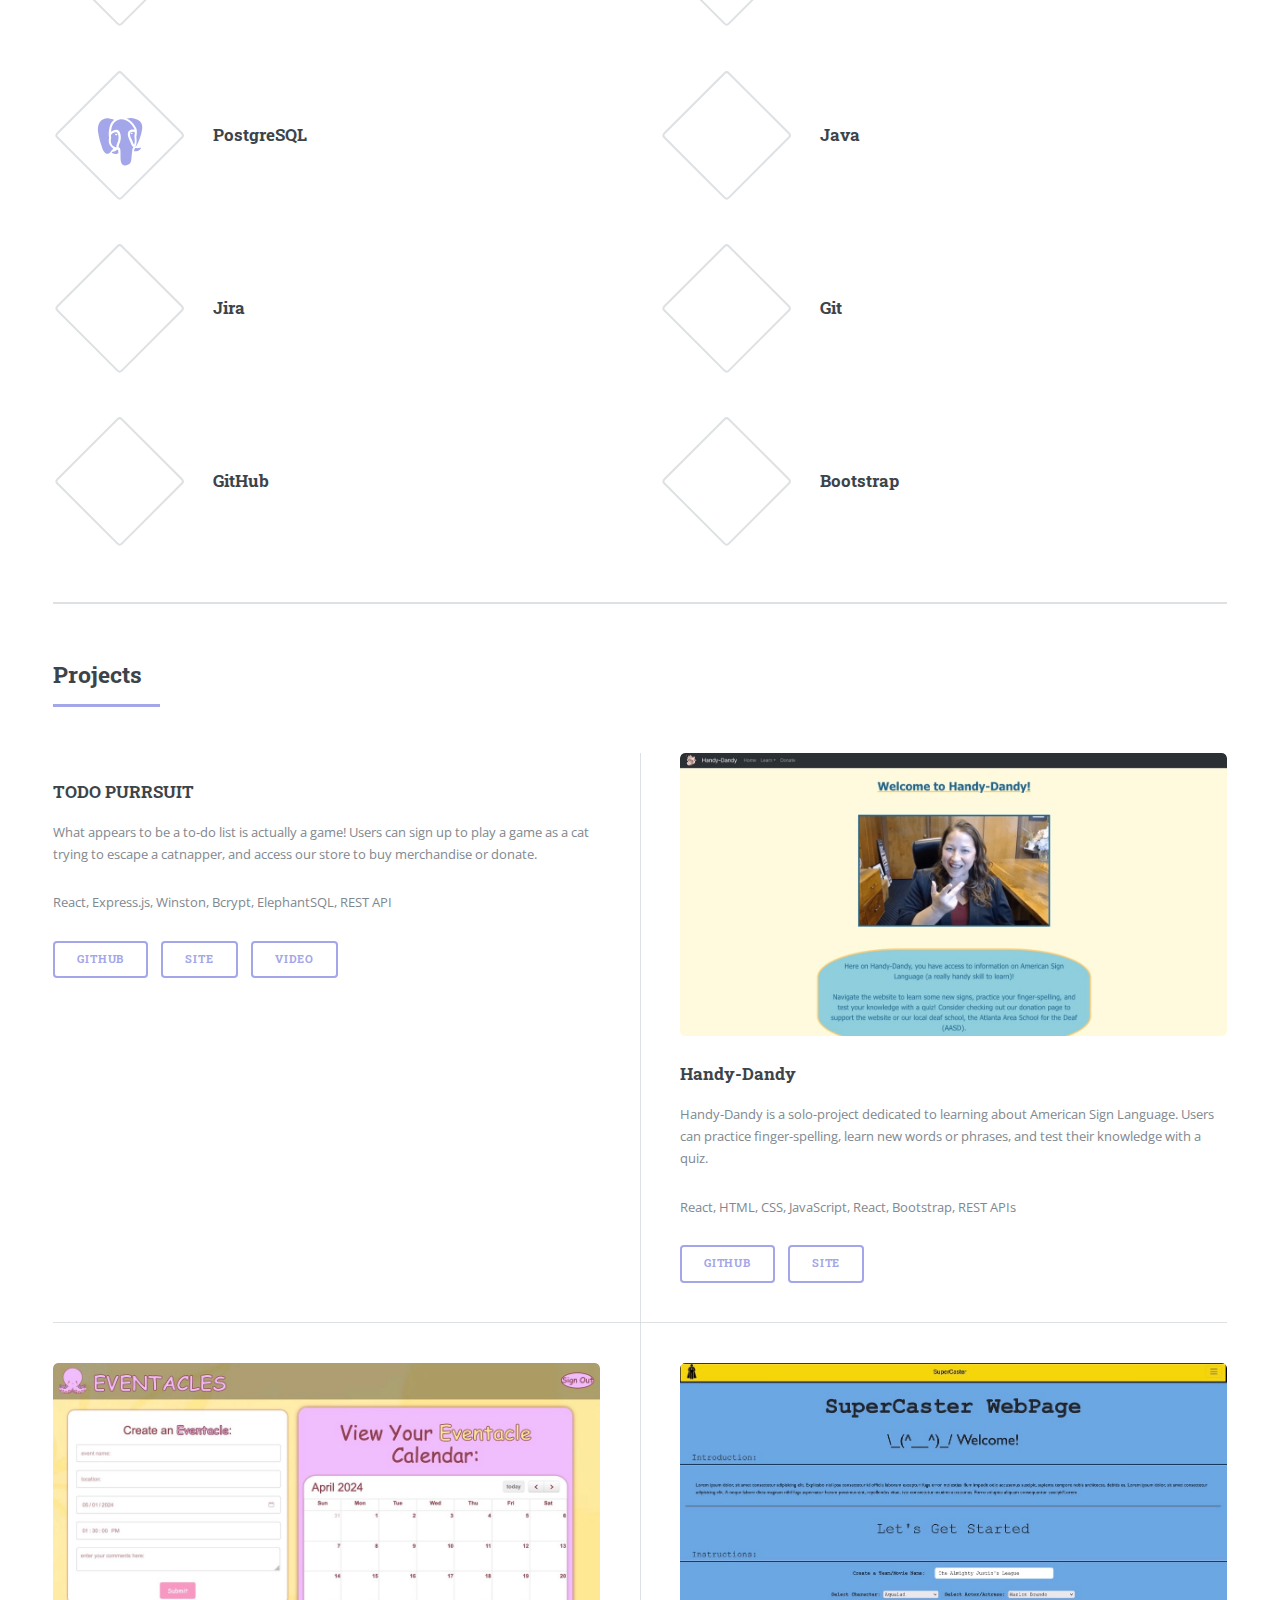
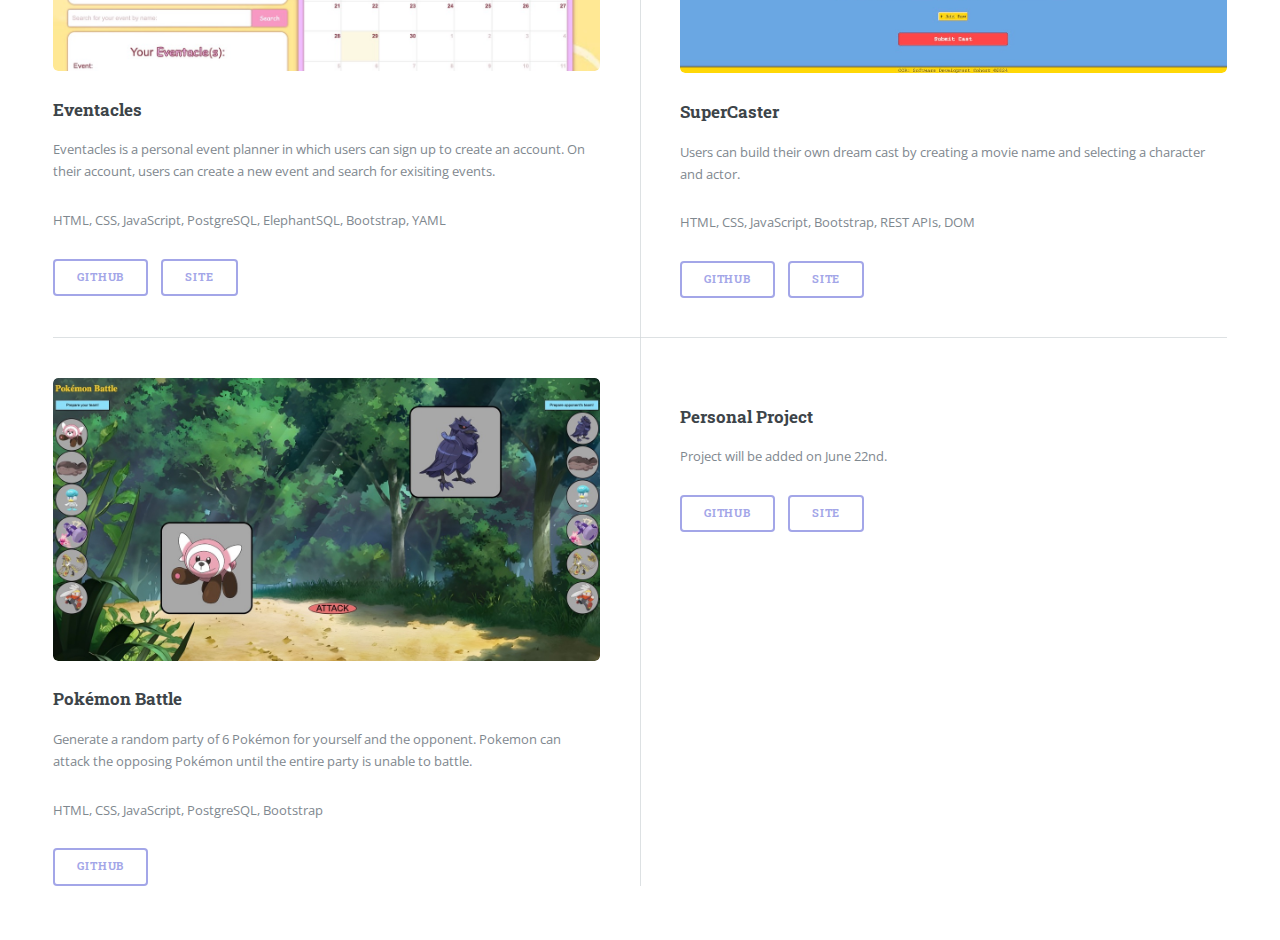
==== commit e3609a2e: "updated final project" ====
--- a/index.html
+++ b/index.html
@@ -163,6 +163,17 @@
 									</header>
 									<div class="posts">
 										<article>
+											<a href="https://final-project-six-indol.vercel.app/" class="image"><img src="./html5up-editorial/images/todopurrsuit.png" alt="" /></a>
+											<h3>TODO PURRSUIT</h3>
+											<p>What appears to be a to-do list is actually a game! Users can sign up to play a game as a cat trying to escape a catnapper, and access our store to buy merchandise or donate.</p>
+											<p>React, Express.js, Winston, Bcrypt, ElephantSQL, REST API </p>
+											<ul class="actions">
+												<li><a href="https://github.com/itsGoodJuJu/finalProject" class="button">GitHub</a></li>
+												<li><a href="https://final-project-six-indol.vercel.app/" class="button">Site</a></li>
+												<li><a href="https://www.youtube.com/watch?v=pn2WgOb1ijk&t=1s" class="button">Video</a></li>
+											</ul>
+										</article>
+										<article>
 											<a href="https://handy-dandy.vercel.app/home" class="image"><img src="./html5up-editorial/images/handy-dandy.jpeg" alt="" /></a>
 											<h3>Handy-Dandy</h3>
 											<p>Handy-Dandy is a solo-project dedicated to learning about American Sign Language. Users can practice finger-spelling, learn new words or phrases, and test their knowledge with a quiz.</p>
@@ -185,6 +196,17 @@
 											</ul>
 										</article>
 										<article>
+											<a href="https://supercaster.vercel.app/" class="image"><img src="./html5up-editorial/images/supercaster.jpeg" alt="" /></a>
+											<h3>SuperCaster</h3>
+											<p>Users can build their own dream cast by creating a movie name and selecting a character and actor.</p>
+											<p>HTML, CSS, JavaScript, Bootstrap, REST APIs, DOM</p>
+											<ul class="actions">
+												<!-- <li><a href="#" class="button">More</a></li> -->
+												<li><a href="https://github.com/itsGoodJuJu/projectOne" class="button">GitHub</a></li>
+												<li><a href="https://supercaster.vercel.app/" class="button">Site</a></li>
+											</ul>
+										</article>
+										<article>
 											<a href="./html5up-editorial/images/pokemon.jpeg" class="image"><img src="./html5up-editorial/images/pokemon.jpeg" alt="" /></a>
 											<h3>Pokémon Battle</h3>
 											<p>Generate a random party of 6 Pokémon for yourself and the opponent. Pokemon can attack the opposing Pokémon until the entire party is unable to battle.</p>
@@ -196,32 +218,11 @@
 											</ul>
 										</article>
 										<article>
-											<a href="https://supercaster.vercel.app/" class="image"><img src="./html5up-editorial/images/supercaster.jpeg" alt="" /></a>
-											<h3>SuperCaster</h3>
-											<p>Users can build their own dream cast by creating a movie name and selecting a character and actor.</p>
-											<p>HTML, CSS, JavaScript, Bootstrap, REST APIs, DOM</p>
-											<ul class="actions">
-												<!-- <li><a href="#" class="button">More</a></li> -->
-												<li><a href="https://github.com/itsGoodJuJu/projectOne" class="button">GitHub</a></li>
-												<li><a href="https://supercaster.vercel.app/" class="button">Site</a></li>
-											</ul>
-										</article>
-										<article>
-											<a href="https://final-project-six-indol.vercel.app/" class="image"><img src="./html5up-editorial/images/todopurrsuit.png" alt="" /></a>
-											<h3>TODO PURRSUIT</h3>
-											<p>What appears to be a to-do list is actually a game! Users can sign up to play a game as a cat trying to escape a catnapper, and access our store to buy merchandise or donate.</p>
-											<p>React, Express.js, Winston, Bcrypt, ElephantSQL, REST API </p>
-											<ul class="actions">
-												<li><a href="https://github.com/itsGoodJuJu/finalProject" class="button">GitHub</a></li>
-												<li><a href="https://final-project-six-indol.vercel.app/" class="button">Site</a></li>
-											</ul>
-										</article>
-										<article>
 											<a href="#" class="image"><img src="images/pic06.jpg" alt="" /></a>
 											<h3>Personal Project</h3>
-											<p>Project will be added on June 20th.</p>
-											<ul class="actions">
-												<li><a href="https://github.com/itsGoodJuJu/projectOne" class="button">GitHub</a></li>
+											<p>Project will be added on June 22nd.</p>
+											<ul class="actions">
+												<li><a href="#" class="button">GitHub</a></li>
 												<li><a href="#" class="button">Site</a></li>
 											</ul>
 										</article>
